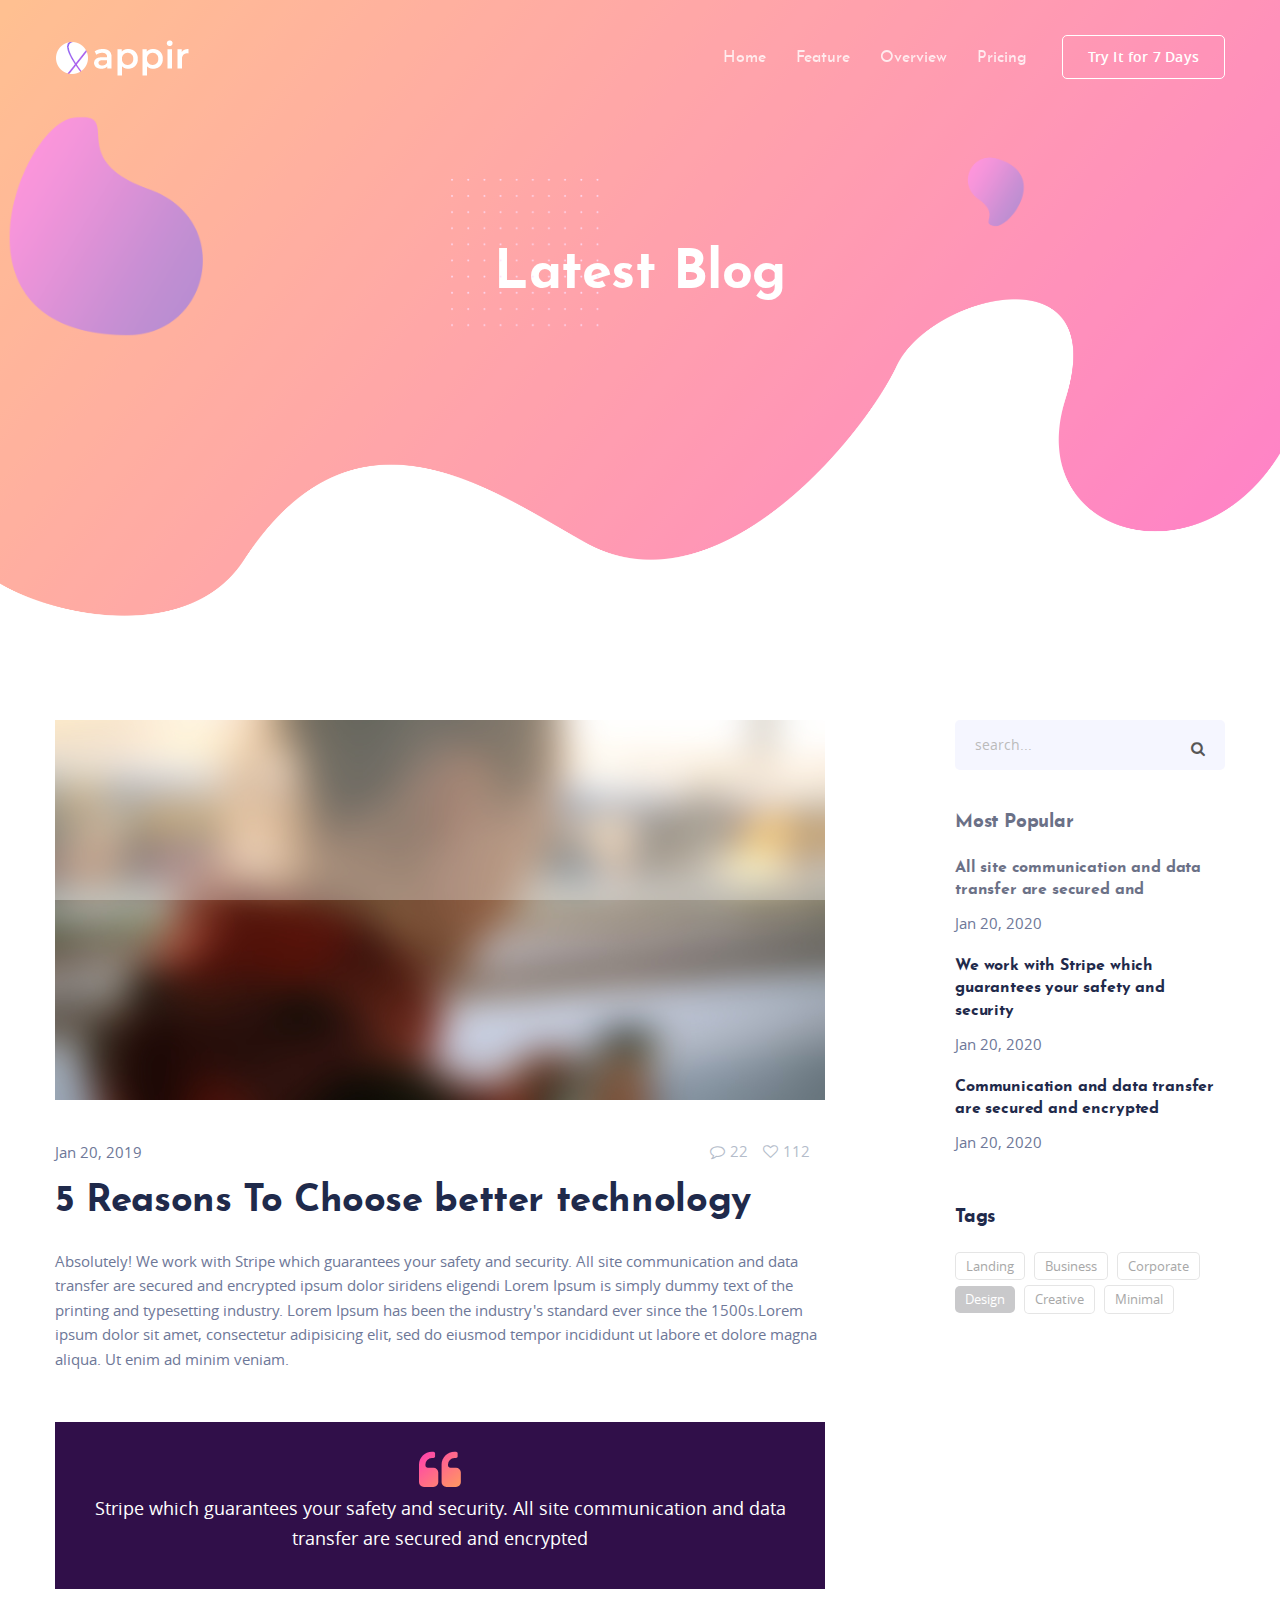
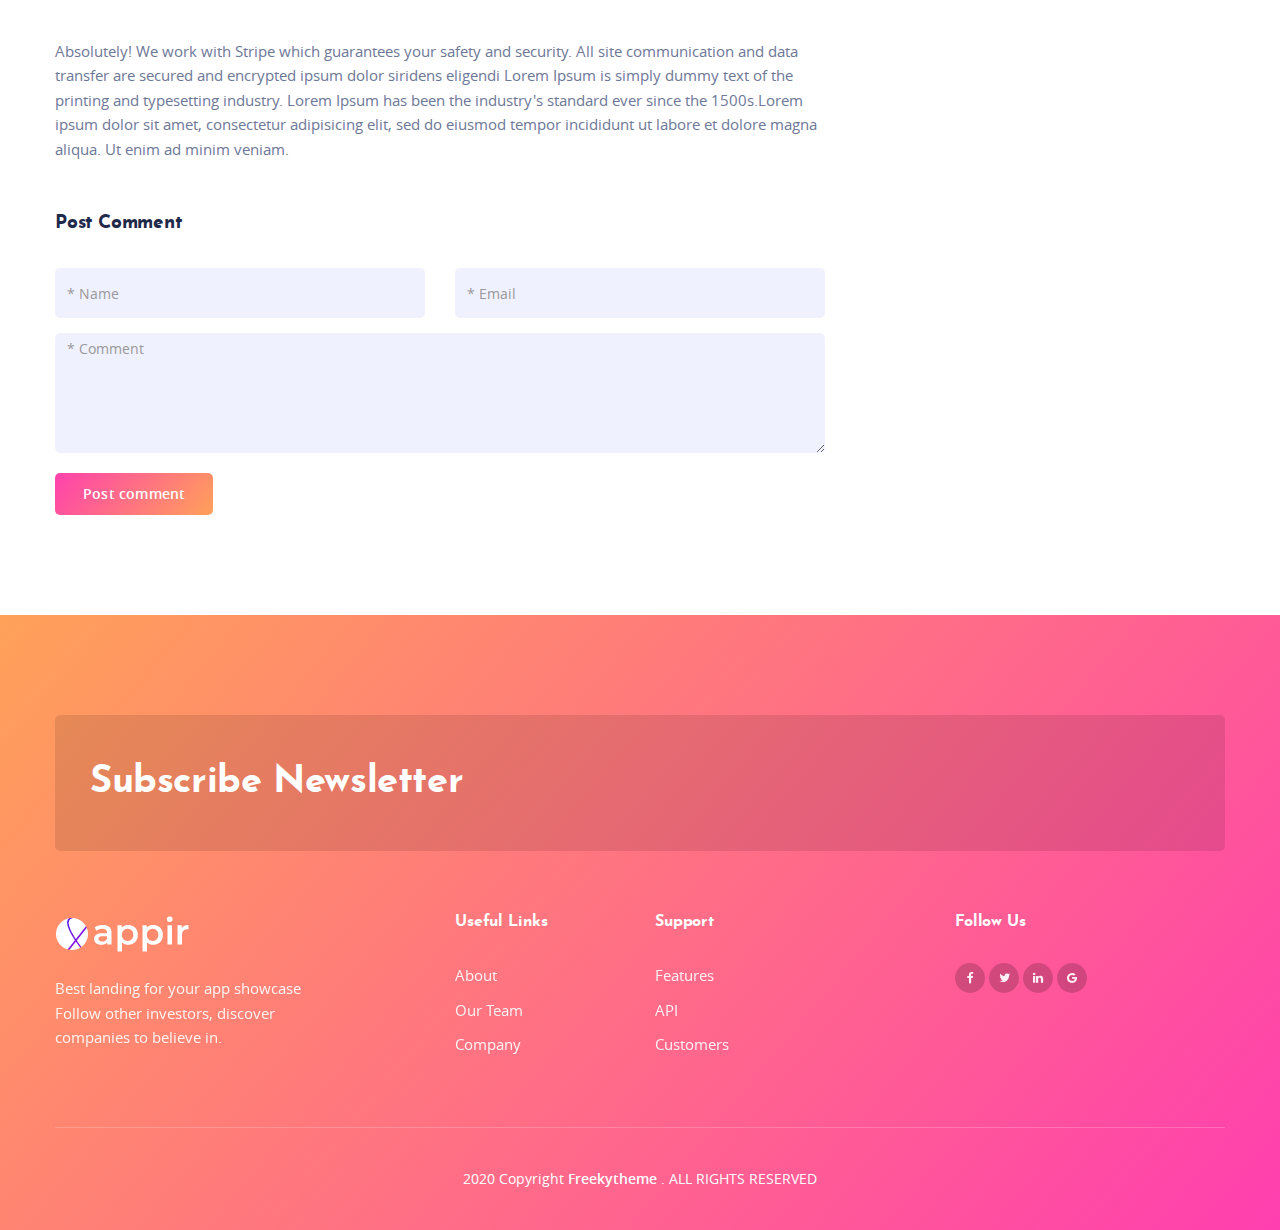
==== blog-single.html @ 6254973e "Moved index.html outside" ====
<!DOCTYPE html>
<html lang="en">
<head>
	<title>Rappix - App Landing Page</title>
	<meta charset="utf-8" />
	<meta name="viewport" content="width=device-width, initial-scale=1" />
	<link rel="icon" href="image/favicon.png" type="image/gif" sizes="16x16">
	<link rel="stylesheet" type="text/css" href="css/vendor.bundle.css">
	<link rel="stylesheet" type="text/css" href="css/style.css">
</head>
<body>
	<!-- Preloader -->
	<div id="preloader" class="grdnt-blue">
		<div id="status">&nbsp;</div>
	</div>
	<!-- // -->

	<!-- header -->
	<header>
		<!-- navbar -->
		<nav id="navbar" class="navbar navbar-custom navbar-fixed-top" data-spy="affix" data-offset-top="70">
			<div class="container">
				<div class="row">
					<!-- Brand and toggle get grouped for better mobile display -->
					<div class="navbar-header page-scroll">
						<button type="button" class="navbar-toggle" data-toggle="collapse" data-target="#bs-example-navbar-collapse-1">
							<i class="fa fa-bars"></i>
						</button>
						<a class="navbar-brand page-scroll logo-light" href="index.html"><img alt="" src="image/logo.png"></a>
						<a class="navbar-brand page-scroll logo-clr" href="index.html"><img alt="" src="image/logo-clr.png"></a>
					</div>

					<!-- Collect the nav links, forms, and other content for toggling -->
					<div class="collapse navbar-collapse" id="bs-example-navbar-collapse-1">
						<div class="right-nav text-right">
							<ul class="nav navbar-nav menu">
								<li>
									<a href="#home">Home</a>
								</li>
								<li>
									<a href="#feature">Feature</a>
								</li>
								<li>
									<a href="#overview">Overview</a>
								</li>
								<li>
									<a href="#pricing">Pricing</a>
								</li>
							</ul>
							<div class="nav-btn">
								<a class="btn btn-border">Try It for 7 Days</a>
							</div>
						</div>
					</div>
					<!-- /.navbar-collapse -->
				</div>
			</div>
		</nav>
		<!-- End navbar -->

		<!-- banner -->
		<div id="home" class="hero-single grdnt-yellow style-wave-2 bg-trans-2">
			<div class="container">
				<div class="row text-center">
					<div class="intro-text light">
						<h3>Latest Blog</h3>
					</div>
				</div>
			</div>
		</div>
		<!-- End Banner -->
		
	</header>
	<!-- End header -->


	<!--Blog  -->
	<section id="blog" class="sec-pad blog">
		<div class="container">
			<div class="row">
				<div class="post row">
					<div class="col-md-8 col-sm-8 res-margin">
						<div class="post-col">
							<img alt="" src="image/blog-img-lg-1.jpg">
							<div class="post-content">
								<div class="spce md"></div>
								<ul class="post-meta clearfix">
									<li>Jan 20, 2019</li>
									<li>
										<a><i class="fa fa-heart-o" aria-hidden="true"></i>112</a>
									</li>
									<li>
										<a><i class="fa fa-comment-o" aria-hidden="true"></i>22</a>
									</li>
								</ul>
								<div class="post-text">
										<h4>5 Reasons To Choose better technology </h4>
										<div class="spce sm"></div>
										<p>Absolutely! We work with Stripe which guarantees your safety and security. All site communication and data transfer are secured and encrypted ipsum dolor siridens eligendi Lorem Ipsum is simply dummy text of the printing and typesetting industry. Lorem Ipsum has been the industry's standard ever since the 1500s.Lorem ipsum dolor sit amet, consectetur adipisicing elit, sed do eiusmod tempor incididunt ut labore et dolore magna aliqua. Ut enim ad minim veniam.</p>
										<div class="feature-text bg-light text-center light">
											<div class="icon-md grad-yellow">
												<span class="fa fa-quote-left clip-txt" aria-hidden="true"></span>
											</div> 
											<p>Stripe which guarantees your safety and security. All site communication and data transfer are secured and encrypted</p>
										</div>
										<p>Absolutely! We work with Stripe which guarantees your safety and security. All site communication and data transfer are secured and encrypted ipsum dolor siridens eligendi Lorem Ipsum is simply dummy text of the printing and typesetting industry. Lorem Ipsum has been the industry's standard ever since the 1500s.Lorem ipsum dolor sit amet, consectetur adipisicing elit, sed do eiusmod tempor incididunt ut labore et dolore magna aliqua. Ut enim ad minim veniam.</p>
								</div>
							</div>
						</div>

						<div class="spce md"></div>
							<div class="form-area custom-form">
								<h5>Post Comment</h5>
								<div class="spce"></div>
								<div class="row">
									<div class="form-group col-md-6">
										<input name="name" class="form-control" placeholder="* Name" type="text">
									</div>
									<div class="form-group col-md-6">
										<input name="email" class="form-control" placeholder="* Email" type="email">
									</div>
									<div class="form-group col-md-12">
										<textarea name="message" class="form-control" placeholder="* Comment"></textarea>
									</div>
									<div class="col-md-12">
										<button class="btn grdnt-yellow">Post comment</button>
									</div>
								</div>
							</div>
					</div>
					<div class="col-md-3 col-md-offset-1 col-sm-4">
						<div class="bg-light side-post">
							<div class="side-col search sub-input">
								<div class="custom-form">
									<input  placeholder="search..." class="form-control" type="text">
									<button type="submit" class="btn fill"><span class="fa fa-search" aria-hidden="true"></span></button>
								</div>
							</div>
							<div class="spce md"></div>
							<div class="side-col popular clearfix">
								<h5>Most Popular</h5>
								<div class="spce sm"></div>
								<div class="post-block">
									<a  href="blog-single.html">
										<h6 class="head-sm">All site communication and data transfer are secured and</h6>
									</a>
									<ul class="post-meta clearfix">
										<li>Jan 20, 2020</li>
									</ul>
								</div>
								<div class="spce sm"></div>
								<div class="post-block">
									<a  href="blog-single.html">
										<h6 class="head-sm">We work with Stripe which guarantees your safety and security</h6>
									</a>
									<ul class="post-meta clearfix">
										<li>Jan 20, 2020</li>
									</ul>
								</div>
								<div class="spce sm"></div>
								<div class="post-block">
									<a  href="blog-single.html">
										<h6 class="head-sm">Communication and data transfer are secured and encrypted</h6>
									</a>
									<ul class="post-meta clearfix">
										<li>Jan 20, 2020</li>
									</ul>
								</div>
							</div>
							<div class="spce md"></div>
							<div class="side-col tags">
								<h5>Tags</h5>
								<div class="spce sm"></div>
								<a  href="#">Landing</a>
								<a  href="#">Business</a>
								<a  href="#">Corporate</a>
								<a class="active"  href="#">Design</a>
								<a  href="#">Creative</a>
								<a  href="#">Minimal</a>
							</div>
						</div>
					</div>
				</div>	
			</div>
		</div>
	</section>
	<!-- End blog -->
	
	<!--Footer  -->
	<footer class="footer-wrapper pb-0 grdnt-yellow sec-pad light">
		<div class="container footer-content">
			<div class="row">
				<div class="subscribe-box flx-container align-flx-center flx-off-sm">
					<div class="col-md-6 res-margin">
						<h4 class="heading">Subscribe Newsletter</h4>
					</div>
					<div class="col-md-6">
						<div class="sub-input subscribe custom-form animated wow fadeInUp" data-wow-delay=".1s">
							<form class="mailchimp custom-form">
								<div class="form-group">
									<input type="email" name="subscribe" id="subscriber-email" placeholder="Enter your Email" class="form-control">
								</div>
								<button type="submit" id="subscribe-button" class="btn grdnt-purple">Subscribe</button>
							</form>
							<div class="text-center light result-box">
								<h5 class="subscription-success"> </h5>
						        <h5 class="subscription-error"> </h5>
						        <label class="subscription-label" for="subscriber-email"></label>
							</div>
						</div>
					</div>
				</div>
				<div class="row footer-widget">
					<div class="col-md-3 col-sm-6 res-margin">
						<a class="navbar-brand" href="index.html"><img alt="" src="image/logo.png"></a>
						<div class="spce"></div>
						<p>Best landing for your app showcase Follow other investors, discover companies to believe in.</p>
					</div>
					<div class="col-md-2 col-sm-6 col-md-offset-1 res-margin">
						<h6>Useful Links</h6>
						<div class="spce"></div>
						<ul>
							<li><a href="#">About</a></li>
							<li><a href="#">Our Team</a></li>
							<li><a href="#">Company</a></li>

						</ul>
					</div>
					<div class="col-md-3 col-sm-6 res-margin">
						<h6>Support</h6>
						<div class="spce"></div>
						<ul>
							<li><a href="#">Features</a></li>
							<li><a href="#">API</a></li>
							<li><a href="#">Customers</a></li>

						</ul>
					</div>
					<div class="col-md-3 col-sm-6">
						<h6>Follow Us</h6>
						<div class="spce"></div>
							<ul class="social-holder light">
								<li><a href="#"><i class="fa fa-facebook" aria-hidden="true"></i></a></li>
								<li><a href="#"><i class="fa fa-twitter" aria-hidden="true"></i></a></li>
								<li><a href="#"><i class="fa fa-linkedin" aria-hidden="true"></i></a></li>
								<li><a href="#"><i class="fa fa-google" aria-hidden="true"></i></a></li>
							</ul>
					</div>
				</div>
				<div class="spce md"></div>
				<div class="spce"></div>
				<div class="copyright text-center light">
					2020 Copyright <strong>Freekytheme</strong> . ALL RIGHTS RESERVED
				</div>
			</div>			
		</div>
	</footer>
	<!-- End Footer -->

	<script src="js/vendor.bundle.js"></script>
	<script src="js/script.js"></script>

</body>
</html>
---- css/style.css ----
/**
Theme Name:Rappix - App Landing Page
Author:Freekytheme
Version:1.0;

*/
/**
* Table of Contents
  * 1.0 - Fonts
 * 2.0 - Reset css
 * 3.0 - Common
 * 4.0 - Navbar
 * 5.0 - Banner
 * 6.0 - Counter
 * 7.0 - Feature
 * 8.0 - testimonial
 * 9.0 - Screenshot
 * 10.0 - Team
 * 11.0 - Pricing
 * 12.0 - Blog
 * 13.0 - FAQ
 * 14.0 - process
 * 15.0 - Footer
 * 16.0 - Responsive

/* ==========================================================================
   1.0 Fonts
   ========================================================================== */ 

/*Josefin sans font*/
@font-face {
    font-family: 'josefin sans';
    src: url('../fonts/josefin-sans/josefinsans-bold-webfont.eot');
    src: url('../fonts/josefin-sans/josefinsans-bold-webfont.eot?#iefix') format('embedded-opentype'),
         url('../fonts/josefin-sans/josefinsans-bold-webfont.woff2') format('woff2'),
         url('../fonts/josefin-sans/josefinsans-bold-webfont.woff') format('woff'),
         url('../fonts/josefin-sans/josefinsans-bold-webfont.ttf') format('truetype');
    font-weight: 700;

}

@font-face {
    font-family: 'josefin sans';
    src: url('../fonts/josefin-sans/josefinsans-semibold-webfont.eot');
    src: url('../fonts/josefin-sans/josefinsans-semibold-webfont.eot?#iefix') format('embedded-opentype'),
         url('../fonts/josefin-sans/josefinsans-semibold-webfont.woff2') format('woff2'),
         url('../fonts/josefin-sans/josefinsans-semibold-webfont.woff') format('woff'),
         url('../fonts/josefin-sans/josefinsans-semibold-webfont.ttf') format('truetype');
    font-weight: 600;

}

@font-face {
    font-family: 'josefin sans';
    src: url('../fonts/josefin-sans/josefinsans-regular-webfont.eot');
    src: url('../fonts/josefin-sans/josefinsans-regular-webfont.eot?#iefix') format('embedded-opentype'),
         url('../fonts/josefin-sans/josefinsans-regular-webfont.woff2') format('woff2'),
         url('../fonts/josefin-sans/josefinsans-regular-webfont.woff') format('woff'),
         url('../fonts/josefin-sans/josefinsans-regular-webfont.ttf') format('truetype');
    font-weight: 400;

}

@font-face {
    font-family: 'josefin sans';
    src: url('../fonts/josefin-sans/josefinsans-light-webfont.eot');
    src: url('../fonts/josefin-sans/josefinsans-light-webfont.eot?#iefix') format('embedded-opentype'),
         url('../fonts/josefin-sans/josefinsans-light-webfont.woff2') format('woff2'),
         url('../fonts/josefin-sans/josefinsans-light-webfont.woff') format('woff'),
         url('../fonts/josefin-sans/josefinsans-light-webfont.ttf') format('truetype');
    font-weight: 300;

}



/*open sams*/
@font-face {
    font-family: 'open sans';
    src: url(../fonts/open-sans/opensans-semibold-webfont.eot);
    src: url(../fonts/open-sans/opensans-semibold-webfont.eot?#iefix) format('embedded-opentype'), 
    url(../fonts/open-sans/opensans-semibold-webfont.woff2) format('woff2'), 
    url(../fonts/open-sans/opensans-semibold-webfont.woff) format('woff'), 
    url(../fonts/open-sans/opensans-semibold-webfont.ttf) format('truetype');
    font-weight: 600
}

@font-face {
    font-family: 'open sans';
    src: url(../fonts/open-sans/opensans-regular-webfont.eot);
    src: url(../fonts/open-sans/opensans-regular-webfont.eot?#iefix) format('embedded-opentype'), 
    url(../fonts/open-sans/opensans-regular-webfont.woff2) format('woff2'), 
    url(../fonts/open-sans/opensans-regular-webfont.woff) format('woff'), 
    url(../fonts/open-sans/opensans-regular-webfont.ttf) format('truetype');
    font-weight: 400
}
/* ==========================================================================
   2.0 Reset css
   ========================================================================== */
body,
html {
    overflow-x: hidden;
    font-size: .98em;
    color: #6e7898;
    font-family: 'open sans', sans-serif;
    font-weight: 400;
    line-height: 1.6;
    white-space: normal;
    -webkit-text-size-adjust: 100%;
    font-variant-ligatures: none;
    -webkit-font-variant-ligatures: none;
    text-rendering: optimizeLegibility;
    -moz-osx-font-smoothing: grayscale;
    font-smoothing: antialiased;
    -webkit-font-smoothing: antialiased;
}

h1,
h2,
h3,
h4,
h5,
h6 {
    font-family:'josefin sans', sans-serif;
    font-weight: 700;
    color: #1f2a4b;
    margin: 0 0 10px 0;
    line-height: 1.4;
    letter-spacing: -.01em
}

h1 {
    font-size: 4.5em;
    line-height: 1.1;
}

h2 {
    font-size: 3.75em;
    line-height: 1.2;
}

h3 {
    font-size: 3.5em;
    line-height: 1.3;
}

h4 {
    font-size: 2.5em
}

h5 {
    font-size: 1.25em
}

h6 {
    font-size: 1.025em
}

ul {
    padding: 0
}

li {
    list-style: none;
    margin-bottom: 10px
}

a {
    transition: .5s;
    -webkit-transition: .5s;
    text-decoration: none;
    outline: 0;
    color: inherit
}

.nav>li>a:focus,
.nav>li>a:hover,
li>a:focus,
li>a:hover {
    background-color: transparent;
    border-color: transparent
}

.nav>li>a,
ul {
    padding: 0
}

a,
a:active,
a:focus {
    outline: 0;
    text-decoration: none;
}

a,
a:active,
a:focus
a:hover {
    text-decoration: none!important;
}

.btn i,
.btn p,
.btn span,
.overly * {
    z-index: 1
}

.btn,
.meta-head {
    letter-spacing: .2px
}

.btn,
.meta {
    line-height: 1
}

li {
    list-style: none;
    margin-bottom: 10px
}

a {
    transition: .5s;
    -webkit-transition: .5s;
    color: inherit
}

.nav>li>a:focus,
.nav>li>a:hover,
li>a:focus,
li>a:hover {
    background-color: transparent;
    border-color: transparent
}

a:active,
a:focus {
    -moz-outline: 0
}

a:hover {
    color: #702dda
}


/* ==========================================================================
   3.0 Common css
   ========================================================================== */
.sec-pad {
    padding-top: 100px;
    padding-bottom: 100px
}

.sec-pad-sm {
    padding-top: 60px;
    padding-bottom: 60px
}

.sec-pad-lg {
    padding: 150px 0
}

img {
    max-width: 100%;
    height: auto
}

.section-text {
    max-width: 750px;
    margin: 0 auto 60px auto
}

.meta {
    font-size: 12px;
}

.meta-head {
    font-size: 16px;
    font-weight: 700;
    margin-bottom: 15px;
    color: #9699a8;
}

p.large {
    font-size: 1.2em
}

.light {
    color: #fff
}

.light .icon,
.light .meta-head,
.light h1,
.light h2,
.light h3,
.light h4,
.light h5,
.light h6 {
    color: #fff
}

.icon {
    color: #cacbcc;
    margin-bottom: 5px
}

.icon-lg {
    font-size: 3em;
    margin-bottom: 10px
}

.icon-md {
    font-size: 2.5em
}

.icon-sm {
    font-size: 2em
}

.icon-xs {
    font-size: 1.5em
}
.bg-rad-anim {
  display: flex;
  align-content: center;
  align-items: center;
  justify-content: center;
  width: 100px;
  height: 100px;
  margin: auto;
  border-radius: 30% 70% 70% 30%/30% 30% 70% 70%;
  animation: morphing 10s infinite;
  overflow: hidden;
}
@-moz-keyframes morphing {
  0% {
    border-radius: 30% 70% 70% 30%/30% 30% 70% 70%;  }
  25% {
    border-radius: 58% 42% 75% 25%/76% 46% 54% 24%;
  }
  50% {
    border-radius: 50% 50% 33% 67%/55% 27% 73% 45%;
  }
  75% {
    border-radius: 33% 67% 58% 42%/63% 68% 32% 37%;
  }
}
@-webkit-keyframes morphing {
  0% {
    border-radius: 30% 70% 70% 30%/30% 30% 70% 70%;
  }
  25% {
    border-radius: 58% 42% 75% 25%/76% 46% 54% 24%;
  }
  50% {
    border-radius: 50% 50% 33% 67%/55% 27% 73% 45%;
  }
  75% {
    border-radius: 33% 67% 58% 42%/63% 68% 32% 37%;
  }
}
@-o-keyframes morphing {
  0% {
    border-radius: 30% 70% 70% 30%/30% 30% 70% 70%;
  }
  25% {
    border-radius: 58% 42% 75% 25%/76% 46% 54% 24%;
  }
  50% {
    border-radius: 50% 50% 33% 67%/55% 27% 73% 45%;
  }
  75% {
    border-radius: 33% 67% 58% 42%/63% 68% 32% 37%;
  }
}
@keyframes morphing {
  0% {
    border-radius: 30% 70% 70% 30%/30% 30% 70% 70%;
  }
  25% {
    border-radius: 58% 42% 75% 25%/76% 46% 54% 24%;
  }
  50% {
    border-radius: 50% 50% 33% 67%/55% 27% 73% 45%;
  }
  75% {
    border-radius: 33% 67% 58% 42%/63% 68% 32% 37%;
  }
}
.parallax-bg {
    background-attachment: fixed;
    background-repeat: no-repeat;
    background-position: 50% 0;
    -webkit-background-size: cover;
    -moz-background-size: cover;
    -o-background-size: cover;
    background-size: cover
}
.logo img{
    max-width: 150px;
}

.sub-input .custom-form {
    position: relative
}

.sub-input .custom-form .form-control {
    height: 60px;
    border: 0;
    background-color: #fff;
    padding: 0 0 0 20px;
    font-size: 14px
}

.custom-form .form-control:focus {
    -webkit-box-shadow: inset 0 1px 1px transparent, 0 0 8px rgba(102, 175, 233, 0);
    box-shadow: inset 0 1px 1px transparent, 0 0 8px rgba(102, 175, 233, 0)
}

.sub-input .result-box {
    font-size: 16px;
    font-weight: 400;
}

.sub-input .custom-form .btn {
    position: absolute;
    margin: 0;
    top: 5px;
    right: 5px;
    bottom: 5px;
    box-shadow: 0 0 0 transparent;
    font-size: 16px;
}
.sub-input .custom-form .btn:focus{
    color: #fff;
}

.bg-gray {
   background: #F0F1FF;
}
.bg-memphis{
    background: url(../image/bg-memphis.png) center bottom no-repeat;
    background-size: contain;
}

.grdnt-blue:not(.overly) {
    background-image: -webkit-linear-gradient(90deg, #5722ff 0, #8103ff 51%, #5722ff 100%);
    background-image: linear-gradient(90deg, #5722ff 0, #8103ff 51%, #5722ff 100%)
}

.grdnt-purple:not(.overly) {
    background-image: -webkit-linear-gradient(135deg, #9a55f5 0, #b44ee8 51%, #9a55f5 100%);
    background-image: linear-gradient(135deg, #9a55f5 0, #b44ee8 51%, #9a55f5 100%)
}

.grdnt-orange:not(.overly) {
    background-image: linear-gradient(135deg, #ffa03a 0, #f4be56 51%, #ffa03a 100%);
    background-image: -webkit-linear-gradient(135deg, #ffa03a 0, #f4be56 51%, #ffa03a 100%)
}

.grdnt-cyan:not(.overly) {
    background-image: -webkit-linear-gradient(45deg, #35abe6 0, #3bbeff 51%, #35abe6 100%);
    background-image: linear-gradient(45deg, #35abe6 0, #3bbeff 51%, #35abe6 100%)
}

.grdnt-green:not(.overly) {
    background-image: -webkit-linear-gradient(45deg, #00c9fd 0, #81ee8e 51%, #00c9fd 100%);
    background-image: linear-gradient(45deg, #00c9fd 0, #81ee8e 51%, #00c9fd 100%)
}

.grdnt-yellow:not(.overly) {
    background-image: -webkit-linear-gradient(130deg, #ffa159 0, #ff39b4 51%, #ffa159 100%);
    background-image: linear-gradient(130deg, #ffa159 0, #ff39b4 51%, #ffa159 100%)
}
.grdnt-blue.overly:before {
    background-image: -webkit-linear-gradient(90deg, #5722ff 0, #8103ff 51%, #5722ff 100%);
    background-image: linear-gradient(90deg, #5722ff 0, #8103ff 51%, #5722ff 100%);
}

.grdnt-purple.overly:before {
    background-image: -webkit-linear-gradient(135deg, #6d1bc6 0, #fa0076 51%, #6d1bc6 100%);
    background-image: linear-gradient(135deg, #6d1bc6 0, #fa0076 51%, #6d1bc6 100%)
}

.grdnt-orange.overly:before {
    background-image: linear-gradient(135deg, #ffa03a 0, #f4be56 51%, #ffa03a 100%);
    background-image: -webkit-linear-gradient(135deg, #ffa03a 0, #f4be56 51%, #ffa03a 100%)
}

.grdnt-cyan.overly:before {
    background-image: -webkit-linear-gradient(45deg, #8089ff 0, #54ceff 51%, #8089ff 100%);
    background-image: linear-gradient(45deg, #8089ff 0, #54ceff 51%, #8089ff 100%)
}

.grdnt-green.overly:before {
    background-image: -webkit-linear-gradient(45deg, #00c9fd 0, #81ee8e 51%, #00c9fd 100%);
    background-image: linear-gradient(45deg, #00c9fd 0, #81ee8e 51%, #00c9fd 100%)
}
.grdnt-yellow.overly:before {
    background-image: -webkit-linear-gradient(130deg, #ffa159 0, #ff39b4 51%, #ffa159 100%);
    background-image: linear-gradient(130deg, #ffa159 0, #ff39b4 51%, #ffa159 100%)
}

a[class*=grdnt-],
p[class*=grdnt-],
button[class*=grdnt-],
div[class*=grdnt-],
div[class*=grdnt-].overly:before,
footer[class*=grdnt-],
footer[class*=grdnt-].overly:before,
header[class*=grdnt-],
header[class*=grdnt-].overly:before,
input[class*=grdnt-],
nav[class*=grdnt-],
section[class*=grdnt-],
section[class*=grdnt-].overly:before {
    transition: .5s;
    -webkit-transition: .5s;
    background-size: 250% auto
}

a[class*=grdnt-]:hover,
button[class*=grdnt-],
input[class*=grdnt-]:hover {
    color: #fff;
    background-position: right center
}

[class*=bg-trans]:before,
[class*=style-]:after {
    position: absolute;
    background-size: 100% !important;
    content: '';
    left: -1px;
    right: -1px;
    bottom: -1px;
    top: 0;
}

.style-wave:after {
    background: url(../image/img-wave.png) bottom no-repeat;
    z-index: 1;
}
.style-wave-2:after {
    background: url(../image/img-wave-2.png) bottom no-repeat;
    z-index: 1;
}

.style-curve:after {
    background: url(../image/img-curve.png) bottom no-repeat;
    z-index: 1;
}
.style-angle:after {
    background: url(../image/img-angle.png) bottom no-repeat;
    z-index: 2;
}


.jump-anim {

    animation-name: fetureanimate;
    animation-duration: 3s;
    animation-iteration-count: infinite;
    animation-timing-function: linear;
    -webkit-animation-name: fetureanimate;
    -webkit-animation-duration: 3s;
    -webkit-animation-iteration-count: infinite;
    -webkit-animation-timing-function: linear;
    -moz-animation-name: fetureanimate;
    -moz-animation-duration: 3s;
    -moz-animation-iteration-count: infinite;
    -moz-animation-timing-function: linear;
    -ms-animation-name: fetureanimate;
    -ms-animation-duration: 3s;
    -ms-animation-iteration-count: infinite;
    -ms-animation-timing-function: linear;
    -o-animation-name: fetureanimate;
    -o-animation-duration: 3s;
    -o-animation-iteration-count: infinite;
    -o-animation-timing-function: linear;

}
@keyframes fetureanimate {
    0%, 100% {
        -webkit-transform: translateY(-40px);
        transform: translateY(-40px)
    }

    50% {
        -webkit-transform: translateY(-10px);
        transform: translateY(-10px)
    }

}
@keyframes fadeInUp {
    from {
        opacity: 0;
        transform: translate3d(0,20%,0);
      }

      to {
        opacity: 1;
        transform: none;
      }

}
.bg-trans-1:before {
    background: url(../image/bg-trans-1.png) center bottom no-repeat;
    background-size: cover!important;
}
.bg-trans-2:before {
    background: url(../image/bg-trans-2.png) left top no-repeat;
    background-size: contain!important;
}
.bg-solid {
    background: #3ac8fc
}

.overly {
    position: relative
}

.overly * {
    position: relative;
    z-index: 2
}

.overly:before {
    position: absolute;
    content: '';
    left: 0;
    right: 0;
    top: 0;
    bottom: 0;
    opacity: .8;
}

.brdr-btm {
    border-bottom: 1px solid #e1e1e1;
}

.pd-10 {
    padding: 10px
}

.pd-20 {
    padding: 20px
}

.pd-30 {
    padding: 30px
}

.pt-0 {
    padding-top: 0
}

.pb-0 {
    padding-bottom: 0
}

.p-0 {
    padding: 0
}
.mg-0{
        margin: 0
    }

.w-100 {
    width: 100%
}

.h-100 {
    height: 100%
}
.scroll-item {
    position: absolute
}

.spce {
    clear: both;
    height: 20px;
    width: 100%
}

.spce.xs {
    height: 5px
}

.spce.sm {
    height: 10px
}

.spce.md {
    height: 40px
}

.spce.lg {
    height: 60px
}

.bg-animate {
    position: relative
}

.bg-animate:not(.hero) [class*=rect] {
    z-index: -1
}

.bg-animate .rect1,
.bg-animate .rect5 {
    position: absolute;
    top: 10%;
    right: 40px;
    -webkit-animation: mover 15s infinite linear;
    animation: mover 15s infinite linear
}

.bg-animate .rect2 {
    position: absolute;
    left: 25%;
    top: 15%;
    -webkit-animation: rotate3d 4s linear infinite;
    animation: rotate3d 4s linear infinite;
}

.bg-animate .rect3 {
    position: absolute;
    top: 50%;
    left: 10%;
    -webkit-animation-name: rotate;
    animation-name: rotate;
    -webkit-animation-duration: 20s;
    animation-duration: 20s;
    -webkit-animation-iteration-count: infinite;
    animation-iteration-count: infinite;
    -webkit-animation-timing-function: linear;
    animation-timing-function: linear;
}

.bg-animate .rect4,
.bg-animate .rect6 {
    position: absolute;
    top: 35%;
    right: 35%;
    -webkit-animation-name: rotate;
    animation-name: rotate;
    -webkit-animation-duration: 20s;
    animation-duration: 20s;
    -webkit-animation-iteration-count: infinite;
    animation-iteration-count: infinite;
    -webkit-animation-timing-function: linear;
    animation-timing-function: linear
}

.bg-animate .rect5 {
    top: 20%;
    left: 20px
}

.bg-animate .rect6 {
    top: 15%;
    right: 40%
}

@-webkit-keyframes mover {
    0% {
        -webkit-transform: translate(0, 0) rotate(0);
        transform: translate(0, 0) rotate(0)
    }
    20% {
        -webkit-transform: translate(73px, -1px) rotate(36deg);
        transform: translate(73px, -1px) rotate(36deg)
    }
    40% {
        -webkit-transform: translate(141px, 72px) rotate(72deg);
        transform: translate(141px, 72px) rotate(72deg)
    }
    60% {
        -webkit-transform: translate(83px, 122px) rotate(108deg);
        transform: translate(83px, 122px) rotate(108deg)
    }
    80% {
        -webkit-transform: translate(-40px, 72px) rotate(144deg);
        transform: translate(-40px, 72px) rotate(144deg)
    }
    100% {
        -webkit-transform: translate(0, 0) rotate(0);
        transform: translate(0, 0) rotate(0)
    }
}

@-webkit-keyframes rotate {
    0% {
        -webkit-transform: rotate(0);
        transform: rotate(0)
    }
    100% {
        -webkit-transform: rotate(360deg);
        transform: rotate(360deg)
    }
    0% {
        -webkit-transform: rotate(0)
    }
    100% {
        -webkit-transform: rotate(360deg)
    }
}

@-webkit-keyframes rotate3d {
    0% {
        -webkit-transform: rotateY(0);
        transform: rotateY(0)
    }
    100% {
        -webkit-transform: rotateY(360deg);
        transform: rotateY(360deg)
    }
}

.flx-container {
    display: -webkit-box;
    display: -webkit-flex;
    display: -ms-flexbox;
    display: flex
}

.align-flx-end {
    -webkit-align-self: flex-end;
    -ms-flex-item-align: end;
    align-self: flex-end
}

.align-flx-center {
    -webkit-box-align: center;
    -webkit-align-items: center;
    -ms-flex-align: center;
    align-items: center;
    justify-content: center;
    -webkit-justify-content: center;
    -webkit-box-pack: center
}

.nav-tabs li a,
.nav-tabs>li.active>a,
.nav-tabs>li.active>a:focus,
.nav-tabs>li.active>a:hover {
    background: 0 0;
    border: 0;
    color: inherit
}

.nav-tabs {
    border-bottom: 0
}

}

.list-style {
    position: relative;
    margin-top: 30px
}

.list-style li {
    padding-left: 30px
}

[class*=grdnt-] .list-style li:before,
div[class*=grdnt-] .list-style li:before {
    color: #fff
}

.list-style li:before {
    position: absolute;
    content: '\f00c';
    left: 0;
    top: 3px;
    color: #0facf3;
    font-family: FontAwesome
}

.fw-300 {
    font-weight: 300
}

.fw-400 {
    font-weight: 400
}

.fw-600 {
    font-weight: 600
}

.fw-700 {
    font-weight: 700
}

.clr-green {
    color: #46da60
}

.clr-blue {
    color: #5b63fb
}

.clr-red {
    color: #ed3e44
}

.clr-cyan {
    color: #4693f8
}

.social-holder a {
    margin-right: 15px
}

.social-holder a:last-child {
    margin-right: 0
}

.btn-holder {
    margin-top: 30px
}
.btn-holder > a img {
    margin-right: 10px
}


.btn {
    display: inline-block;
    text-align: center;
    position: relative;
    color: #fff;
    padding: 14px 28px;
    background: 0 0;
    font-family: 'open sans';
    font-weight: 600;
    transition: .5s;
    -webkit-transition: .5s;
    border-radius: 5px;
    border: 0;
    margin-top: 5px;
    margin-right: 10px
}

.btn span {
    position: relative;
    z-index: 1;
    font-size: 15px;
    text-align: left;
    margin: 0;
    text-transform: capitalize
}

.btn i {
    margin-right: 8px;
    font-size: 22px;
    z-index: 1;
    position: relative
}

.btn i+span {
    vertical-align: top;
    margin-top: 3px;
    display: inline-block
}

.btn-sm {
    font-size: .575em;
    padding: 10px 30px
}

.btn-round {
    transition: .5s;
    -webkit-transition: .5s;
    position: relative;
    border-radius: 50%;
    background: #fff;
    font-size: 22px;
    height: 80px;
    width: 80px;
    display: flex;
    justify-content: center;
    align-items: center;
    margin: 0 auto
}

.btn-round:after {
    position: absolute;
    left: 50%;
    top: 50%;
    border-radius: 50%;
    -o-transform: translate(-50%, -50%);
    -moz-transform: translate(-50%, -50%);
    -webkit-transform: translate(-50%, -50%);
    -ms-transform: translate(-50%, -50%);
    transform: translate(-50%, -50%);
    content: '';
    border-radius: 50%;
    display: block;
    background: rgba(255, 255, 255, .8);
    width: 80%;
    height: 80%;
    animation: grow-scnd 1.5s infinite;
    -o-animation: grow-scnd 1.5s infinite;
    -moz-animation: grow-scnd 1.5s infinite;
    -webkit-animation: grow-scnd 1.5s infinite;
    -ms-animation: grow-scnd 1.5s infinite;
    animation-delay: 0s;
    animation-timing-function: ease-in-out
}
.btn-round:hover{
    color: #fff;
}
.btn-round span {
    color: #fff;
    font-size: 18px
}

.btn-white {
    background-color: #fff;
    border: 1px solid #fff;
    color: #3e2a75;
}

.btn-border {
    color: #fff;
    background: 0 0;
    border: 1px solid #fff;
    box-shadow: 0 0 0 transparent
}

.btn-border:hover {
    background: #fff;
    color: #3e2a75;
}
.btn-over{
    position: absolute;
    left: 50%;
    top: 50%;
    transform: translate(-50%, -50%);
}
[class*=grdnt-].btn.fill {
    color: #6b1aff
}

[class*=grdnt-].btn.fill:before {
    position: absolute;
    content: '';
    background: #fff;
    top: 2px;
    left: 2px;
    right: 2px;
    bottom: 2px;
    border-radius: 5px;
    transition: .5s;
}
[class*=grdnt-].btn.fill:hover:before{
    background: transparent;
}
[class*=grdnt-].btn.fill:hover .clip-txt{
-webkit-text-fill-color:#fff;
}
.grdnt-purple .btn-white {
    color: #6b1aff
}

.grdnt-purple .btn-white:hover {
    color: #550bdd
}

.grdnt-purple .btn-border:hover {
    color: #6b1aff
}

.grdnt-orange .btn-white {
    color: #fe2553
}

.grdnt-orange .btn-white:hover {
    color: #f52278
}

.grdnt-orange .btn-border:hover {
    color: #fe2553
}

.grdnt-blue .btn-white {
    color: #6b1aff
}

.grdnt-blue .btn-white:hover {
    color: #281483
}

input.btn:hover {
    color: #fff

[class*=icon-bg-],
}
[class*=icon-bg] {
    border-radius: 50%;
    color: #fff;
    margin: 0 auto;
    text-align: center;
    position: relative;
    display: flex;
    justify-content: center;
    align-items: center
}
.icon-shad [class*=icon-bg-].grdnt-orange, .icon-shad [class*=icon-bg].grdnt-orange {
    box-shadow: 0 20px 38px rgba(244, 186, 75, .7);
}
.icon-shad [class*=icon-bg-].grdnt-purple, .icon-shad [class*=icon-bg].grdnt-purple {
    box-shadow: 0 20px 38px rgba(200, 119, 251, .7);
}
.icon-shad [class*=icon-bg-].grdnt-cyan, .icon-shad [class*=icon-bg].grdnt-cyan {
    box-shadow: 0 20px 38px rgba(59, 190, 255, .4);
}
.icon-shad [class*=icon-bg-].grdnt-blue, .icon-shad [class*=icon-bg].grdnt-blue{
    box-shadow: 0 20px 38px rgba(82, 37, 220, .4);
}
.icon-bg {
    width: 100px;
    height: 100px;
    margin-bottom: 15px;
    font-size: 2.5em
}

.icon-bg-md {
    width: 60px;
    height: 60px;
    font-size: 1.5em
}
.icon-bg-lg {
    width: 80px;
    height: 80px;
    font-size: 2em
}
.icon-bg-sm {
    width: 50px;
    height: 50px;
    font-size: 1em
}

.hover-grow [class*=icon-bg-],
.hover-grow [class*=icon-bg] {
    transition: all 1.5s;
    -webkit-transition: all 1.5s;
    z-index: 1
}

.hover-grow [class*=icon-bg-]:after,
.hover-grow [class*=icon-bg-]:before,
.hover-grow [class*=icon-bg]:after,
.hover-grow [class*=icon-bg]:before {
    position: absolute;
    left: 50%;
    top: 50%;
    border-radius: 50%;
    -o-transform: translate(-50%, -50%);
    -moz-transform: translate(-50%, -50%);
    -webkit-transform: translate(-50%, -50%);
    -ms-transform: translate(-50%, -50%);
    transform: translate(-50%, -50%);
    content: '';
    border-radius: 50%;
    z-index: -1;
    display: block
}

.hover-grow .list:hover [class*=icon-bg-],
.hover-grow .list:hover [class*=icon-bg] {
    transform: scale(1.3)
}

.hover-grow .list:hover [class*=icon-bg-]:before,
.hover-grow .list:hover [class*=icon-bg]:before {
    background: rgba(0, 0, 0, .3);
    width: 0;
    height: 0;
    animation: grow 1.5s infinite;
    -o-animation: grow 1.5s infinite;
    -moz-animation: grow 1.5s infinite;
    -webkit-animation: grow 1.5s infinite;
    -ms-animation: grow 1.5s infinite;
    animation-delay: 0s;
    animation-timing-function: ease-in-out
}

.hover-grow .list:hover [class*=icon-bg-]:after,
.hover-grow .list:hover [class*=icon-bg]:after {
    background: rgba(0, 0, 0, .3);
    width: 0;
    height: 0;
    animation: grow-scnd 1.5s infinite;
    -o-animation: grow-scnd 1.5s infinite;
    -moz-animation: grow-scnd 1.5s infinite;
    -webkit-animation: grow-scnd 1.5s infinite;
    -ms-animation: grow-scnd 1.5s infinite;
    animation-delay: 0s;
    animation-timing-function: ease-in-out
}

.hover-grow [class*=icon-bg-],
.hover-grow [class*=icon-bg] {
    transition: all 1.5s;
    -webkit-transition: all 1.5s;
    z-index: 1
}

.hover-grow [class*=icon-bg-]:after,
.hover-grow [class*=icon-bg-]:before,
.hover-grow [class*=icon-bg]:after,
.hover-grow [class*=icon-bg]:before {
    position: absolute;
    left: 50%;
    top: 50%;
    border-radius: 50%;
    -o-transform: translate(-50%, -50%);
    -moz-transform: translate(-50%, -50%);
    -webkit-transform: translate(-50%, -50%);
    -ms-transform: translate(-50%, -50%);
    transform: translate(-50%, -50%);
    content: '';
    border-radius: 50%;
    z-index: -1;
    display: block
}

[class*=grdnt-] .hover-grow .list:hover [class*=icon-bg-]:before,
[class*=grdnt-] .hover-grow .list:hover [class*=icon-bg]:before {
    background: rgba(255, 255, 255, .8)
}

[class*=grdnt-] .hover-grow .list:hover [class*=icon-bg-]:after,
[class*=grdnt-] .hover-grow .list:hover [class*=icon-bg]:after {
    background: rgba(255, 255, 255, .8)
}

@-webkit-keyframes grow {
    0% {
        width: 0%;
        height: 0%;
        opacity: 1
    }
    100% {
        width: 200%;
        height: 200%;
        opacity: 0
    }
}

@keyframes grow-scnd {
    0% {
        width: 0;
        height: 0;
        opacity: 1
    }
    50% {
        width: 0;
        height: 0;
        opacity: 1
    }
    100% {
        width: 200%;
        height: 200%;
        opacity: 0
    }
}



[class*=grad-] .clip-txt,
[class*=grad-] .meta-head:before,
[class*=grad-] .owl-item .profile-img:before,
[class*=grad-] .faq .more-less,
[class*=grad-] .owl-item:after,
[class*=grad-] .pricing-btn .toggler--is-active{
    background-clip: border-box;
    -webkit-background-clip: text;
    -webkit-text-fill-color: transparent
}

.grad-prple .clip-txt,
.grad-prple .owl-item .profile-img:before,
.grad-prple .faq .more-less,
.grad-prple .pricing-btn .toggler--is-active{
    background-image: linear-gradient(to right, #4222f1 0, #ed3ea4 100%);
    background-image: -webkit-linear-gradient(to right, #4222f1 0, #ed3ea4 100%)
}

.grad-prple .owl-item:after {
    background: linear-gradient(to right, #4222f1 0, #ed3ea4 100%);
    background: -webkit-linear-gradient(to right, #4222f1 0, #ed3ea4 100%)
}

.grad-orange .clip-txt,
.grad-orange .owl-item .profile-img:before,
.grad-orange .faq .more-less,
.grad-orange .pricing-btn .toggler--is-active,
.grad-orange .team-mem-col .team-hover .team-hover-content a:hover i {
    background-image: linear-gradient(135deg, #fe2553 0, #ff6351 100%);
    background-image: -webkit-linear-gradient(45deg, #fe2553 0, #ff6351 100%)
}

.grad-orange .owl-item:after {
    background: linear-gradient(135deg, #fe2553 0, #ff6351 100%);
    background: -webkit-linear-gradient(135deg, #fe2553 0, #ff6351 100%)
}

.grad-blue .clip-txt,
.grad-blue .owl-item .profile-img:before,
.grad-blue .faq .more-less,
.grad-blue .pricing-btn .toggler--is-active,
.grad-blue .team-mem-col .team-hover .team-hover-content a:hover i {
    background-image: linear-gradient(90deg, #5722ff 0, #8103ff 100%);
    background-image: -webkit-linear-gradient(90deg, #5722ff 0, #8103ff 100%);
}

.grad-blue .owl-item:after {
    background: linear-gradient(135deg, #5722ff 0, #8103ff 100%);
    background: -webkit-linear-gradient(135deg, #5722ff 0, #8103ff 100%)
}
.grad-yellow .clip-txt,
.grad-yellow .owl-item .profile-img:before,
.grad-yellow .faq .more-less,
.grad-yellow .pricing-btn .toggler--is-active,
.grad-yellow .team-mem-col .team-hover .team-hover-content a:hover i {
    background-image: linear-gradient(130deg, #ffa159 0, #ff39b4 100%);
    background-image: -webkit-linear-gradient(130deg, #ffa159 0, #ff39b4 100%);
}

.grad-yellow .owl-item:after {
    background: linear-gradient(130deg, #ffa159 0, #ff39b4 100%);
    background: -webkit-linear-gradient(130deg, #ffa159 0, #ff39b4 100%)
}

.feat-slide .owl-item:after {
    content: "";
    display: block;
    height: .25em;
    position: absolute;
    top: 100%;
    width: 0%;
    left: 50%;
    transform: translate(-50%);
    transition: all .5s;
    -webkit-transition: all .5s;
    background-size: 200% auto
}


.slide-side {
    position: relative
}

.app-slide,
.app-slide-auto {
    position: absolute;
    top: 50%;
    left: 50%;
    transform: translate(-50%, -50%);
    width: 237px;
    overflow: hidden;
    border-radius: 20px;
}
.app-slide img,
.app-slide-auto img{
    border-radius: 20px;
}

.slide-side .phone {
    position: relative;
    z-index: 2;
}

.left-dir-col [class*=icon-],
.left-dir-col.icon,
.navbar-custom .right-nav {
    float: right
}
.shad-item:not(.light) .item{
    border: 1px solid rgba(0, 0, 0, 0.09);
    border-radius: 10px;
    padding: 30px 40px;
    background: #fff;
    transition: 0.5s;
    cursor: pointer;
}
.shad-item.light .item{
    border-radius: 10px;
    padding: 30px 40px;
    transition: 0.5s;
}
.shad-item.style-2 .item{
    background: #F0F1FF;
    border:0;
}
.shad-item .item:hover{
    transform: translateY(-20px);
}
.active,
.carousel,
.item {
    height: 100%
}

.carousel-inner {
    height: 100%;
    overflow: visible
}

.carousel-fade .carousel-inner .item {
    opacity: 0;
    transition-property: opacity;
    -webkit-transition-property: opacity
}

.carousel-fade .carousel-inner .active {
    opacity: 1
}

.carousel-fade .carousel-inner .active.left,
.carousel-fade .carousel-inner .active.right {
    left: 0;
    opacity: 0;
    z-index: 1
}

.carousel-fade .carousel-inner .next.left,
.carousel-fade .carousel-inner .prev.right {
    opacity: 1
}

@media all and (transform-3d),
(-webkit-transform-3d) {
    .carousel-fade .carousel-inner>.item.active.right,
    .carousel-fade .carousel-inner>.item.next {
        opacity: 0;
        -webkit-transform: translate3d(0, 0, 0);
        transform: translate3d(0, 0, 0)
    }
    .carousel-fade .carousel-inner>.item.active.left,
    .carousel-fade .carousel-inner>.item.prev {
        opacity: 0;
        -webkit-transform: translate3d(0, 0, 0);
        transform: translate3d(0, 0, 0)
    }
    .carousel-fade .carousel-inner>.item.active,
    .carousel-fade .carousel-inner>.item.next.left,
    .carousel-fade .carousel-inner>.item.prev.right {
        opacity: 1;
        -webkit-transform: translate3d(0, 0, 0);
        transform: translate3d(0, 0, 0)
    }
}

.fade-left {
    -webkit-animation: fadeinLeft .6s ease-in-out;
    -moz-animation: fadeinLeft .6s ease-in-out;
    animation-duration: .6s;
    -o-animation: fadeinLeft .6s ease-in-out;
    -ms-animation: fadeinLeft .6s ease-in-out;
    animation: fadeinLeft .6s ease-in-out;
    animation-duration: .6s;
    -webkit-animation-duration: 1.5s;
    animation-duration: 1.5s
}

@-webkit-keyframes fadeinLeft {
    0% {
        opacity: 0;
        -webkit-transform: translateX(20%)
    }
    100% {
        opacity: 1;
        -webkit-transform: translateX(0)
    }
}

@-moz-keyframes fadeinLeft {
    0% {
        opacity: 0;
        -moz-transform: translateX(20%)
    }
    100% {
        opacity: 1;
        -moz-transform: translateX(0)
    }
}

@keyframes fadeinLeft {
    0% {
        opacity: 0;
        transform: translateX(20%)
    }
    100% {
        opacity: 1;
        transform: translateX(0)
    }
}

.fade-up {
    -webkit-animation: fadeinUp .6s ease-in-out;
    -moz-animation: fadeinUp .6s ease-in-out;
    animation-duration: .6s;
    -o-animation: fadeinUp .6s ease-in-out;
    -ms-animation: fadeinUp .6s ease-in-out;
    animation: fadeinUp .6s ease-in-out;
    animation-duration: .6s;
    -webkit-animation-duration: 1.5s;
    animation-duration: 1.5s
}

@-webkit-keyframes fadeinUp {
    0% {
        opacity: 0;
        -webkit-transform: translateY(20%)
    }
    100% {
        opacity: 1;
        -webkit-transform: translateY(0)
    }
}

@-moz-keyframes fadeinUp {
    0% {
        opacity: 0;
        -moz-transform: translateY(20%)
    }
    100% {
        opacity: 1;
        -moz-transform: translateY(0)
    }
}

@keyframes fadeinUp {
    0% {
        opacity: 0;
        transform: translateY(20%)
    }
    100% {
        opacity: 1;
        transform: translateY(0)
    }
}

.carousel-control {
    width: auto;
    opacity: 1
}

.carousel-control.left,
.carousel-control.right {
    background-image: none;
    filter: none;
    top: -20%
}

.quote .quote-text:after,
.rating-list li,
.social-holder a {
    display: inline-block;
    margin-bottom: 0
}

.rating-list li {
    margin-right: 3px;
    line-height: 1;
    font-size: 14px;
}

.rating-list li:last-child {
    margin-left: 8px;
    color: #252a32;
    font-size: 16px
}


.rating-list li i {
    color: #ffdd65;
}

.social-holder a {
    margin-right: 15px;
    font-size: 12px;
}

.social-holder a:last-child {
    margin-right: 0
}

.hide-block {
    overflow: hidden
}

.hide-block img {
    position: relative;
    margin-bottom: -200px
}

.hide-block a img {
    margin-bottom: 0
}

.social-holder li {
    display: inline-block
}

.social-holder a {
    height: 30px;
    width: 30px;
    border-radius: 50%;
    display: flex;
    justify-content: center;
    align-items: center;
    background: rgba(0, 0, 0, .2)
}

.social-holder a:hover {
    background: rgba(0, 0, 0, .3);
    color: #fff
}

.quote .owl-dots,
.screen .owl-dots {
    width: 200px;
    margin: 0 auto;
    margin-top: 30px;
    text-align: center
}

.quote .owl-dot,
.screen .owl-dot {
    height: 10px;
    width: 10px;
    border-radius: 50%;
    display: inline-block;
    margin: 10px;
    background: #b8bbc5
}

.quote .owl-dot.active,
.screen .owl-dot.active {
    background: #6b1aff
}

[class*=grdnt] .quote .owl-dot,
[class*=grdnt] .screen .owl-dot,
div[class*=grdnt] .screen .owl-dot {
    background: rgba(255, 255, 255, .3)
}

[class*=grdnt] .quote .owl-dot.active,
[class*=grdnt] .screen .owl-dot.active,
div[class*=grdnt] .screen .owl-dot.active {
    background: #fff
}

[class*=bg-trans],
[class*=style-] {
    position: relative
}

.contact-form .form-control {
    border: 0;
    border-radius: 5px;
    box-shadow: 0 0 0 transparent;
    height: 45px;
}

.contact-form textarea.form-control {
    height: 70px;
    padding-top: 15px
}

#preloader {
    position:fixed;
    bottom: 0;
    top:0;
    left: 0;
    right: 0;
    z-index: 10000;
    background: #fff;
}

#status {
    width: 137px;
    height: 81px;
    position: absolute;
    left: 50%;
    top: 50%;
    transform: translate(-50%, -50%);
    background-image: url(../image/loading.gif);
    background-repeat: no-repeat;
    background-position: center;
}
/* ==========================================================================
    4.0 Navbar Styling
   ========================================================================== */
.navbar-custom {
    border: none;
    padding: 35px 0;
    -webkit-transition: padding .5s;
    -moz-transition: padding .5s;
    transition: padding .5s;
    position: absolute;
    top: 0;
    left: 0;
    right: 0;
    background-color: transparent
}

.navbar-custom:not(.navbar-fixed-top) {
    z-index: 10
}

.navbar-custom.affix {
    position: fixed
}

.navbar-custom .right-nav .nav-btn {
    float: right;
    margin-left: 20px
}

.navbar-custom.affix .right-nav .nav-btn .btn.btn-white {
    border-color: #702dda;
    color: #702dda
}

.navbar-custom.affix .right-nav .nav-btn .btn.btn-white:hover {
    background: #702dda;
    color: #fff
}

.navbar-custom .navbar-brand {
    margin-left: 0 !important;
    padding: 0;
    transition: .5s;
    -webkit-transition: .5s
}

.navbar-custom.affix .navbar-brand {
    padding: 0
}

.navbar-custom .navbar-brand.logo-clr,
.navbar-custom.affix .navbar-brand.logo-light {
    opacity: 0;
    width: 0
}

.navbar-custom .navbar-brand.logo-light,
.navbar-custom.affix .navbar-brand.logo-clr {
    opacity: 1;
    width: auto;
    height: auto
}


.navbar-custom .navbar-toggle {
    border: 0;
    text-transform: uppercase;
    color: #fff;
    font-size: 24px;
    margin-right: 0;
    padding: 0 0 0 12px;
    transition: .5s;
    -webkit-transition: .5s
}

.navbar-custom .navbar-toggle:hover {
    background: 0 0;
    opacity: .7
}

.navbar-custom.affix .navbar-toggle {
    color: #37404d
}

.navbar-custom ul li {
    margin: 0 15px;
}

.navbar-custom ul li a {
    color: #fff;
    opacity: .8;
    padding: 15px 0;
    font-size: 16px;
    line-height: 1;
    font-family:'josefin sans', sans-serif;
    font-weight: 400;
    letter-spacing: -.001em;
}

.navbar-custom.affix ul li a {
    color: inherit
}

.navbar-custom.affix ul li a:hover,
.navbar-custom.affix ul li.active a {
    color: #424242
}

.navbar-custom ul li.active a {
    position: relative;
    transition: .5s;
    -webkit-transition: .5s;
    opacity: 1;
}

.navbar-custom ul li a:hover {
    color: #fff
}

.navbar-custom.affix {
    padding: 20px 0;
    border-bottom: 0;
    -webkit-box-shadow: 0 0 15px rgba(0, 0, 0, .2);
    -moz-box-shadow: 0 0 15px rgba(0, 0, 0, .2);
    box-shadow: 0 0 15px rgba(0, 0, 0, .2);
    background: #fff
}

.navbar-custom.affix ul li a:hover:after,
.navbar-custom.affix ul li.active a:after {
    background: #702dda
}

.navbar-custom .nav-btn .btn {
    padding: 14px 25px;
    margin: 0
}

.navbar-custom.affix .nav-btn .btn {
    border-color: rgba(62, 42, 117,.1 );
    color: #3e2a75;
}
.navbar-custom.affix .nav-btn .btn:hover {
    border-color: rgba(62, 42, 117, .3);
    color: #3e2a75;
}

/* ==========================================================================
   5.0 Banner Styling
   ========================================================================== */
.hero {
    position: relative;
    background:#300f49;
    padding-top: 150px;
    padding-bottom: 120px;
}
.hero.style-curve{
    padding-top: 120px;
    padding-bottom: 0;
    height: 850px;
    overflow: hidden;
}
.hero.style-curve .img-pre{
    z-index: 0;
}
.hero.style-wave, .hero.style-wave-2{
    padding-top: 150px;
    padding-bottom: 300px;
    overflow: hidden;
}
.hero .img-pre.right{
    position: absolute;
    right: -300px;
    bottom: 0;
    max-width: 900px;
    z-index: 0;
}
.hero .img-pre .circle-bg{
    border-radius: 50%;
    height: 450px;
    width: 450px;
    position: absolute;
    top: 50%;
    left: 50%;
    transform: translate(-50%, -50%);
    z-index: -1;
}
.intro-text {
    margin-top: 40px
}

.hero-single {
    padding-top: 200px;
    padding-bottom: 300px;
}

.hero-content {
    z-index: 3;
    position: relative
}

.hero.app-banner {
    height: 700px
}

.hero .hero-content.intro-center {
    position: static;
    padding-top: 150px
}

.hero-content .sub-input .btn {
    right: 8px
}

.hero-content .intro-text .intro-heading {
    font-size: 48px;
    margin-bottom: 20px;
    font-weight: 400;
    line-height: 60px
}

/* ==========================================================================
    6.0 Counter Styling
   ========================================================================== */
   .count{
        font-size: 72px;
        float: left;
        line-height: 1;
        font-family: 'josefin sans', sans-serif;
        font-weight: 300;
   }
   .count + p{
        overflow: hidden;
        padding-left: 20px;
        margin-top: 10px;
   }
/* ==========================================================================
    7.0 feature Styling
   ========================================================================== */ 
.left-dir-col {
    text-align: right
}

.left-dir-col .icon {
    float: right;
}

.left-dir-col .text {
    margin-right: 80px;
    overflow: hidden;
}

.right-dir-col .icon, .right-dir-col [class*=icon-] {
    float: left;
}
.right-dir-col .flx-container .icon, .right-dir-col .flx-container [class*=icon-] {
     margin: 0;
}
.right-dir-col .text {
    padding-left: 20px;
    overflow: hidden;
}

.left-dir-col .list,
.right-dir-col .list {
    transition: .6s;
    -webkit-transition: .6s;
    cursor: default;
}
.shad-box-list{
    position: relative;
    left: 60px;
    z-index: 1;
    min-width: 500px;
}
.shad-box-list .list{
    box-shadow: 0 0 100px rgba(0,0,0,.2);
    padding: 20px;
    border-radius: 20px;
    margin-bottom: 20px;
    background: rgba(255,255,255,0.95);
    transition: 0.5s;
    cursor: pointer;
}
.shad-box-list .list:hover{
    transform: translateX(10px);
}
.feat-tag .list{
    display: inline-block;
    background: #F0F1FF;
    border-radius: 50px;
    padding: 10px 30px;
    margin: 0 10px 20px 10px;
}
.feat-tag .list .icon{
    font-size: 20px;
    line-height: 0;
}
.feat-tag .list .text{
    padding-left: 10px;
}
.feat-tag .list h6{
    line-height: 1;
    margin-top: 4px;
    margin-bottom: 0;
}
.feat-op{
    background:rgba(255,255,255,.9);
    padding: 20px;
}
.bg-mockup{
    position: relative;
    display: inline-block;
    margin-top: -70px;
    z-index: -1;
}
/* ==========================================================================
   8.0 screenshot Styling
   ========================================================================== */
.screenshot .owl-carousel .owl-item img {
    width: auto;
    -webkit-transition: .3s;
    transition: .3s
}
/* ==========================================================================
   9.0 Testimonial Styling
   ========================================================================== */
.quote .quote-text {
    padding: 40px;
    border-radius: 50px 50px 0 50px;
    position: relative;
    float: left;
    width: 80%;
}
.quote .owl-item .profile-img{
    position: absolute;
    bottom: 0;
    right: 0;
}
.quote .owl-item .profile-img:before{
    position: absolute;
    content: '\e67e';
    font-family: 'themify';
    font-size: 60px;
    top: -110px;
    left: 50%;
    color: #fff;
    transform: translateX(-50%);

}
.quote .owl-item img {
    height: 80px;
    width: 80px;
    border-radius: 30px 30px 30px 0;
    margin-left:  25px;
}

.quote .profile{
    overflow: hidden;
    line-height:0;
    margin-top: 5px;
}
/* ==========================================================================
   10.0 Pricing Styling
   ========================================================================== */
.pricing-btn .toggle,
.toggler {
    display: inline-block;
    vertical-align: middle;
    margin: 10px
}

.pricing-btn .toggler {
    color: #ddd;
    transition: .2s;
    font-weight: 700
}

.pricing-btn .toggler--is-active {
    color: #9d1726
}

.pricing-btn .b {
    display: block
}

.pricing-btn .toggle {
    position: relative;
    width: 80px;
    height: 35px;
    border-radius: 100px;
    background-color: #9d1726;
    overflow: hidden;
    box-shadow: inset 0 0 2px 1px rgba(0, 0, 0, .05)
}

.pricing-btn .check {
    position: absolute;
    display: block;
    cursor: pointer;
    top: 0;
    left: 0;
    width: 100%;
    height: 100%;
    opacity: 0;
    z-index: 6
}

.pricing-btn .check:checked~.switch {
    right: 2px;
    left: 57.5%;
    transition: .25s cubic-bezier(.785, .135, .15, .86);
    transition-property: left, right;
    transition-delay: .08s, 0s
}

.pricing-btn .switch {
    position: absolute;
    left: 2px;
    top: 2px;
    bottom: 2px;
    right: 57.5%;
    background-color: #fff;
    border-radius: 36px;
    z-index: 1;
    transition: .25s cubic-bezier(.785, .135, .15, .86);
    transition-property: left, right;
    transition-delay: 0s, .08s;
    box-shadow: 0 1px 2px rgba(0, 0, 0, .2)
}

.pricing .model {
    height: auto;
    transition: .3s
}

.pricing .none {
    height: 0;
    overflow: hidden;
    opacity: 0
}

.pricing .pricing-table {
    transition: .5s;
    -webkit-transition: .5s;
    border-radius: 10px;
    padding: 3px;
}
.pricing .pricing-table:not([class*="grdnt-"]) {
    background:#E5E5E5;
}
.pricing .pricing-table .inner{
    background:#fff;
    border-radius: 10px;
}

.pricing .pricing-table.feat {
    box-shadow: 0 1px 25px rgba(0, 0, 0, .1);
    border: 0
}

.pricing .pricing-header {
    padding: 30px 0;
}

.pricing .pricing-footer {
    padding: 20px 0;
}
.pricing .pricing-footer .btn{
    width: 80%;
}
/* ==========================================================================
   11.0 Team Styling
   ========================================================================== */
.team-mem-col .link {
    position: relative;
    overflow: hidden;
    width: 170px;
    height: 170px;
    display: inline-block;
    margin: 0 auto;
    border-radius: 50%
}

.team-mem-col .team-hover {
    position: absolute;
    width: 100%;
    height: 100%;
    opacity: 0;
    transition: opacity .5s ease-out;
    -webkit-transition: opacity .5s ease-out;
    -moz-transition: opacity .5s ease-out
}

.team-mem-col .team-hover .team-hover-content {
    color: #000;
    position: absolute;
    width: 70%;
    top: 55%;
    left: 50%;
    transform: translate(-50%, -50%)
}

.team-mem-col .team-hover .team-hover-content .extra-link {
    font-size: 10px;
    width: 100%
}

.team-mem-col .team-hover .team-hover-content li {
    display: inline-block
}

.team-mem-col .team-hover .team-hover-content a {
    padding: 10px;
    height: 28px;
    width: 28px;
    border-radius: 50px;
    margin-right: 4px;
    color: #fff;
    display: flex;
    justify-content: center;
    align-items: center
}
.team-mem-col .link:hover .team-hover {
    opacity: 1
}
.team-mem-col .member-name{
    line-height: 0;
}
/* ==========================================================================
   12.0 Blog Styling
   ========================================================================== */
.post-col{
    -webkit-box-shadow: 0 0 45px rgba(0,0,0,.1);
    -moz-box-shadow: 0 0 45px rgba(0,0,0,.1);
    box-shadow: 0 0 45px rgba(0,0,0,.1);
    transition:0.5s;
    -webkit-transition:0.5s;
    background: #fff;
    border-radius: 5px;
}
.post-col a:hover{
    color: inherit;
}
.post-col:hover{
    transform:translateY(-10px);
    -webkit-transform:translateY(-10px);
}
.post-col .post-content{
    padding: 0 30px 30px 30px;
}
.post-meta{
    margin: 0; 
}
.post-meta li{
    margin-right: 15px;
    display: inline-block;
    float: right;
}
.post-meta li:first-child{
    float: left;
}
.post-meta li a{
    font-size: 0.975em;
    color: #b4bcca;
    transition: 0.5s;
    -webkit-transition: 0.5s;
}
.post-meta li i{
    margin-right: 5px;
}
.post .post-col a img{
    width: 100%;
    transition: .5s;
    -webkit-transition:.5s;
}
.post .post-col:hover a img{
    opacity: 0.7;
}

.blog a:not(.btn) {
    display: block
}

.blog a:not(.btn):hover {
    color: inherit
}

.blog .tags a {
    display: inline-block;
    padding: 3px 10px;
    color: #a8a8a8;
    border: 1px solid rgba(0,0,0,.1);
    border-radius: 5px;
    margin-right: 5px;
    margin-bottom: 5px;
    font-size: 13px;
    background: #fff;
}

.blog .tags a.active {
    background: #c9c9cb;
    color: #fff;
    border: 0
}

.blog .post-col {
    box-shadow: 0 0 0 transparent
}

.blog .post-content {
    padding: 0
}

.blog .post-col:hover {
    transform: none
}

.blog .custom-form .form-control,
.blog .sub-input .custom-form .form-control {
    height: 50px;
    background: #F0F1FF;
    box-shadow: 0 0 0 transparent;
    border-radius: 5px;
    border: 0;
}

.blog .sub-input .custom-form .btn {
    text-transform: uppercase;
    border-radius: 0 5px 5px 0;
    margin: 0;
    padding: 15px;
    color: #000
}

.blog .custom-form textarea {
    height: 120px !important
}

.blog .sub-input .custom-form .btn i {
    margin: 0
}

.blog .feature-text {
    padding: 26px;
    background: #300f49;
    font-size: 18px;
    line-height: 30px;
    margin: 50px 0;
}
/* ==========================================================================
   13.0 Faqs Styling
   ========================================================================== */
.faq .panel-group .panel {
    border-radius: 0;
    box-shadow: none;
    border: 0px;
}
.faq .panel-default > .panel-heading {
    padding: 0;
    border-radius: 0;
    border: 0px;
}

.faq .panel-title, .glyphicon{
    font-size: 16px;
    font-weight: 600;
}
.glyphicon{
    padding:8px;
    font-size: 24px;
}

.faq .panel-title > a {
    display: block;
    padding: 15px;
    text-decoration: none;
}
.faq .panel-title > a:hover{
    color: inherit;
}

.faq .more-less {
    color: #fff;
}

.faq .panel-default > .panel-heading + .panel-collapse > .panel-body {
    border: 0px;
}
.faq-wrapper {
    border: 1px solid rgba(0, 0, 0, 0.09);
    border-radius: 10px;
    padding: 40px 50px;
    background:#fff;
}
/* ==========================================================================
   14.0 Process Styling
   ========================================================================== */
.process [class*="col-"]{
    padding: 0 80px;
}
.process [class*="col-"]:after{
    position:absolute;
    content: "\e649";
    font-family: 'themify';
    font-size: 48px;
    top: 50%;
    right: 0;
    color: #cfcade;
}
.process [class*="col-"]:last-child:after{
    display: none;
}

/* ==========================================================================
   15.0 Footer Styling
   ========================================================================== */

.footer-wrapper .navbar-brand{
    display: block;
    height: auto;
    padding: 0;
}
.footer-wrapper li a, .footer-wrapper p{
    opacity: .9;
}
.footer-wrapper li a:hover{
    opacity: 1;
    color: #fff;
}
.footer-wrapper .copyright {
    font-size: .9em;
    padding: 40px 0;
    border-top: 1px solid rgba(255, 255, 255, .2);
}
.footer-wrapper .subscribe-box{
    background: rgba(0,0,0,.1);
    border-radius: 5px;
    margin-bottom: 60px;
    padding: 30px 20px;
    line-height: 0;
}
.footer-wrapper .subscribe-box .heading{
    margin-bottom: 0;
}
.footer-wrapper .subscribe-box .form-group{
    margin-bottom: 0;
}
.footer-wrapper .subscribe-box .btn:hover{
    color: #fff;
}

/* ==========================================================================
   16.0 Footer Styling
   ========================================================================== */
@media only screen and (min-width :1900px) {
    .bg-trans:before,
    [class*=bg-trans]:before,
    [class*=style-]:after {
        background-size: 100% !important
    }
    .hero .img-pre.right{
        max-width: 950px;
        right: 0;
    }
}

@media only screen and (max-width :992px) {
    body {
        font-size: .9em
    }
    h1 {
        font-size: 3em
    }
    h2 {
        font-size: 2.75em
    }
    h3 {
        font-size: 2.5em
    }
    h4 {
        font-size: 1.75em
    }
    h5 {
        font-size: 1.5em
    }
    h6 {
        font-size: 1.25em
    }
    .container {
        padding-left: 30px;
        padding-right: 30px;
    }
    .icon-bg-md {
        width: 50px;
        height: 50px
    }
    .sec-pad {
        padding-top: 70px;
        padding-bottom: 70px
    }
    .sec-pad-lg {
        padding-top: 90px;
        padding-bottom: 90px
    }
    .pt-0 {
        padding-top: 0
    }
    .pb-0 {
        padding-bottom: 0
    }
    .p-0 {
        padding: 0
    }
    .parallax-bg.cta{
        visibility: hidden;
    }
    .social-holder a {
        height: 40px;
        width: 40px
    }
    .res-center {
        text-align: center;
        padding: 70px;
        float: none
    }
    .res-center .icon {
        float: none;
        margin-bottom: 10px
    }
    .res-center .left-dir-col .text,
    .res-center .right-dir-col .text {
        text-align: center;
        margin: 0
    }
    .res-margin {
        margin-bottom: 70px
    }
    .shad-box-list {
        min-width: 400px;
    }
    .flx-off-sm {
        display: block
    }
    .btn {
        padding: 10px 24px;
        margin-right: 5px
    }
    .btn i {
        font-size: 16px
    }
    .btn span {
        font-size: 12px
    }
    .btn i+span {
        margin-top: 2px
    }
    .process [class*="col-"] {
        padding: 0 30px;
    }
    .process [class*="col-"]::after {
        font-size: 30px;
    }
    .navbar-custom ul li {
        margin: 0 10px
    }
    .navbar-custom ul li a {
        font-size: 14px;
    }
    .navbar-custom .nav-btn .btn {
        padding: 13px 15px;
        font-size: 13px;
    }
    .hero {
        padding-top: 150px;
        padding-bottom: 150px
    }
    .hero .img-pre.right{
        max-width: 800px;
    }
    .hero .img-pre .circle-bg {
        height: 350px;
        width: 350px;
    }
    .hero-content .mockup {
        top: 30px;
        max-width: 350px
    }
    .hero-single {
        height: 300px;
        padding-top: 90px;
    }
    .count{
        font-size: 48px;
    }
    .count + p {
        padding-left: 10px;
        margin-top: 0px;
    }
    .feature .section-text {
        padding: 0 40px 10px 40px
    }
    .footer-wrapper .nav {
        display: -webkit-box;
        display: -webkit-flex;
        display: -ms-flexbox;
        display: flex;
        -ms-flex-wrap: wrap;
        flex-wrap: wrap;
        -webkit-box-pack: center;
        -webkit-justify-content: center;
        -ms-flex-pack: center;
        justify-content: center
    }
}

@media only screen and (max-width :767px) {
    .container {
        padding-left: 80px;
        padding-right: 80px;
        max-width: 100%
    }
    .navbar-custom ul li a:hover:before,
    .navbar-custom ul li.active a:before {
        width: 0%
    }
    .res-center-sm {
        padding: 50px;
        text-align: center;
        float: none
    }
    .right-dir-col.res-center-sm .flx-container .icon, .right-dir-col.res-center-sm .flx-container [class*="icon-"] {
        margin: 0 auto 10px auto;
    }
    .res-center-sm .icon, .res-center-sm [class*="icon-"] {
        float: none;
        margin-bottom: 10px
    }
    .res-center-sm.left-dir-col .text,
    .res-center-sm.right-dir-col .text {
        text-align: center;
        margin: 0;
        padding: 0;
    }
    .process [class*="col-"] {
        padding: 0px 30px 50px 30px;
    }
    .process [class*="col-"]::after {
        content: "\e64b";
        font-size: 30px;
        top: 80%;
        right: 47%;

    }
    .shad-box-list {
        position: static;
        left: 0px;
    }
    .pt-0 {
        padding-top: 0
    }
    .pb-0 {
        padding-bottom: 0
    }
    .p-0 {
        padding: 0
    }
    .count{
        float: none;
        text-align: center;
    }
   .count + p{
        padding: 0;
        text-align: center;
    }
    .quote .owl-item {
        padding: 10px
    }
    .navbar-header {
        max-width: 100%
    }
    .tab-horizon .tab-menu .tab-list li {
        padding: 10px
    }
    .flx-off-xs {
        display: block
    }
    .res-margin,
    .res-margin-sm {
        margin-bottom: 50px
    }
    .style-wave-2{
        padding-bottom: 0!important;
    }
    .hero:not(.style-angle, .style-flate) {
        height: 800px;
        padding: 100px 0;
    }
    .hero .img-pre {
        margin-top: 30px;
        width: auto;
    }
    .hero .img-pre.right{
        max-width: 500px;
        right: -100px;
        bottom: -50px;
    }
    .shad-box-list {
        min-width: auto;
    }
    .navbar-custom,
    .navbar-custom.affix {
        padding: 15px 0
    }
    .navbar-custom .navbar-brand {
        padding: 6px 0 0 0
    }
    .navbar-custom ul li {
        margin: 0 10px
    }
    .navbar-custom ul li a {
        font-weight: 400;
        color: inherit;
        padding-left: 30px;
        text-align: left;
        border-bottom: 1px solid #eaeaea;
    }
    .navbar-custom ul li a:hover {
        color: #0facf3;
    }
    .navbar-custom ul li a:hover,
    .navbar-custom ul li.active a {
        color: #424242;
        border-bottom: 1px solid #eaeaea;
    }
    .navbar-custom .nav-btn .btn {
        margin: 15px 0;
        border-color: rgba(0, 0, 0, .2);
        color: #424242;
    }
    .navbar-custom:not(.navbar-fixed-top) .container {
        width: 100%
    }
    .navbar-custom ul li a::after {
        height: 0
    }
    .navbar-custom .right-nav {
        float: none
    }
    .navbar-custom .right-nav .nav-btn {
        text-align: left;
        float: none
    }
    .navbar-collapse {
        background: #fff;
        padding:0;
        overflow-x: hidden;
        margin-top: 15px
    }
    .navbar-nav {
        margin: 0 -15px;
    }
    .sec-pad,
    .sec-pad-lg {
        padding-top: 70px;
        padding-bottom: 70px
    }
    .pt-0 {
        padding-top: 0
    }
    .pb-0 {
        padding-bottom: 0
    }
    .p-0 {
        padding: 0
    }
    .spce {
        height: 15px;
    }
    .spce.lg {
        height: 40px
    }
    .tab-container {
        margin-left: 0
    }
    .tab-list li {
        display: block
    }
    .tab-list li a {
        padding: 3px 6px
    }
    .screenshot .owl-carousel {
        margin-top: 0;
        margin-bottom: 0
    }
    .btn-holder {
        margin-top: 10px
    }
    .pricing {
        padding: 0 40px 0 40px
    }
    .pricing .pricing-table,
    .pricing .pricing-table.main {
        transform: scale(1)
    }
    .parallaxie {
        background-attachment: scroll !important;
        background-position: 50% 50% !important
    }
}

@media only screen and (max-width :480px) {
    .pt-0 {
        padding-top: 0
    }
    .pb-0 {
        padding-bottom: 0
    }
    .p-0 {
        padding: 0
    }
    .btn {
        padding: 10px 15px;
        font-size: .775em
    }
    .icon-bg {
        width: 80px;
        height: 80px;
        font-size: 2em
    }
    .sub-input .custom-form .form-control {
        height: 50px
    }
    .tab .slide-side .phone {
        width: 200px
    }
    .app-slide {
        position: absolute;
        top: 50%
    }
    .app-slide img {
        width: 176px !important
    }
    .feat-slide .owl-item {
        padding: 10px
    }
    .tab-horizon .tab-menu .tab-list li {
        padding: 5px 7px;
        font-size: 10px
    }
    .res-center-xs {
        text-align: center;
        float: none
    }
    .res-center-xs .icon {
        float: none;
        margin-bottom: 10px
    }
    .res-center-xs .left-dir-col .text,
    .res-center-xs .right-dir-col .text {
        text-align: center;
        margin: 0
    }
    .res-center-sm,
    .res-center-xs {
        padding: 20px
    }
    .res-margin,
    .res-margin-sm,
    .res-margin-xs {
        margin-bottom: 25px
    }
    .pricing {
        padding: 0
    }
    .container {
        padding-left: 35px;
        padding-right: 35px
    }
    .section-text {
        margin: 0 auto 40px auto
    }
    .blog .sub-input .custom-form .btn {
        width: auto;
        position: absolute;
        height: 100%
    }
    .sub-input .custom-form label {
        top: 14%;
    }
}

@media only screen and (max-width :360px) {
    .navbar-brand img {
        width: 120px;
        margin-top: 8px;
        margin-bottom: 8px
    }
    .pt-0 {
        padding-top: 0
    }
    .pb-0 {
        padding-bottom: 0
    }
    .p-0 {
        padding: 0
    }
}

.hero.intro {
    padding-top: 100px;
    padding-bottom: 100px
}

.hero.intro.style-wave:after {
    background-size: cover !important
}

.demo div[class*=col-] a {
    display: block;
    border: #dbdbdb;
    transition: .5s;
    -webkit-transition: .5s;
    box-shadow: 0 6px 45px rgba(169, 169, 169, .1)
}

.demo div[class*=col-] a:hover {
    box-shadow: 0 20px 70px rgba(0, 0, 0, .2);
    transform: translateY(-5%)
}
    
.demo div[class*="col-"] a img {
    border-radius: 20px;
    box-shadow: 0 6px 45px rgba(169,169,169,.1);
}
@media only screen and (max-width :991px) {
    .hero.intro {
        height: auto;
    }
    .hero.intro .parallax-bg {
        background-size: 100%;
        background-position: 50% 30%
    }
    .demo [class*=col] {
        margin-bottom: 30px
    }
}
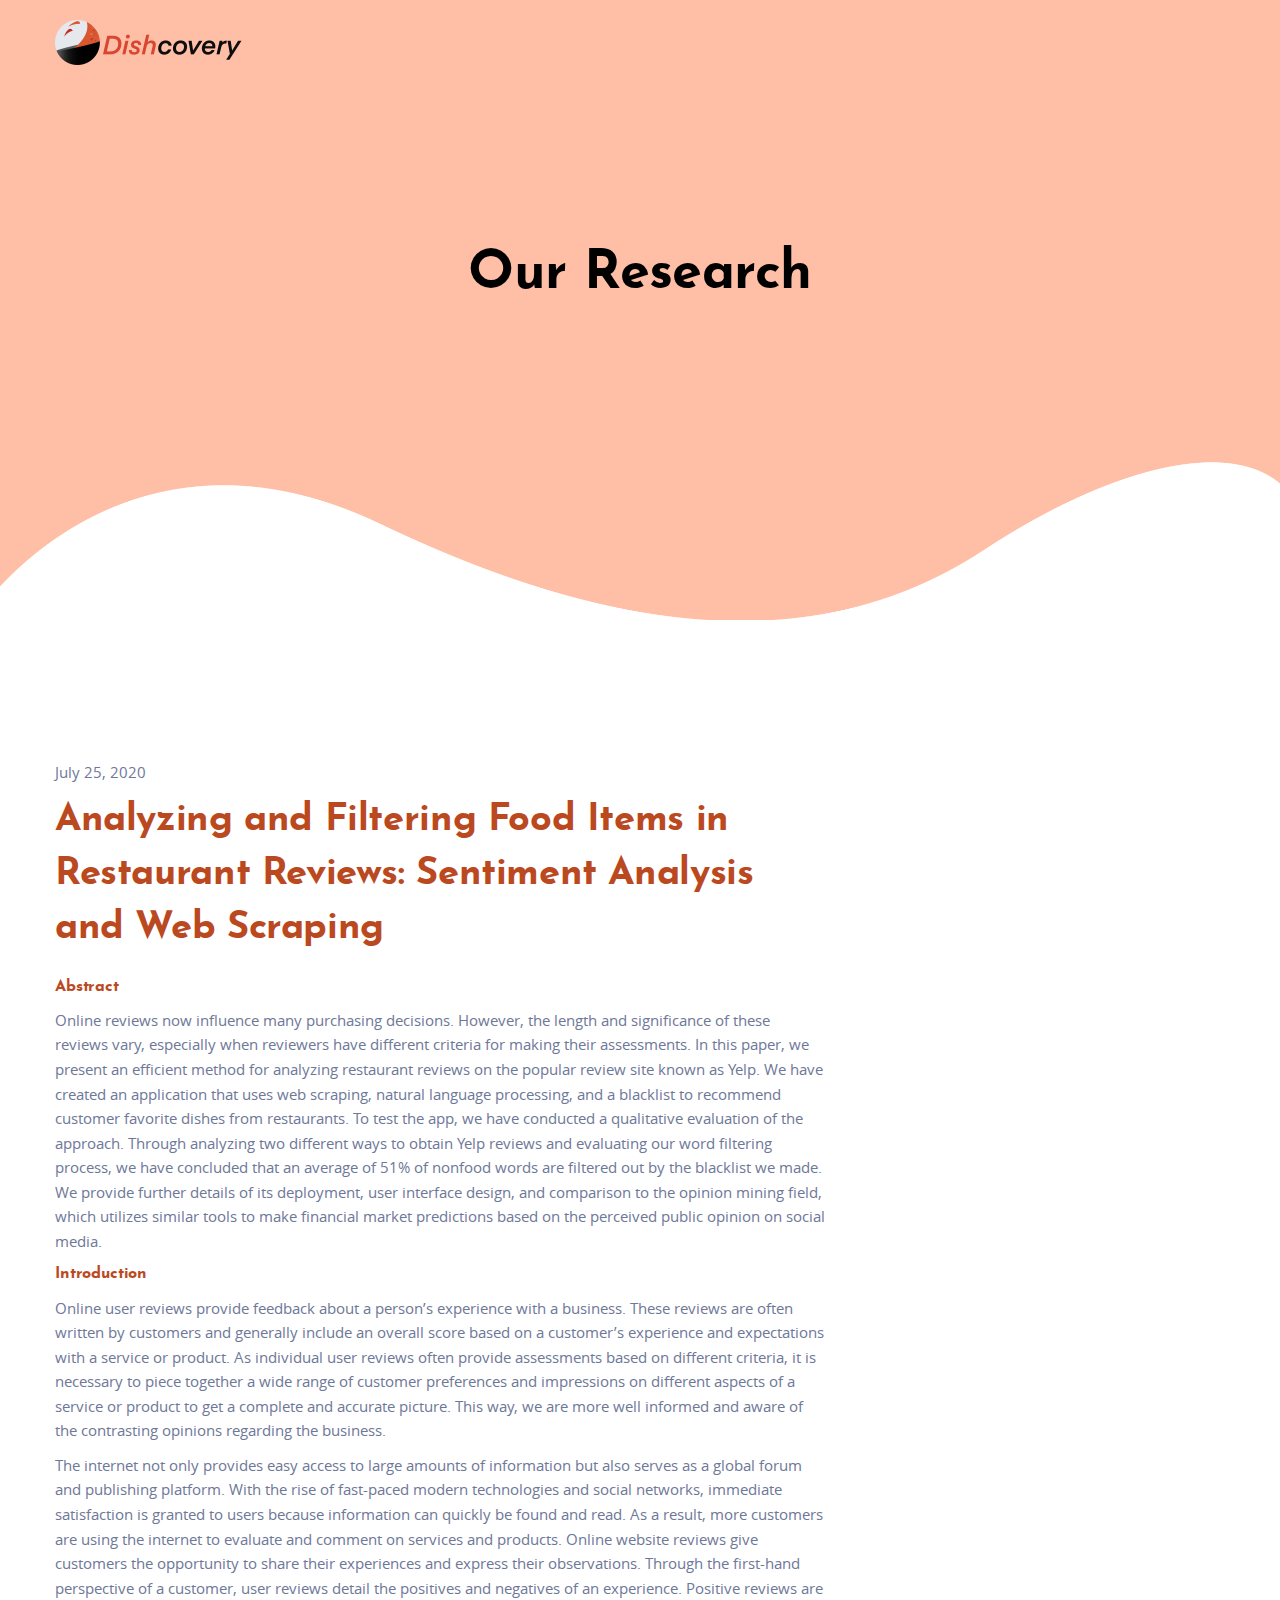
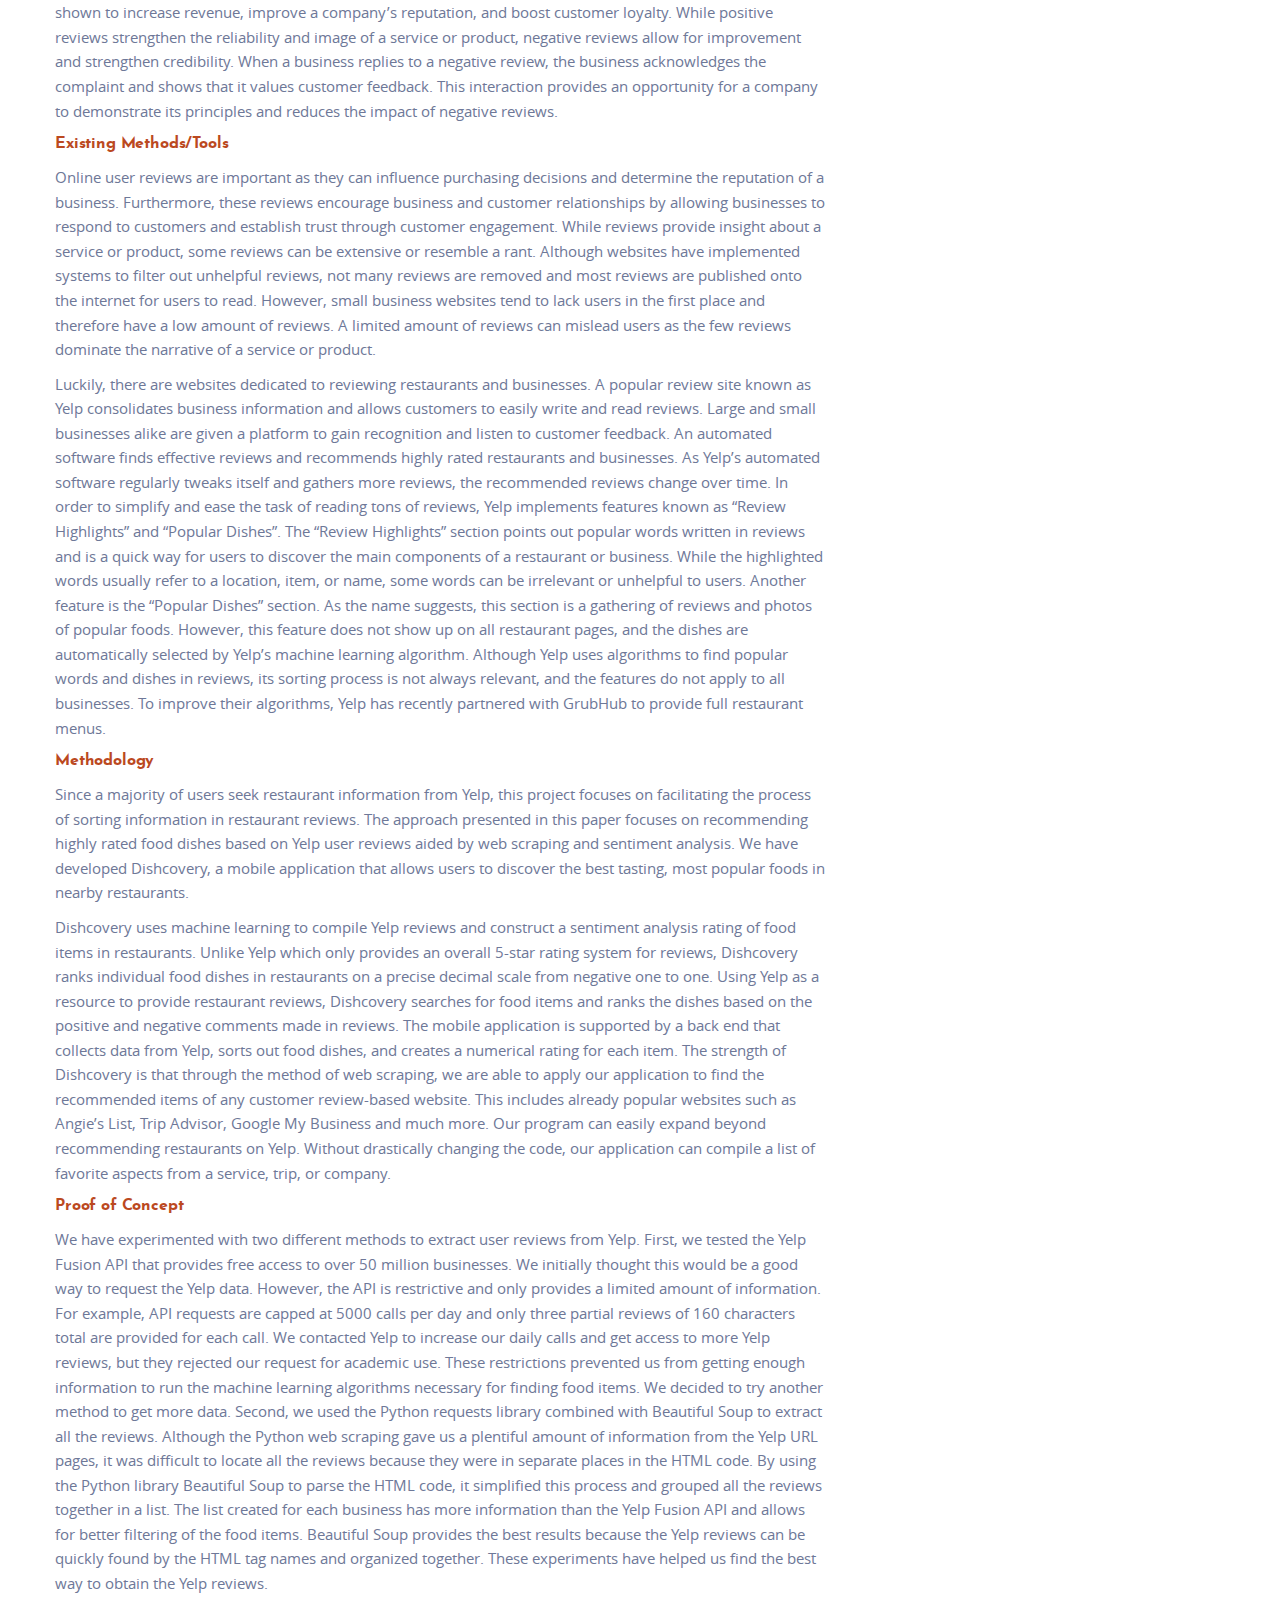
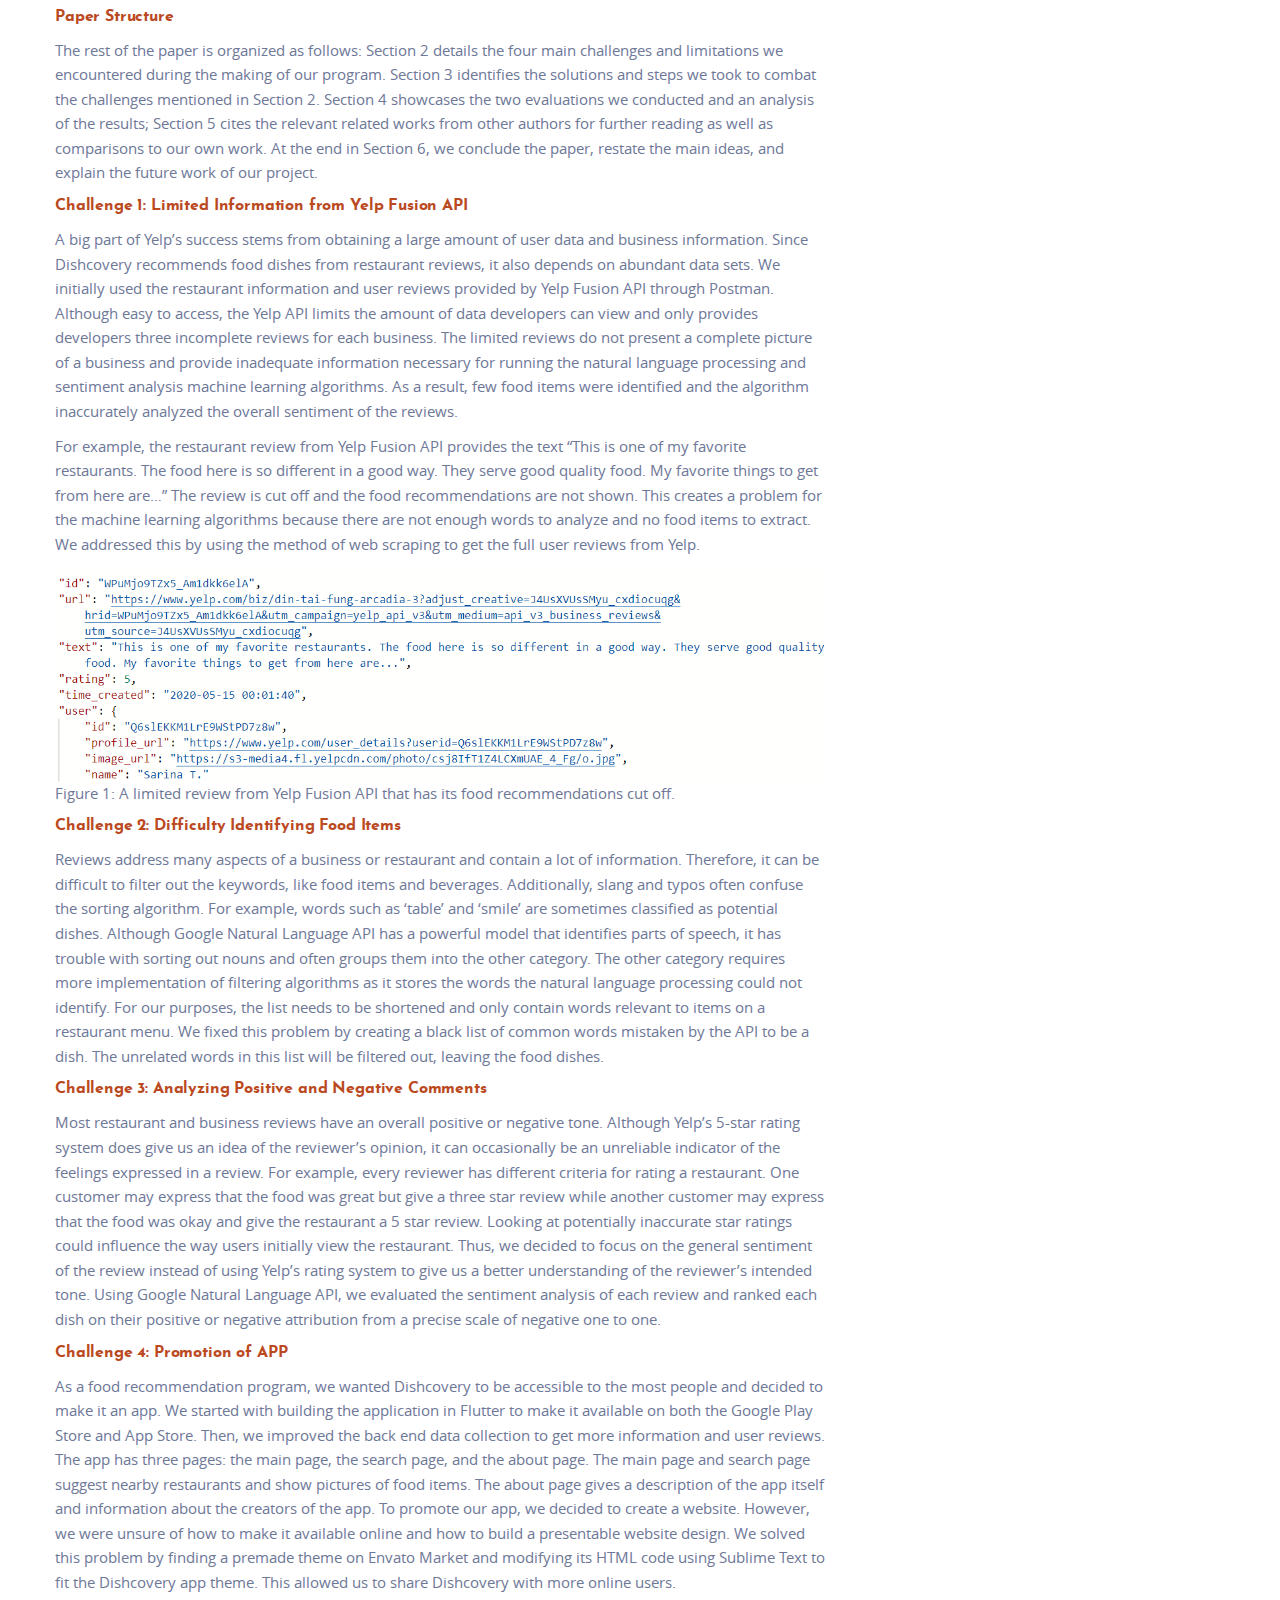
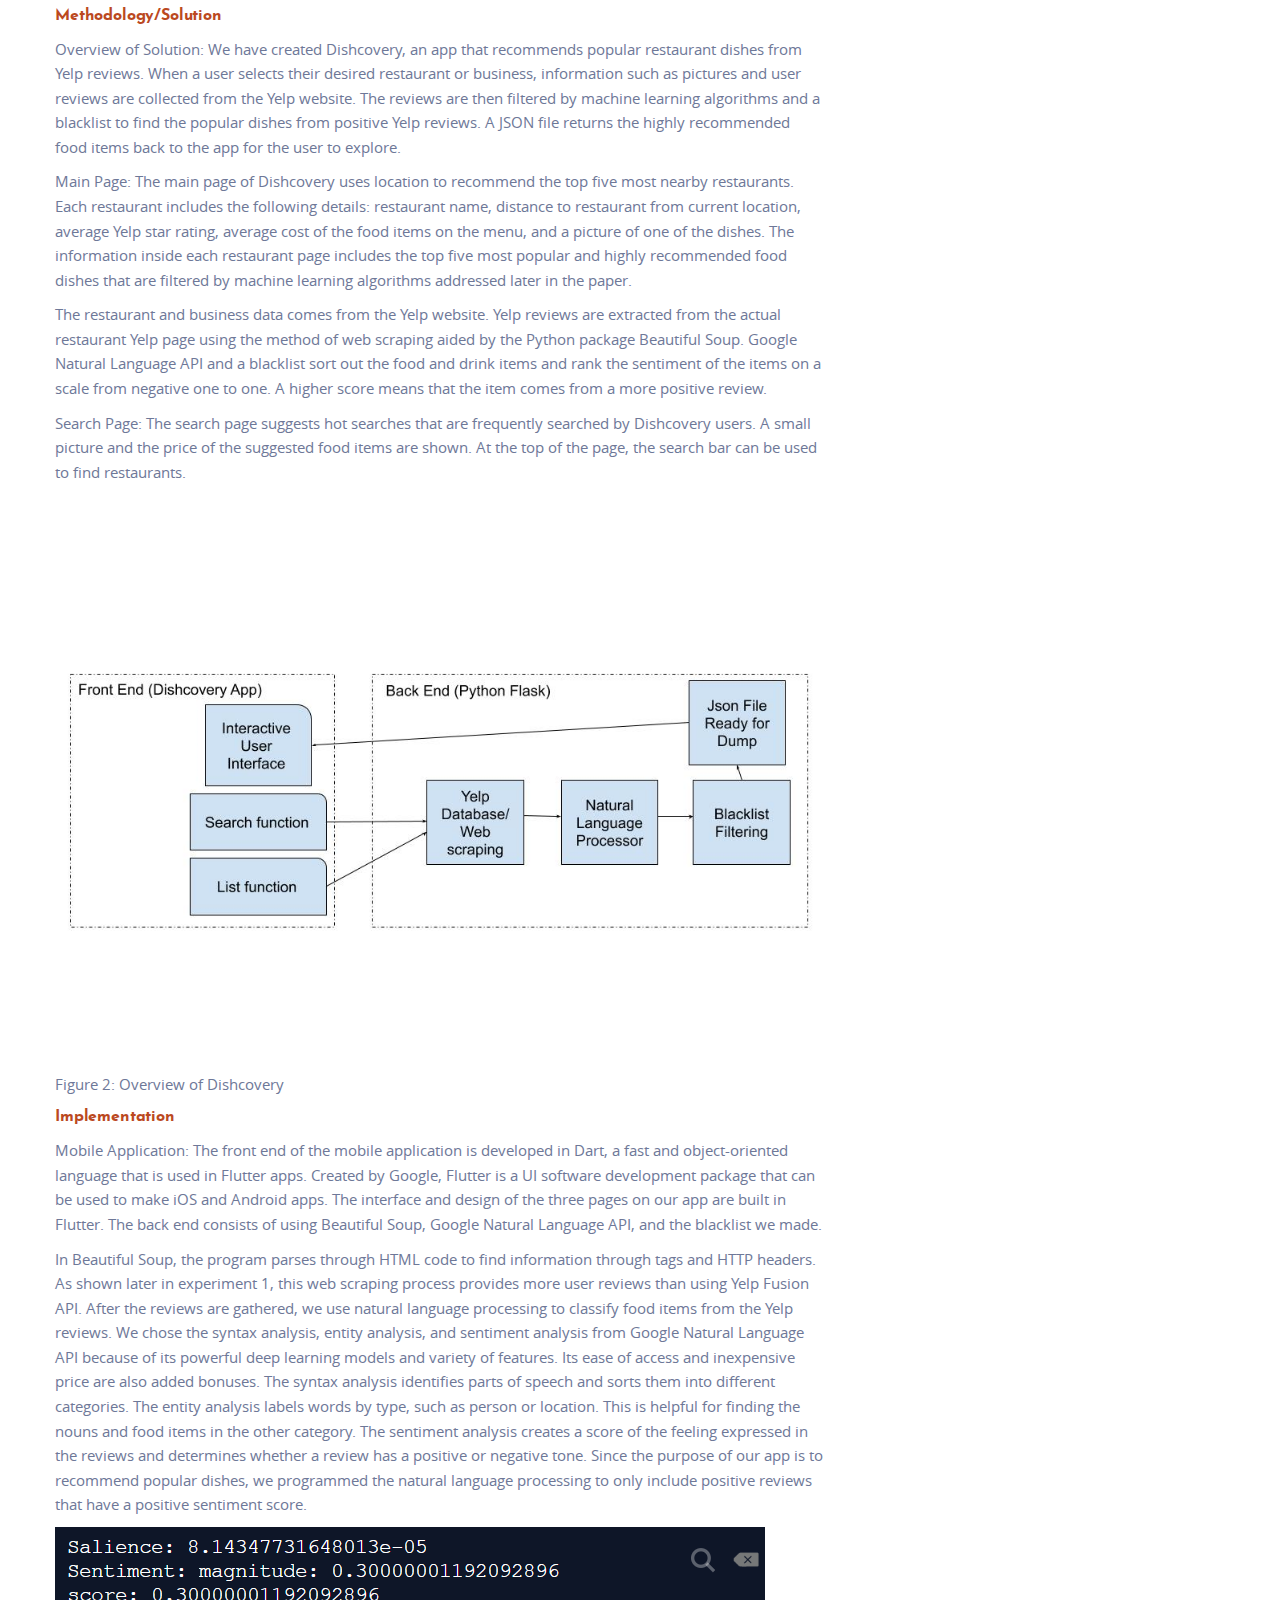
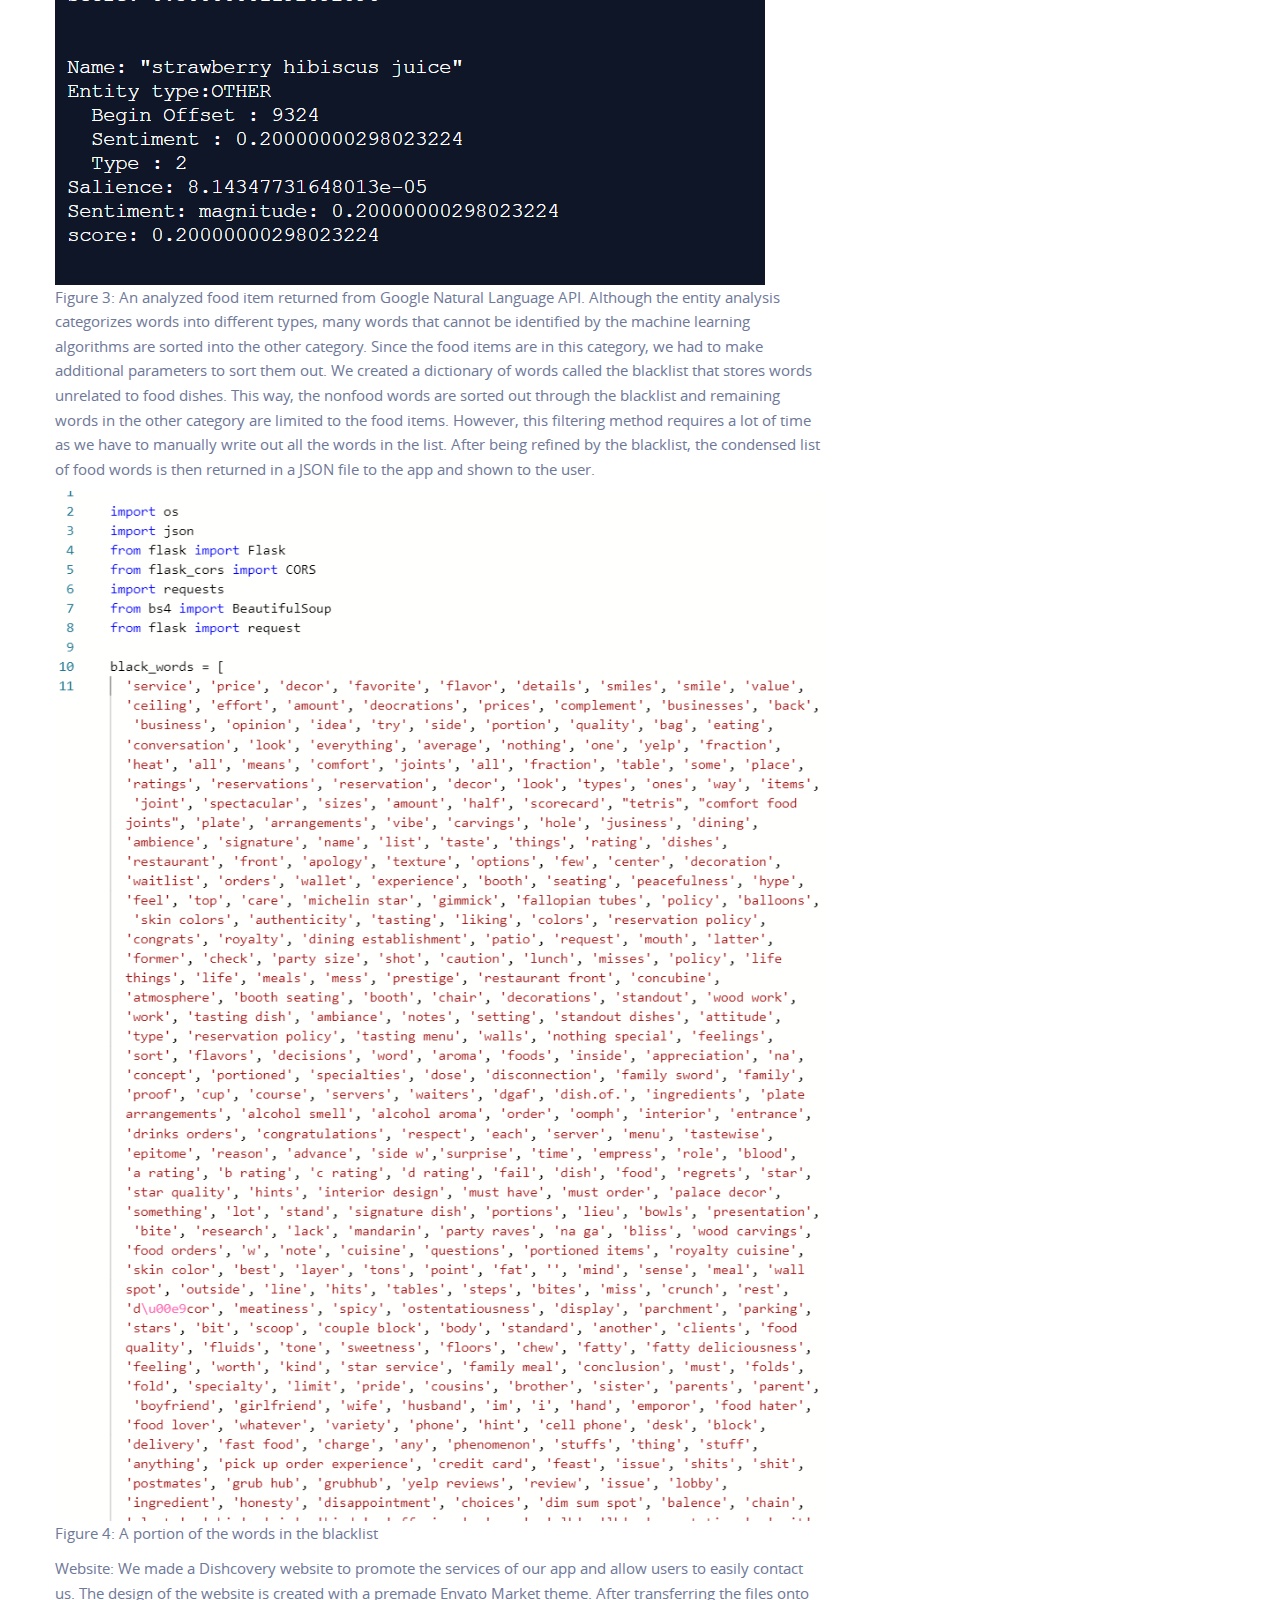
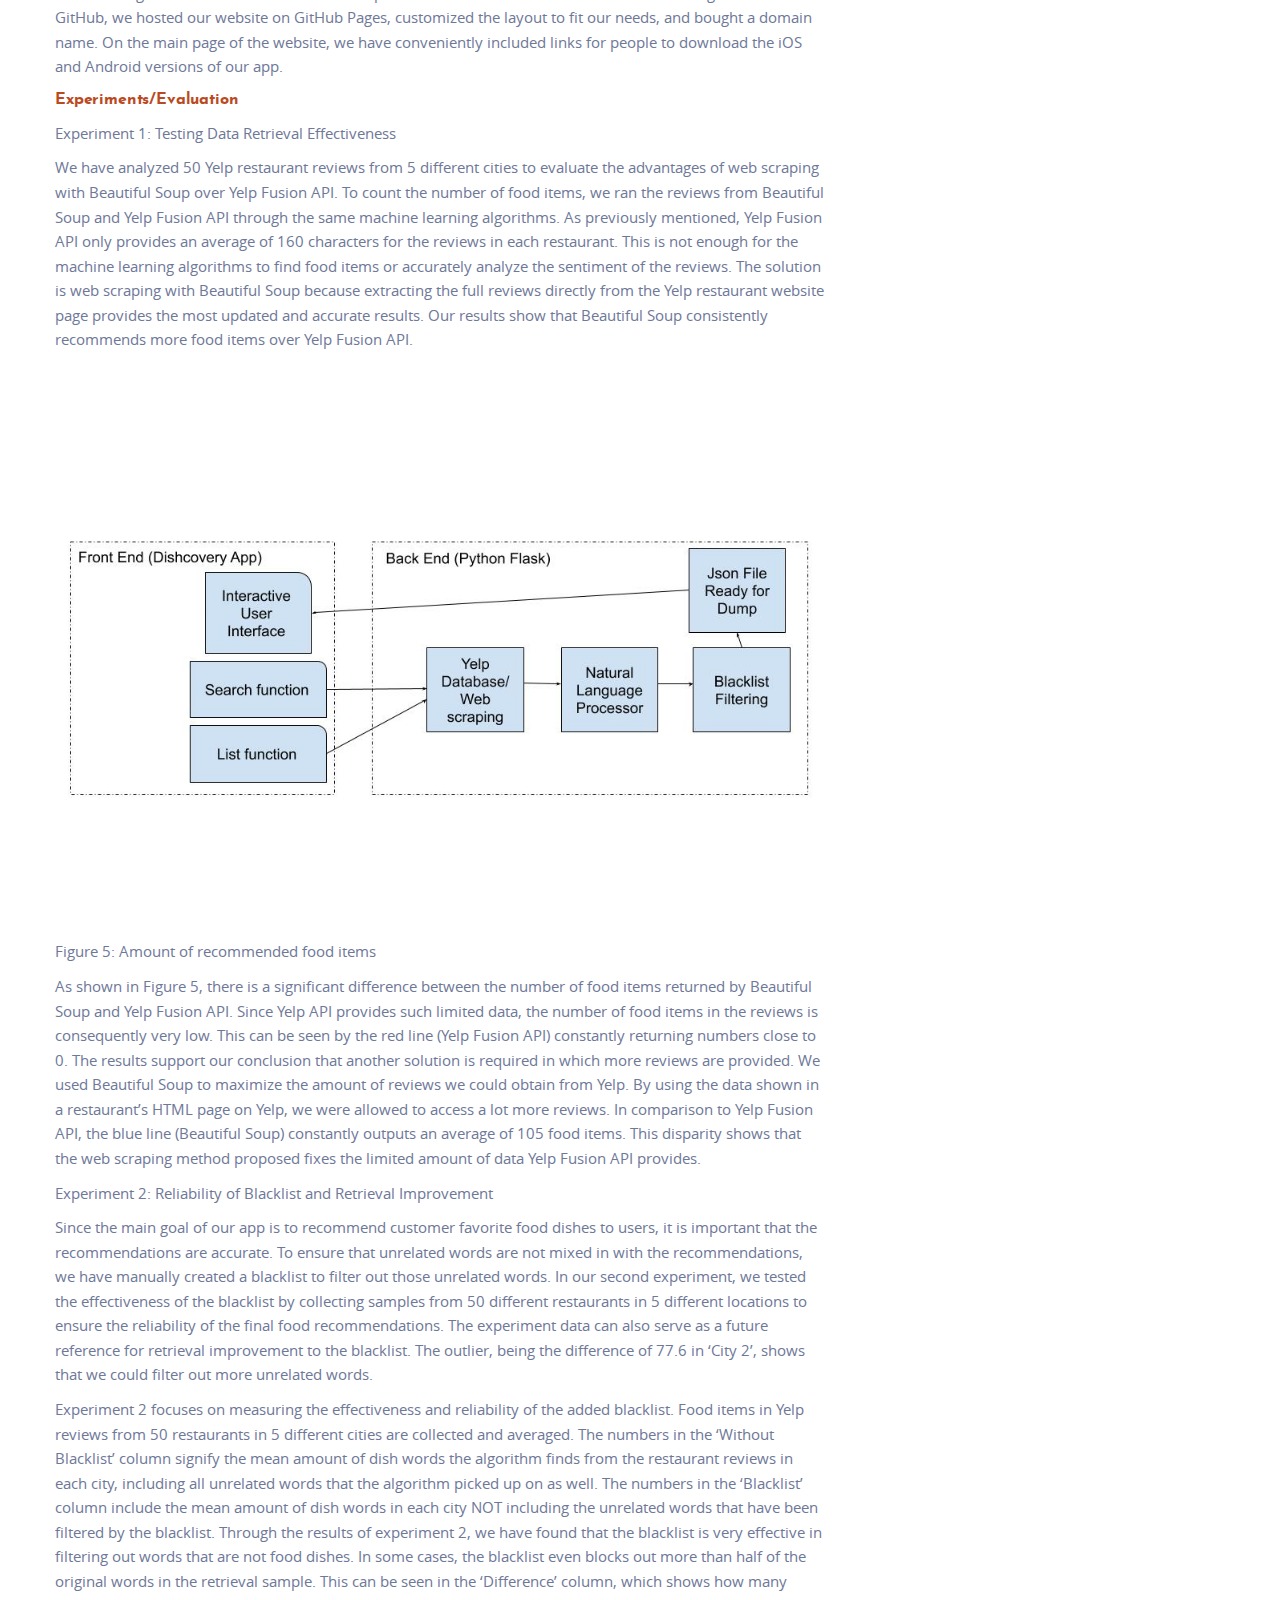
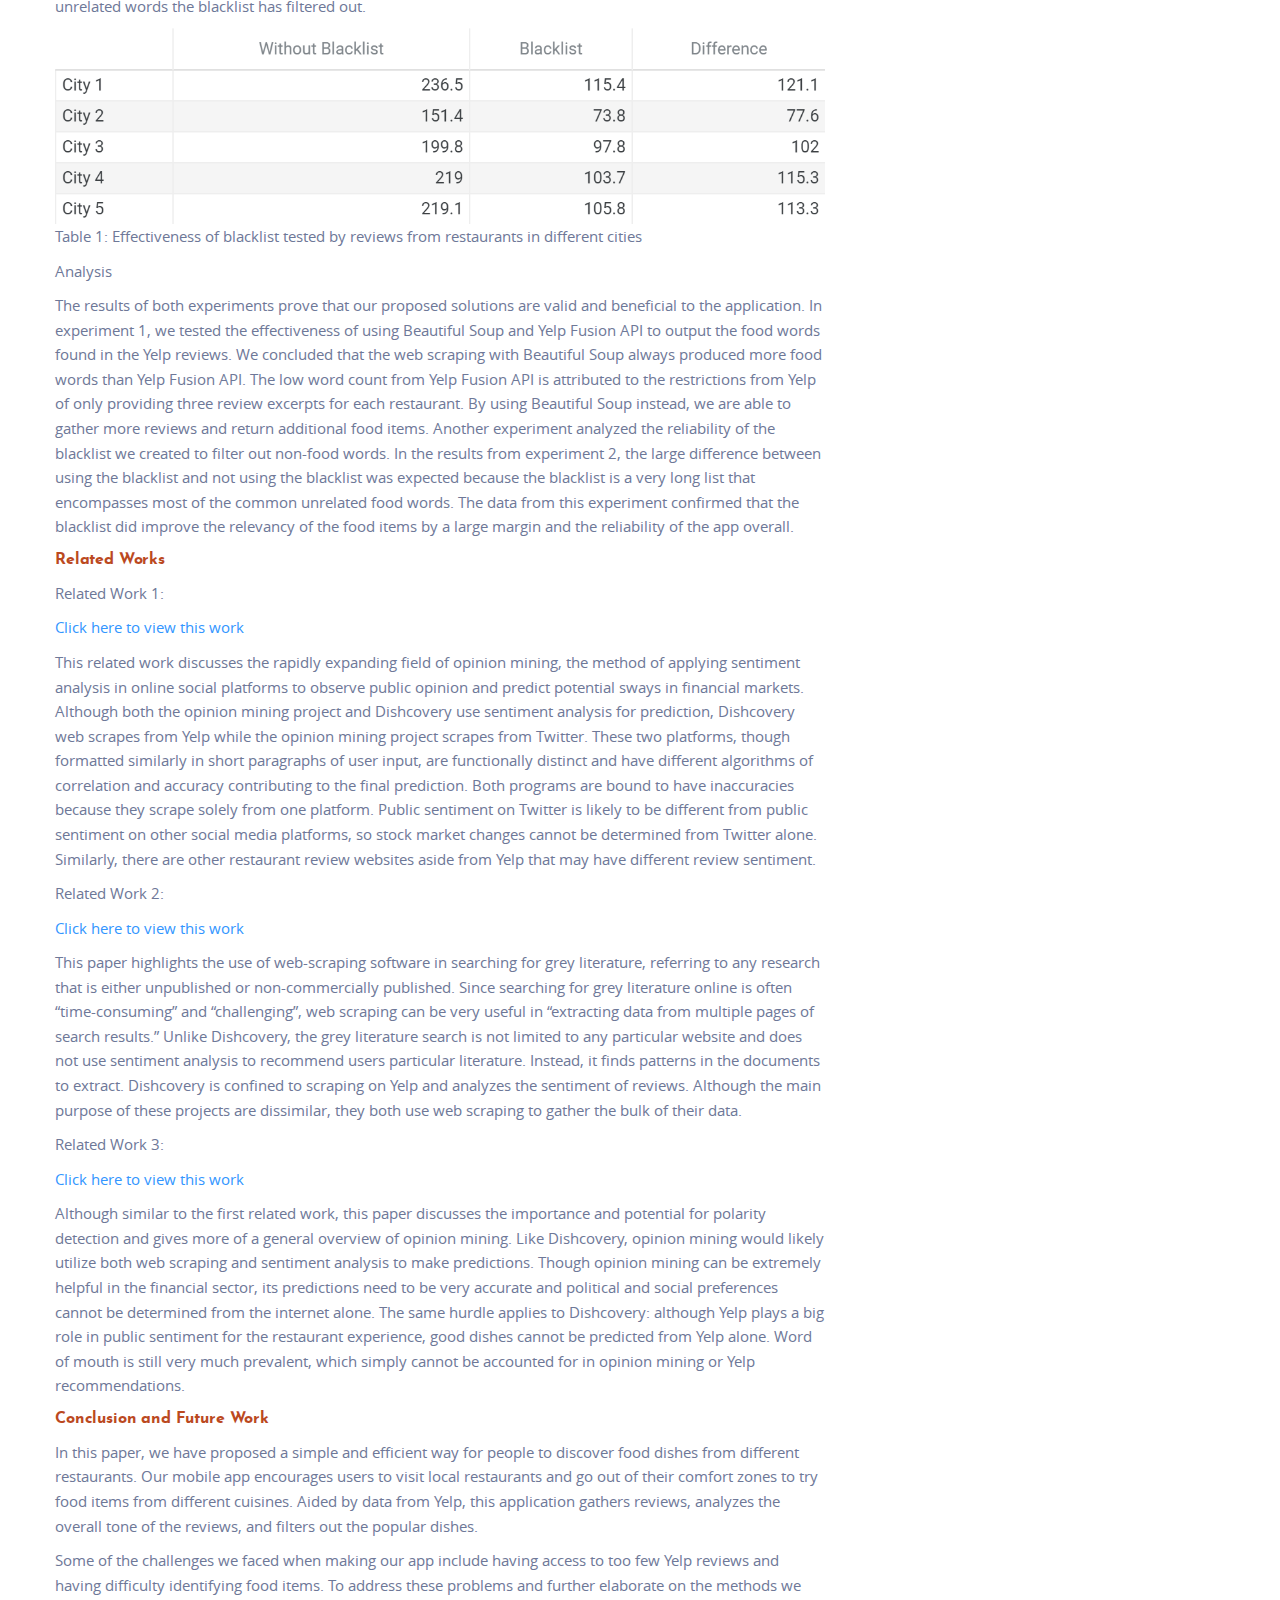
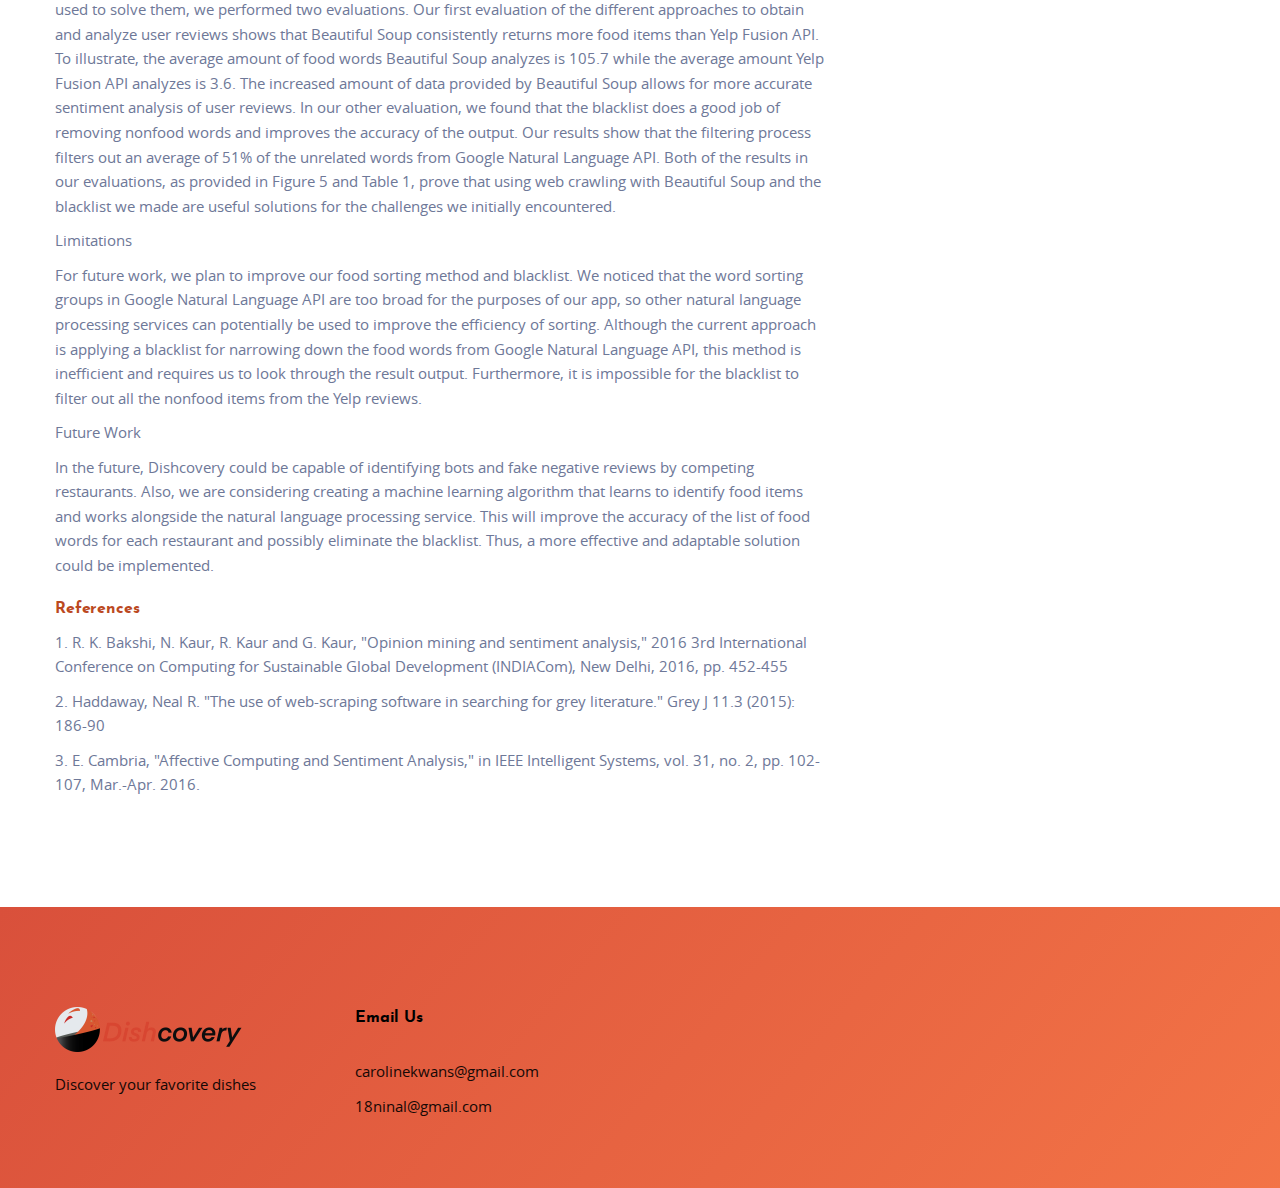
==== commit 9f518d0b: "Added everything" ====
--- a/blog-single.html
+++ b/blog-single.html
@@ -23,35 +23,13 @@
 				<div class="row">
 					<!-- Brand and toggle get grouped for better mobile display -->
 					<div class="navbar-header page-scroll">
-						<button type="button" class="navbar-toggle" data-toggle="collapse" data-target="#bs-example-navbar-collapse-1">
-							<i class="fa fa-bars"></i>
-						</button>
-						<a class="navbar-brand page-scroll logo-light" href="index.html"><img alt="" src="image/logo.png"></a>
-						<a class="navbar-brand page-scroll logo-clr" href="index.html"><img alt="" src="image/logo-clr.png"></a>
+						
+						<a class="navbar-brand page-scroll logo-light" href="index.html"><img alt="" src="image/Logoword.png"></a>
+						<a class="navbar-brand page-scroll logo-clr" href="index.html"><img alt="" src="image/Logoword.png"></a>
 					</div>
 
 					<!-- Collect the nav links, forms, and other content for toggling -->
-					<div class="collapse navbar-collapse" id="bs-example-navbar-collapse-1">
-						<div class="right-nav text-right">
-							<ul class="nav navbar-nav menu">
-								<li>
-									<a href="#home">Home</a>
-								</li>
-								<li>
-									<a href="#feature">Feature</a>
-								</li>
-								<li>
-									<a href="#overview">Overview</a>
-								</li>
-								<li>
-									<a href="#pricing">Pricing</a>
-								</li>
-							</ul>
-							<div class="nav-btn">
-								<a class="btn btn-border">Try It for 7 Days</a>
-							</div>
-						</div>
-					</div>
+		
 					<!-- /.navbar-collapse -->
 				</div>
 			</div>
@@ -59,11 +37,11 @@
 		<!-- End navbar -->
 
 		<!-- banner -->
-		<div id="home" class="hero-single grdnt-yellow style-wave-2 bg-trans-2">
+		<div id="home" class="hero-single grdnt-pink style-wave">
 			<div class="container">
 				<div class="row text-center">
 					<div class="intro-text light">
-						<h3>Latest Blog</h3>
+						<h3>Our Research</h3>
 					</div>
 				</div>
 			</div>
@@ -81,105 +59,122 @@
 				<div class="post row">
 					<div class="col-md-8 col-sm-8 res-margin">
 						<div class="post-col">
-							<img alt="" src="image/blog-img-lg-1.jpg">
 							<div class="post-content">
 								<div class="spce md"></div>
 								<ul class="post-meta clearfix">
-									<li>Jan 20, 2019</li>
-									<li>
-										<a><i class="fa fa-heart-o" aria-hidden="true"></i>112</a>
-									</li>
-									<li>
-										<a><i class="fa fa-comment-o" aria-hidden="true"></i>22</a>
-									</li>
+									<li>July 25, 2020</li>
+							
 								</ul>
 								<div class="post-text">
-										<h4>5 Reasons To Choose better technology </h4>
-										<div class="spce sm"></div>
-										<p>Absolutely! We work with Stripe which guarantees your safety and security. All site communication and data transfer are secured and encrypted ipsum dolor siridens eligendi Lorem Ipsum is simply dummy text of the printing and typesetting industry. Lorem Ipsum has been the industry's standard ever since the 1500s.Lorem ipsum dolor sit amet, consectetur adipisicing elit, sed do eiusmod tempor incididunt ut labore et dolore magna aliqua. Ut enim ad minim veniam.</p>
-										<div class="feature-text bg-light text-center light">
-											<div class="icon-md grad-yellow">
-												<span class="fa fa-quote-left clip-txt" aria-hidden="true"></span>
-											</div> 
-											<p>Stripe which guarantees your safety and security. All site communication and data transfer are secured and encrypted</p>
-										</div>
-										<p>Absolutely! We work with Stripe which guarantees your safety and security. All site communication and data transfer are secured and encrypted ipsum dolor siridens eligendi Lorem Ipsum is simply dummy text of the printing and typesetting industry. Lorem Ipsum has been the industry's standard ever since the 1500s.Lorem ipsum dolor sit amet, consectetur adipisicing elit, sed do eiusmod tempor incididunt ut labore et dolore magna aliqua. Ut enim ad minim veniam.</p>
+										<h4>Analyzing and Filtering Food Items in Restaurant Reviews: Sentiment Analysis and Web Scraping</h4>
+										<div class="spce sm"></div>
+										<h6>Abstract</h6>
+										<p>Online reviews now influence many purchasing decisions. However, the length and significance of these reviews vary, especially when reviewers have different criteria for making their assessments. In this paper, we present an efficient method for analyzing restaurant reviews on the popular review site known as Yelp. We have created an application that uses web scraping, natural language processing, and a blacklist to recommend customer favorite dishes from restaurants. To test the app, we have conducted a qualitative evaluation of the approach. Through analyzing two different ways to obtain Yelp reviews and evaluating our word filtering process, we have concluded that an average of 51% of nonfood words are filtered out by the blacklist we made. We provide further details of its deployment, user interface design, and comparison to the opinion mining field, which utilizes similar tools to make financial market predictions based on the perceived public opinion on social media.</p>
+										<h6>Introduction</h6>
+										<p>Online user reviews provide feedback about a person’s experience with a business. These reviews are often written by customers and generally include an overall score based on a customer’s experience and expectations with a service or product. As individual user reviews often provide assessments based on different criteria, it is necessary to piece together a wide range of customer preferences and impressions on different aspects of a service or product to get a complete and accurate picture. This way, we are more well informed and aware of the contrasting opinions regarding the business.</p>
+										<p>The internet not only provides easy access to large amounts of information but also serves as a global forum and publishing platform. With the rise of fast-paced modern technologies and social networks, immediate satisfaction is granted to users because information can quickly be found and read. As a result, more customers are using the internet to evaluate and comment on services and products. Online website reviews give customers the opportunity to share their experiences and express their observations. Through the first-hand perspective of a customer, user reviews detail the positives and negatives of an experience. Positive reviews are shown to increase revenue, improve a company’s reputation, and boost customer loyalty. While positive reviews strengthen the reliability and image of a service or product, negative reviews allow for improvement and strengthen credibility. When a business replies to a negative review, the business acknowledges the complaint and shows that it values customer feedback. This interaction provides an opportunity for a company to demonstrate its principles and reduces the impact of negative reviews. </p>
+										<h6>Existing Methods/Tools</h6>
+										<p>Online user reviews are important as they can influence purchasing decisions and determine the reputation of a business. Furthermore, these reviews encourage business and customer relationships by allowing businesses to respond to customers and establish trust through customer engagement. While reviews provide insight about a service or product, some reviews can be extensive or resemble a rant. Although websites have implemented systems to filter out unhelpful reviews, not many reviews are removed and most reviews are published onto the internet for users to read. However, small business websites tend to lack users in the first place and therefore have a low amount of reviews. A limited amount of reviews can mislead users as the few reviews dominate the narrative of a service or product. </p>
+										<p>Luckily, there are websites dedicated to reviewing restaurants and businesses. A popular review site known as Yelp consolidates business information and allows customers to easily write and read reviews. Large and small businesses alike are given a platform to gain recognition and listen to customer feedback. An automated software finds effective reviews and recommends highly rated restaurants and businesses. As Yelp’s automated software regularly tweaks itself and gathers more reviews, the recommended reviews change over time. In order to simplify and ease the task of reading tons of reviews, Yelp implements features known as “Review Highlights” and “Popular Dishes”. The “Review Highlights” section points out popular words written in reviews and is a quick way for users to discover the main components of a restaurant or business. While the highlighted words usually refer to a location, item, or name, some words can be irrelevant or unhelpful to users. Another feature is the “Popular Dishes” section. As the name suggests, this section is a gathering of reviews and photos of popular foods. However, this feature does not show up on all restaurant pages, and the dishes are automatically selected by Yelp’s machine learning algorithm. Although Yelp uses algorithms to find popular words and dishes in reviews, its sorting process is not always relevant, and the features do not apply to all businesses. To improve their algorithms, Yelp has recently partnered with GrubHub to provide full restaurant menus.</p>
+										<h6>Methodology</h6>
+										<p>Since a majority of users seek restaurant information from Yelp, this project focuses on facilitating the process of sorting information in restaurant reviews. The approach presented in this paper focuses on recommending highly rated food dishes based on Yelp user reviews aided by web scraping and sentiment analysis. We have developed Dishcovery, a mobile application that allows users to discover the best tasting, most popular foods in nearby restaurants.</p>
+										<p>Dishcovery uses machine learning to compile Yelp reviews and construct a sentiment analysis rating of food items in restaurants. Unlike Yelp which only provides an overall 5-star rating system for reviews, Dishcovery ranks individual food dishes in restaurants on a precise decimal scale from negative one to one. Using Yelp as a resource to provide restaurant reviews, Dishcovery searches for food items and ranks the dishes based on the positive and negative comments made in reviews. The mobile application is supported by a back end that collects data from Yelp, sorts out food dishes, and creates a numerical rating for each item. The strength of Dishcovery is that through the method of web scraping, we are able to apply our application to find the recommended items of any customer review-based website. This includes already popular websites such as Angie’s List, Trip Advisor, Google My Business and much more. Our program can easily expand beyond recommending restaurants on Yelp. Without drastically changing the code, our application can compile a list of favorite aspects from a service, trip, or company.</p>
+										<h6>Proof of Concept</h6>
+										<p>We have experimented with two different methods to extract user reviews from Yelp. First, we tested the Yelp Fusion API that provides free access to over 50 million businesses. We initially thought this would be a good way to request the Yelp data. However, the API is restrictive and only provides a limited amount of information. For example, API requests are capped at 5000 calls per day and only three partial reviews of 160 characters total are provided for each call. We contacted Yelp to increase our daily calls and get access to more Yelp reviews, but they rejected our request for academic use. These restrictions prevented us from getting enough information to run the machine learning algorithms necessary for finding food items. We decided to try another method to get more data. Second, we used the Python requests library combined with Beautiful Soup to extract all the reviews. Although the Python web scraping gave us a plentiful amount of information from the Yelp URL pages, it was difficult to locate all the reviews because they were in separate places in the HTML code. By using the Python library Beautiful Soup to parse the HTML code, it simplified this process and grouped all the reviews together in a list. The list created for each business has more information than the Yelp Fusion API and allows for better filtering of the food items. Beautiful Soup provides the best results because the Yelp reviews can be quickly found by the HTML tag names and organized together. These experiments have helped us find the best way to obtain the Yelp reviews.</p>
+										<h6>Paper Structure</h6>
+										<p>The rest of the paper is organized as follows: Section 2 details the four main challenges and limitations we encountered during the making of our program. Section 3 identifies the solutions and steps we took to combat the challenges mentioned in Section 2. Section 4 showcases the two evaluations we conducted and an analysis of the results; Section 5 cites the relevant related works from other authors for further reading as well as comparisons to our own work. At the end in Section 6, we conclude the paper, restate the main ideas, and explain the future work of our project.</p>
+										<h6>Challenge 1: Limited Information from Yelp Fusion API</h6>
+										<p>A big part of Yelp’s success stems from obtaining a large amount of user data and business information. Since Dishcovery recommends food dishes from restaurant reviews, it also depends on abundant data sets. We initially used the restaurant information and user reviews provided by Yelp Fusion API through Postman. Although easy to access, the Yelp API limits the amount of data developers can view and only provides developers three incomplete reviews for each business. The limited reviews do not present a complete picture of a business and provide inadequate information necessary for running the natural language processing and sentiment analysis machine learning algorithms. As a result, few food items were identified and the algorithm inaccurately analyzed the overall sentiment of the reviews. </p>
+										<p>For example, the restaurant review from Yelp Fusion API provides the text “This is one of my favorite restaurants. The food here is so different in a good way. They serve good quality food. My favorite things to get from here are…” The review is cut off and the food recommendations are not shown. This creates a problem for the machine learning algorithms because there are not enough words to analyze and no food items to extract. We addressed this by using the method of web scraping to get the full user reviews from Yelp. </p>
+										<div>
+											<img alt="" src="image/image5.png">
+										</div>
+										<p>Figure 1: A limited review from Yelp Fusion API that has its food recommendations cut off. </p>
+										<h6>Challenge 2: Difficulty Identifying Food Items</h6>
+										<p>Reviews address many aspects of a business or restaurant and contain a lot of information. Therefore, it can be difficult to filter out the keywords, like food items and beverages. Additionally, slang and typos often confuse the sorting algorithm. For example, words such as ‘table’ and ‘smile’ are sometimes classified as potential dishes. Although Google Natural Language API has a powerful model that identifies parts of speech, it has trouble with sorting out nouns and often groups them into the other category. The other category requires more implementation of filtering algorithms as it stores the words the natural language processing could not identify. For our purposes, the list needs to be shortened and only contain words relevant to items on a restaurant menu. We fixed this problem by creating a black list of common words mistaken by the API to be a dish. The unrelated words in this list will be filtered out, leaving the food dishes.</p>
+										<h6>Challenge 3: Analyzing Positive and Negative Comments</h6>
+										<p>Most restaurant and business reviews have an overall positive or negative tone. Although Yelp’s 5-star rating system does give us an idea of the reviewer’s opinion, it can occasionally be an unreliable indicator of the feelings expressed in a review. For example, every reviewer has different criteria for rating a restaurant. One customer may express that the food was great but give a three star review while another customer may express that the food was okay and give the restaurant a 5 star review. Looking at potentially inaccurate star ratings could influence the way users initially view the restaurant. Thus, we decided to focus on the general sentiment of the review instead of using Yelp’s rating system to give us a better understanding of the reviewer’s intended tone. Using Google Natural Language API, we evaluated the sentiment analysis of each review and ranked each dish on their positive or negative attribution from a precise scale of negative one to one. </p>
+										<h6>Challenge 4: Promotion of APP</h6>
+										<p>As a food recommendation program, we wanted Dishcovery to be accessible to the most people and decided to make it an app. We started with building the application in Flutter to make it available on both the Google Play Store and App Store. Then, we improved the back end data collection to get more information and user reviews. The app has three pages: the main page, the search page, and the about page. The main page and search page suggest nearby restaurants and show pictures of food items. The about page gives a description of the app itself and information about the creators of the app. To promote our app, we decided to create a website. However, we were unsure of how to make it available online and how to build a presentable website design. We solved this problem by finding a premade theme on Envato Market and modifying its HTML code using Sublime Text to fit the Dishcovery app theme. This allowed us to share Dishcovery with more online users. </p>
+										<h6>Methodology/Solution</h6>
+										<p>Overview of Solution: We have created Dishcovery, an app that recommends popular restaurant dishes from Yelp reviews. When a user selects their desired restaurant or business, information such as  pictures and user reviews are collected from the Yelp website. The reviews are then filtered by machine learning algorithms and a blacklist to find the popular dishes from positive Yelp reviews. A JSON file returns the highly recommended food items back to the app for the user to explore. </p>
+										<p>Main Page: The main page of Dishcovery uses location to recommend the top five most nearby restaurants. Each restaurant includes the following details: restaurant name, distance to restaurant from current location, average Yelp star rating, average cost of the food items on the menu, and a picture of one of the dishes. The information inside each restaurant page includes the top five most popular and highly recommended food dishes that are filtered by machine learning algorithms addressed later in the paper. </p>
+										<p>The restaurant and business data comes from the Yelp website. Yelp reviews are extracted from the actual restaurant Yelp page using the method of web scraping aided by the Python package Beautiful Soup. Google Natural Language API and a blacklist sort out the food and drink items and rank the sentiment of the items on a scale from negative one to one. A higher score means that the item comes from a more positive review. </p>
+										<p>Search Page: The search page suggests hot searches that are frequently searched by Dishcovery users. A small picture and the price of the suggested food items are shown. At the top of the page, the search bar can be used to find restaurants.</p>
+										<div>
+											<img alt ="" src="image/image8.png">
+										</div>
+										<p>Figure 2: Overview of Dishcovery</p>
+										<h6>Implementation</h6>
+										<p>Mobile Application: The front end of the mobile application is developed in Dart, a fast and object-oriented language that is used in Flutter apps. Created by Google, Flutter is a UI software development package that can be used to make iOS and Android apps. The interface and design of the three pages on our app are built in Flutter. The back end consists of using Beautiful Soup, Google Natural Language API, and the blacklist we made.</p>
+										<p>In Beautiful Soup, the program parses through HTML code to find information through tags and HTTP headers. As shown later in experiment 1, this web scraping process provides more user reviews than using Yelp Fusion API. After the reviews are gathered, we use natural language processing to classify food items from the Yelp reviews. We chose the syntax analysis, entity analysis, and sentiment analysis from Google Natural Language API because of its powerful deep learning models and variety of features. Its ease of access and inexpensive price are also added bonuses. The syntax analysis identifies parts of speech and sorts them into different categories. The entity analysis labels words by type, such as person or location. This is helpful for finding the nouns and food items in the other category. The sentiment analysis creates a score of the feeling expressed in the reviews and determines whether a review has a positive or negative tone. Since the purpose of our app is to recommend popular dishes, we programmed the natural language processing  to only include positive reviews that have a positive sentiment score. </p>
+										<div>
+											<img alt ="" src="image/image1.png">
+										</div> 
+										<p>Figure 3: An analyzed food item returned from Google Natural Language API. Although the entity analysis categorizes words into different types, many words that cannot be identified by the machine learning algorithms are sorted into the other category. Since the food items are in this category, we had to make additional parameters to sort them out. We created a dictionary of words called the blacklist that stores words unrelated to food dishes. This way, the nonfood words are sorted out through the blacklist and remaining words in the other category are limited to the food items. However, this filtering method requires a lot of time as we have to manually write out all the words in the list. After being refined by the blacklist, the condensed list of food words is then returned in a JSON file to the app and shown to the user.</p>
+										<div>
+											<img alt = "" src="image/image7.png">
+										</div>
+										<p>Figure 4: A portion of the words in the blacklist</p>
+										<p>Website: We made a Dishcovery website to promote the services of our app and allow users to easily contact us. The design of the website is created with a premade Envato Market theme. After transferring the files onto GitHub, we hosted our website on GitHub Pages, customized the layout to fit our needs, and bought a domain name. On the main page of the website, we have conveniently included links for people to download the iOS and Android versions of our app.</p>
+										<h6>Experiments/Evaluation</h6>
+										<p>Experiment 1: Testing Data Retrieval Effectiveness</p>
+										<p>We have analyzed 50 Yelp restaurant reviews from 5 different cities to evaluate the advantages of web scraping with Beautiful Soup over Yelp Fusion API. To count the number of food items, we ran the reviews from Beautiful Soup and Yelp Fusion API through the same machine learning algorithms. As previously mentioned, Yelp Fusion API only provides an average of 160 characters for the reviews in each restaurant. This is not enough for the machine learning algorithms to find food items or accurately analyze the sentiment of the reviews. The solution is web scraping with Beautiful Soup because extracting the full reviews directly from the Yelp restaurant website page provides the most updated and accurate results. Our results show that Beautiful Soup consistently recommends more food items over Yelp Fusion API. </p>
+										<div>
+											<img alt="" src="image/image8.png">
+										</div>
+										<p>Figure 5: Amount of recommended food items</p>
+										<p>As shown in Figure 5, there is a significant difference between the number of food items returned by Beautiful Soup and Yelp Fusion API. Since Yelp API provides such limited data, the number of food items in the reviews is consequently very low. This can be seen by the red line (Yelp Fusion API) constantly returning numbers close to 0. The results support our conclusion that another solution is required in which more reviews are provided. We used Beautiful Soup to maximize the amount of reviews we could obtain from Yelp. By using the data shown in a restaurant’s HTML page on Yelp, we were allowed to access a lot more reviews. In comparison to Yelp Fusion API, the blue line (Beautiful Soup) constantly outputs an average of 105 food items. This disparity shows that the web scraping method proposed fixes the limited amount of data Yelp Fusion API provides.</p>
+										<p>Experiment 2: Reliability of Blacklist and Retrieval Improvement</p>
+										<p>Since the main goal of our app is to recommend customer favorite food dishes to users, it is important that the recommendations are accurate. To ensure that unrelated words are not mixed in with the recommendations, we have manually created a blacklist to filter out those unrelated words. In our second experiment, we tested the effectiveness of the blacklist by collecting samples from 50 different restaurants in 5 different locations to ensure the reliability of the final food recommendations. The experiment data can also serve as a future reference for retrieval improvement to the blacklist. The outlier, being the difference of 77.6 in ‘City 2’, shows that we could filter out more unrelated words. </p>
+										<p>Experiment 2 focuses on measuring the effectiveness and reliability of the added blacklist. Food items in Yelp reviews from 50 restaurants in 5 different cities are collected and averaged. The numbers in the ‘Without Blacklist’ column signify the mean amount of dish words the algorithm finds from the restaurant reviews in each city, including all unrelated words that the algorithm picked up on as well. The numbers in the ‘Blacklist’ column include the mean amount of dish words in each city NOT including the unrelated words that have been filtered by the blacklist. Through the results of experiment 2, we have found that the blacklist is very effective in filtering out words that are not food dishes. In some cases, the blacklist even blocks out more than half of the original words in the retrieval sample. This can be seen in the ‘Difference’ column, which shows how many unrelated words the blacklist has filtered out. </p>
+										<div>
+											<img alt ="" src="image/image4.png">
+										</div>
+										<p>Table 1: Effectiveness of blacklist tested by reviews from restaurants in different cities</p>
+										<p>Analysis</p>
+										<p>The results of both experiments prove that our proposed solutions are valid and beneficial to the application. In experiment 1, we tested the effectiveness of using Beautiful Soup and Yelp Fusion API to output the food words found in the Yelp reviews. We concluded that the web scraping with Beautiful Soup always produced more food words than Yelp Fusion API. The low word count from Yelp Fusion API is attributed to the restrictions from Yelp of only providing three review excerpts for each restaurant. By using Beautiful Soup instead, we are able to gather more reviews and return additional food items. Another experiment analyzed the reliability of the blacklist we created to filter out non-food words. In the results from experiment 2, the large difference between using the blacklist and not using the blacklist was expected because the blacklist is a very long list that encompasses most of the common unrelated food words. The data from this experiment confirmed that the blacklist did improve the relevancy of the food items by a large margin and the reliability of the app overall.</p>
+										<h6>Related Works</h6>
+										<p>Related Work 1: </p>
+										<a href = "https://ieeexplore.ieee.org/abstract/document/7724305" style ="color:#3396ff"> Click here to view this work</a>
+										<div class="spce sm"></div>
+										<p>This related work discusses the rapidly expanding field of opinion mining, the method of applying sentiment analysis in online social platforms to observe public opinion and predict potential sways in financial markets. Although both the opinion mining project and Dishcovery use sentiment analysis for prediction, Dishcovery web scrapes from Yelp while the opinion mining project scrapes from Twitter. These two platforms, though formatted similarly in short paragraphs of user input, are functionally distinct and have different algorithms of correlation and accuracy contributing to the final prediction. Both programs are bound to have inaccuracies because they scrape solely from one platform. Public sentiment on Twitter is likely to be different from public sentiment on other social media platforms, so stock market changes cannot be determined from Twitter alone. Similarly, there are other restaurant review websites aside from Yelp that may have different review sentiment. </p>
+										<p>Related Work 2: </p>
+										<a href = "https://d1wqtxts1xzle7.cloudfront.net/39055185/Haddaway_2015_The_Grey_Journal.pdf?1444317000=&response-content-disposition=inline%3B+filename%3DThe_Use_of_Web_scraping_Software_in_Sear.pdf&Expires=1596841673&Signature=edYkl1YL5dFuCLTXDhNQC5LW4wec4F0ArLj7eC64hAWTcpAlzzJUp78et~IS3ScAI1ntm-9wgtqQVcKRzuw87AuArwxEVz~IG59aoj7TzajFc8-FZ36V3UFGZYmITD4ygZJ6MWPqu4HPVmc97Y3gED2I-g4W8P2O2WPkiQpgZHgO0jRdNtcrjzcyeLKg-HmJoKH7322JpfXMDDN-y3cTjQVERb4-3zoeWQ~gr~pBSToqKxUd5l~npqG8seEt2oOc0JVUDJhdD8hrAnsGqzF-pobAoEOxyjwz5YP5MyFNceQccKLGx9cCHC5ZzSfkNA~A8Bv20HD5YOPiJDp~V1-47A__&Key-Pair-Id=APKAJLOHF5GGSLRBV4ZA" style ="color:#3396ff">Click here to view this work</a>
+										<div class="spce sm"></div>
+										<p>This paper highlights the use of web-scraping software in searching for grey literature, referring to any research that is either unpublished or non-commercially published. Since searching for grey literature online is often “time-consuming” and “challenging”, web scraping can be very useful in “extracting data from multiple pages of search results.” Unlike Dishcovery, the grey literature search is not limited to any particular website and does not use sentiment analysis to recommend users particular literature. Instead, it finds patterns in the documents to extract. Dishcovery is confined to scraping on Yelp and analyzes the sentiment of reviews. Although the main purpose of these projects are dissimilar, they both use web scraping to gather the bulk of their data.</p>
+										<p>Related Work 3: </p>
+										<a href = "https://ieeexplore.ieee.org/abstract/document/6468032/" style ="color:#3396ff">Click here to view this work</a>
+										<div class="spce sm"></div>
+
+										<p>Although similar to the first related work, this paper discusses the importance and potential for polarity detection and gives more of a general overview of opinion mining. Like Dishcovery, opinion mining would likely utilize both web scraping and sentiment analysis to make predictions. Though opinion mining can be extremely helpful in the financial sector, its predictions need to be very accurate and political and social preferences cannot be determined from the internet alone. The same hurdle applies to Dishcovery: although Yelp plays a big role in public sentiment for the restaurant experience, good dishes cannot be predicted from Yelp alone. Word of mouth is still very much prevalent, which simply cannot be accounted for in opinion mining or Yelp recommendations.</p>
+										<h6>Conclusion and Future Work</h6>
+										<p>In this paper, we have proposed a simple and efficient way for people to discover food dishes from different restaurants. Our mobile app encourages users to visit local restaurants and go out of their comfort zones to try food items from different cuisines. Aided by data from Yelp, this application gathers reviews, analyzes the overall tone of the reviews, and filters out the popular dishes. </p>
+										<p>Some of the challenges we faced when making our app include having access to too few Yelp reviews and having difficulty identifying food items. To address these problems and further elaborate on the methods we used to solve them, we performed two evaluations. Our first evaluation of the different approaches to obtain and analyze user reviews shows that Beautiful Soup consistently returns more food items than Yelp Fusion API. To illustrate, the average amount of food words Beautiful Soup analyzes is 105.7 while the average amount Yelp Fusion API analyzes is 3.6. The increased amount of data provided by Beautiful Soup allows for more accurate sentiment analysis of user reviews. In our other evaluation, we found that the blacklist does a good job of removing nonfood words and improves the accuracy of the output. Our results show that the filtering process filters out an average of 51% of the unrelated words from Google Natural Language API. Both of the results in our evaluations, as provided in Figure 5 and Table 1, prove that using web crawling with Beautiful Soup and the blacklist we made are useful solutions for the challenges we initially encountered.</p>
+										<p>Limitations</p>
+										<p>For future work, we plan to improve our food sorting method and blacklist. We noticed that the word sorting groups in Google Natural Language API are too broad for the purposes of our app, so other natural language processing services can potentially be used to improve the efficiency of sorting. Although the current approach is applying a blacklist for narrowing down the food words from Google Natural Language API, this method is inefficient and requires us to look through the result output. Furthermore, it is impossible for the blacklist to filter out all the nonfood items from the Yelp reviews. </p>
+										<p>Future Work</p>
+										<p>In the future, Dishcovery could be capable of identifying bots and fake negative reviews by competing restaurants. Also, we are considering creating a machine learning algorithm that learns to identify food items and works alongside the natural language processing service. This will improve the accuracy of the list of food words for each restaurant and possibly eliminate the blacklist. Thus, a more effective and adaptable solution could be implemented.</p>
+										<div class="spce sm"></div>
+										<h6>References</h6>
+										<p>1. R. K. Bakshi, N. Kaur, R. Kaur and G. Kaur, "Opinion mining and sentiment analysis," 2016 3rd International Conference on Computing for Sustainable Global Development (INDIACom), New Delhi, 2016, pp. 452-455</p>
+										<p>2. Haddaway, Neal R. "The use of web-scraping software in searching for grey literature." Grey J 11.3 (2015): 186-90</p>
+										<p>3. E. Cambria, "Affective Computing and Sentiment Analysis," in IEEE Intelligent Systems, vol. 31, no. 2, pp. 102-107, Mar.-Apr. 2016.</p>
+
+
+
+
+
+
+
+
+
 								</div>
 							</div>
 						</div>
 
-						<div class="spce md"></div>
-							<div class="form-area custom-form">
-								<h5>Post Comment</h5>
-								<div class="spce"></div>
-								<div class="row">
-									<div class="form-group col-md-6">
-										<input name="name" class="form-control" placeholder="* Name" type="text">
-									</div>
-									<div class="form-group col-md-6">
-										<input name="email" class="form-control" placeholder="* Email" type="email">
-									</div>
-									<div class="form-group col-md-12">
-										<textarea name="message" class="form-control" placeholder="* Comment"></textarea>
-									</div>
-									<div class="col-md-12">
-										<button class="btn grdnt-yellow">Post comment</button>
-									</div>
-								</div>
-							</div>
-					</div>
-					<div class="col-md-3 col-md-offset-1 col-sm-4">
-						<div class="bg-light side-post">
-							<div class="side-col search sub-input">
-								<div class="custom-form">
-									<input  placeholder="search..." class="form-control" type="text">
-									<button type="submit" class="btn fill"><span class="fa fa-search" aria-hidden="true"></span></button>
-								</div>
-							</div>
-							<div class="spce md"></div>
-							<div class="side-col popular clearfix">
-								<h5>Most Popular</h5>
-								<div class="spce sm"></div>
-								<div class="post-block">
-									<a  href="blog-single.html">
-										<h6 class="head-sm">All site communication and data transfer are secured and</h6>
-									</a>
-									<ul class="post-meta clearfix">
-										<li>Jan 20, 2020</li>
-									</ul>
-								</div>
-								<div class="spce sm"></div>
-								<div class="post-block">
-									<a  href="blog-single.html">
-										<h6 class="head-sm">We work with Stripe which guarantees your safety and security</h6>
-									</a>
-									<ul class="post-meta clearfix">
-										<li>Jan 20, 2020</li>
-									</ul>
-								</div>
-								<div class="spce sm"></div>
-								<div class="post-block">
-									<a  href="blog-single.html">
-										<h6 class="head-sm">Communication and data transfer are secured and encrypted</h6>
-									</a>
-									<ul class="post-meta clearfix">
-										<li>Jan 20, 2020</li>
-									</ul>
-								</div>
-							</div>
-							<div class="spce md"></div>
-							<div class="side-col tags">
-								<h5>Tags</h5>
-								<div class="spce sm"></div>
-								<a  href="#">Landing</a>
-								<a  href="#">Business</a>
-								<a  href="#">Corporate</a>
-								<a class="active"  href="#">Design</a>
-								<a  href="#">Creative</a>
-								<a  href="#">Minimal</a>
-							</div>
-						</div>
-					</div>
+					</div>
+				
 				</div>	
 			</div>
 		</div>
@@ -190,68 +185,25 @@
 	<footer class="footer-wrapper pb-0 grdnt-yellow sec-pad light">
 		<div class="container footer-content">
 			<div class="row">
-				<div class="subscribe-box flx-container align-flx-center flx-off-sm">
-					<div class="col-md-6 res-margin">
-						<h4 class="heading">Subscribe Newsletter</h4>
-					</div>
-					<div class="col-md-6">
-						<div class="sub-input subscribe custom-form animated wow fadeInUp" data-wow-delay=".1s">
-							<form class="mailchimp custom-form">
-								<div class="form-group">
-									<input type="email" name="subscribe" id="subscriber-email" placeholder="Enter your Email" class="form-control">
-								</div>
-								<button type="submit" id="subscribe-button" class="btn grdnt-purple">Subscribe</button>
-							</form>
-							<div class="text-center light result-box">
-								<h5 class="subscription-success"> </h5>
-						        <h5 class="subscription-error"> </h5>
-						        <label class="subscription-label" for="subscriber-email"></label>
-							</div>
-						</div>
-					</div>
-				</div>
+				
 				<div class="row footer-widget">
 					<div class="col-md-3 col-sm-6 res-margin">
-						<a class="navbar-brand" href="index.html"><img alt="" src="image/logo.png"></a>
+						<a class="navbar-brand" href="index.html"><img alt="" src="image/Logoword.png"></a>
 						<div class="spce"></div>
-						<p>Best landing for your app showcase Follow other investors, discover companies to believe in.</p>
-					</div>
-					<div class="col-md-2 col-sm-6 col-md-offset-1 res-margin">
-						<h6>Useful Links</h6>
-						<div class="spce"></div>
-						<ul>
-							<li><a href="#">About</a></li>
-							<li><a href="#">Our Team</a></li>
-							<li><a href="#">Company</a></li>
-
-						</ul>
-					</div>
-					<div class="col-md-3 col-sm-6 res-margin">
-						<h6>Support</h6>
-						<div class="spce"></div>
-						<ul>
-							<li><a href="#">Features</a></li>
-							<li><a href="#">API</a></li>
-							<li><a href="#">Customers</a></li>
-
-						</ul>
+						<p>Discover your favorite dishes</p>
 					</div>
 					<div class="col-md-3 col-sm-6">
-						<h6>Follow Us</h6>
+						<h6>Email Us</h6>
 						<div class="spce"></div>
 							<ul class="social-holder light">
-								<li><a href="#"><i class="fa fa-facebook" aria-hidden="true"></i></a></li>
-								<li><a href="#"><i class="fa fa-twitter" aria-hidden="true"></i></a></li>
-								<li><a href="#"><i class="fa fa-linkedin" aria-hidden="true"></i></a></li>
-								<li><a href="#"><i class="fa fa-google" aria-hidden="true"></i></a></li>
+								<p>carolinekwans@gmail.com</p>
+								<p>18ninal@gmail.com</p>
 							</ul>
 					</div>
 				</div>
 				<div class="spce md"></div>
 				<div class="spce"></div>
-				<div class="copyright text-center light">
-					2020 Copyright <strong>Freekytheme</strong> . ALL RIGHTS RESERVED
-				</div>
+				
 			</div>			
 		</div>
 	</footer>
--- a/css/style.css
+++ b/css/style.css
@@ -123,7 +123,7 @@
 h6 {
     font-family:'josefin sans', sans-serif;
     font-weight: 700;
-    color: #1f2a4b;
+    color: #bb491f;
     margin: 0 0 10px 0;
     line-height: 1.4;
     letter-spacing: -.01em
@@ -232,7 +232,7 @@
 .nav>li>a:hover,
 li>a:focus,
 li>a:hover {
-    background-color: transparent;
+    background-color: white;
     border-color: transparent
 }
 
@@ -289,7 +289,7 @@
 }
 
 .light {
-    color: #fff
+    color: #000
 }
 
 .light .icon,
@@ -300,7 +300,7 @@
 .light h4,
 .light h5,
 .light h6 {
-    color: #fff
+    color: #000
 }
 
 .icon {
@@ -462,9 +462,9 @@
     background-image: -webkit-linear-gradient(135deg, #ffa03a 0, #f4be56 51%, #ffa03a 100%)
 }
 
-.grdnt-cyan:not(.overly) {
-    background-image: -webkit-linear-gradient(45deg, #35abe6 0, #3bbeff 51%, #35abe6 100%);
-    background-image: linear-gradient(45deg, #35abe6 0, #3bbeff 51%, #35abe6 100%)
+.grdnt-pink:not(.overly) {
+    background-image: -webkit-linear-gradient(45deg, #ffc7bf 0, #ffc7bf 51%, #ffc7bf 100%);
+    background-image: linear-gradient(45deg, #ffbfa6 0, #ffbfa6 51%, #ffbfa6 100%)
 }
 
 .grdnt-green:not(.overly) {
@@ -473,8 +473,8 @@
 }
 
 .grdnt-yellow:not(.overly) {
-    background-image: -webkit-linear-gradient(130deg, #ffa159 0, #ff39b4 51%, #ffa159 100%);
-    background-image: linear-gradient(130deg, #ffa159 0, #ff39b4 51%, #ffa159 100%)
+    background-image: -webkit-linear-gradient(130deg, #d9503b 0, #f77948 51%, #ffa640 100%);
+    background-image: linear-gradient(130deg, #d9503b 0, #f77948 51%, #ffa640 100%);
 }
 .grdnt-blue.overly:before {
     background-image: -webkit-linear-gradient(90deg, #5722ff 0, #8103ff 51%, #5722ff 100%);
@@ -501,8 +501,8 @@
     background-image: linear-gradient(45deg, #00c9fd 0, #81ee8e 51%, #00c9fd 100%)
 }
 .grdnt-yellow.overly:before {
-    background-image: -webkit-linear-gradient(130deg, #ffa159 0, #ff39b4 51%, #ffa159 100%);
-    background-image: linear-gradient(130deg, #ffa159 0, #ff39b4 51%, #ffa159 100%)
+    background-image: -webkit-linear-gradient(130deg, #ffa159 0, #bb491f 0, #ffa159 50%);
+    background-image: linear-gradient(130deg, #ffa159 0, #bb491f 0, #ffa159 50%)
 }
 
 a[class*=grdnt-],
@@ -1319,26 +1319,26 @@
 .grad-blue .faq .more-less,
 .grad-blue .pricing-btn .toggler--is-active,
 .grad-blue .team-mem-col .team-hover .team-hover-content a:hover i {
-    background-image: linear-gradient(90deg, #5722ff 0, #8103ff 100%);
-    background-image: -webkit-linear-gradient(90deg, #5722ff 0, #8103ff 100%);
+    background-image: linear-gradient(90deg, #bb491f 0, #ff9c22 100%);
+    background-image: -webkit-linear-gradient(90deg, #bb491f 0, #ff9c22 100%);
 }
 
 .grad-blue .owl-item:after {
-    background: linear-gradient(135deg, #5722ff 0, #8103ff 100%);
-    background: -webkit-linear-gradient(135deg, #5722ff 0, #8103ff 100%)
+    background: linear-gradient(135deg, #5722ff 0, #ff9c22 100%);
+    background: -webkit-linear-gradient(135deg, #5722ff 0, #ff9c22 100%)
 }
 .grad-yellow .clip-txt,
 .grad-yellow .owl-item .profile-img:before,
 .grad-yellow .faq .more-less,
 .grad-yellow .pricing-btn .toggler--is-active,
 .grad-yellow .team-mem-col .team-hover .team-hover-content a:hover i {
-    background-image: linear-gradient(130deg, #ffa159 0, #ff39b4 100%);
-    background-image: -webkit-linear-gradient(130deg, #ffa159 0, #ff39b4 100%);
+    background-image: linear-gradient(130deg, #ffa159 0, #e5f2a5 100%);
+    background-image: -webkit-linear-gradient(130deg, #ffa159 0, #e5f2a5 100%);
 }
 
 .grad-yellow .owl-item:after {
-    background: linear-gradient(130deg, #ffa159 0, #ff39b4 100%);
-    background: -webkit-linear-gradient(130deg, #ffa159 0, #ff39b4 100%)
+    background: linear-gradient(130deg, #ffa159 0, #e5f2a5 100%);
+    background: -webkit-linear-gradient(130deg, #ffa159 0, #e5f2a5 100%)
 }
 
 .feat-slide .owl-item:after {
@@ -1701,12 +1701,13 @@
     background-repeat: no-repeat;
     background-position: center;
 }
+
 /* ==========================================================================
     4.0 Navbar Styling
    ========================================================================== */
 .navbar-custom {
     border: none;
-    padding: 35px 0;
+    padding: 20px 0;
     -webkit-transition: padding .5s;
     -moz-transition: padding .5s;
     transition: padding .5s;
@@ -1737,7 +1738,7 @@
 
 .navbar-custom.affix .right-nav .nav-btn .btn.btn-white:hover {
     background: #702dda;
-    color: #fff
+    color: #000
 }
 
 .navbar-custom .navbar-brand {
@@ -1790,7 +1791,7 @@
 }
 
 .navbar-custom ul li a {
-    color: #fff;
+    color: #000;
     opacity: .8;
     padding: 15px 0;
     font-size: 16px;
@@ -1817,7 +1818,7 @@
 }
 
 .navbar-custom ul li a:hover {
-    color: #fff
+    color: #000
 }
 
 .navbar-custom.affix {
@@ -1836,7 +1837,9 @@
 
 .navbar-custom .nav-btn .btn {
     padding: 14px 25px;
-    margin: 0
+    color: #000;
+    border-color: #000;
+    margin: 0;
 }
 
 .navbar-custom.affix .nav-btn .btn {
@@ -1853,8 +1856,8 @@
    ========================================================================== */
 .hero {
     position: relative;
-    background:#300f49;
-    padding-top: 150px;
+    background:#ffbda8;
+    padding-top: 120px;
     padding-bottom: 120px;
 }
 .hero.style-curve{
@@ -1990,7 +1993,7 @@
 }
 .feat-tag .list{
     display: inline-block;
-    background: #F0F1FF;
+    background: #fff5f0;
     border-radius: 50px;
     padding: 10px 30px;
     margin: 0 10px 20px 10px;
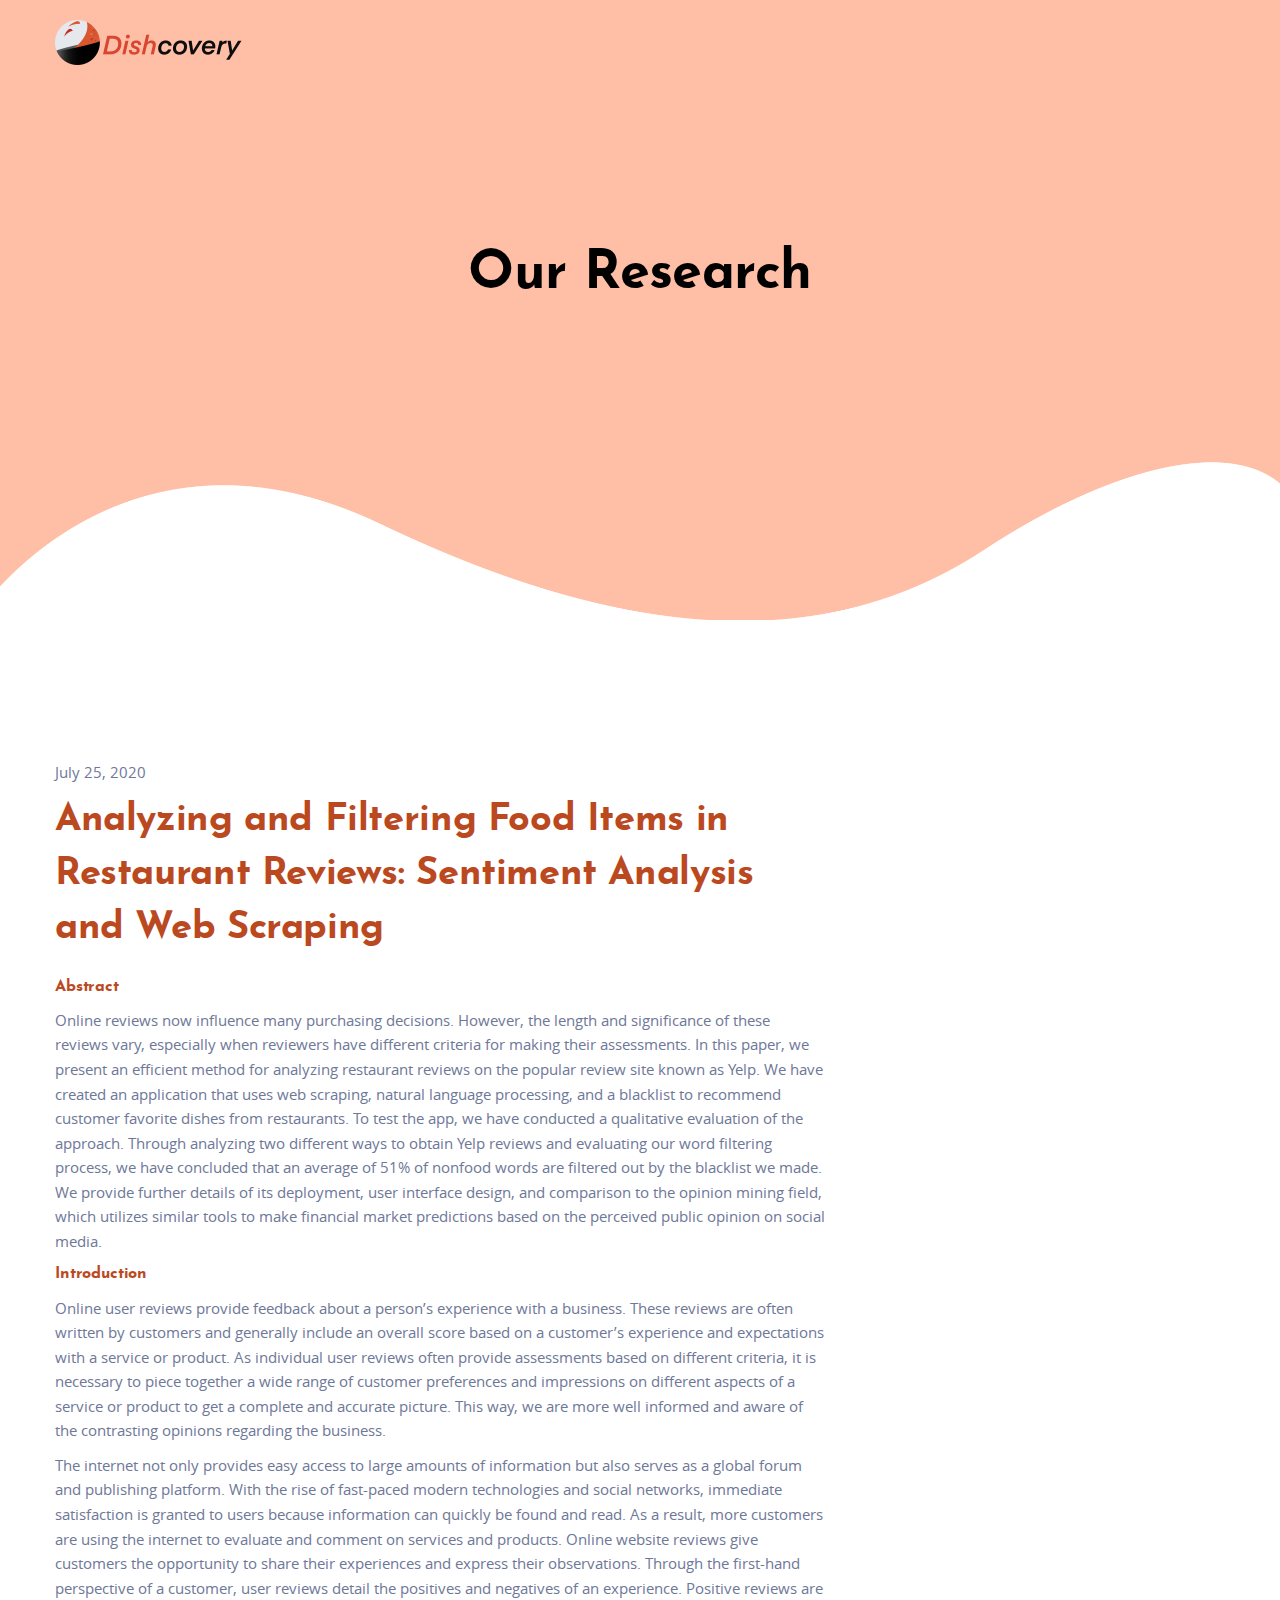
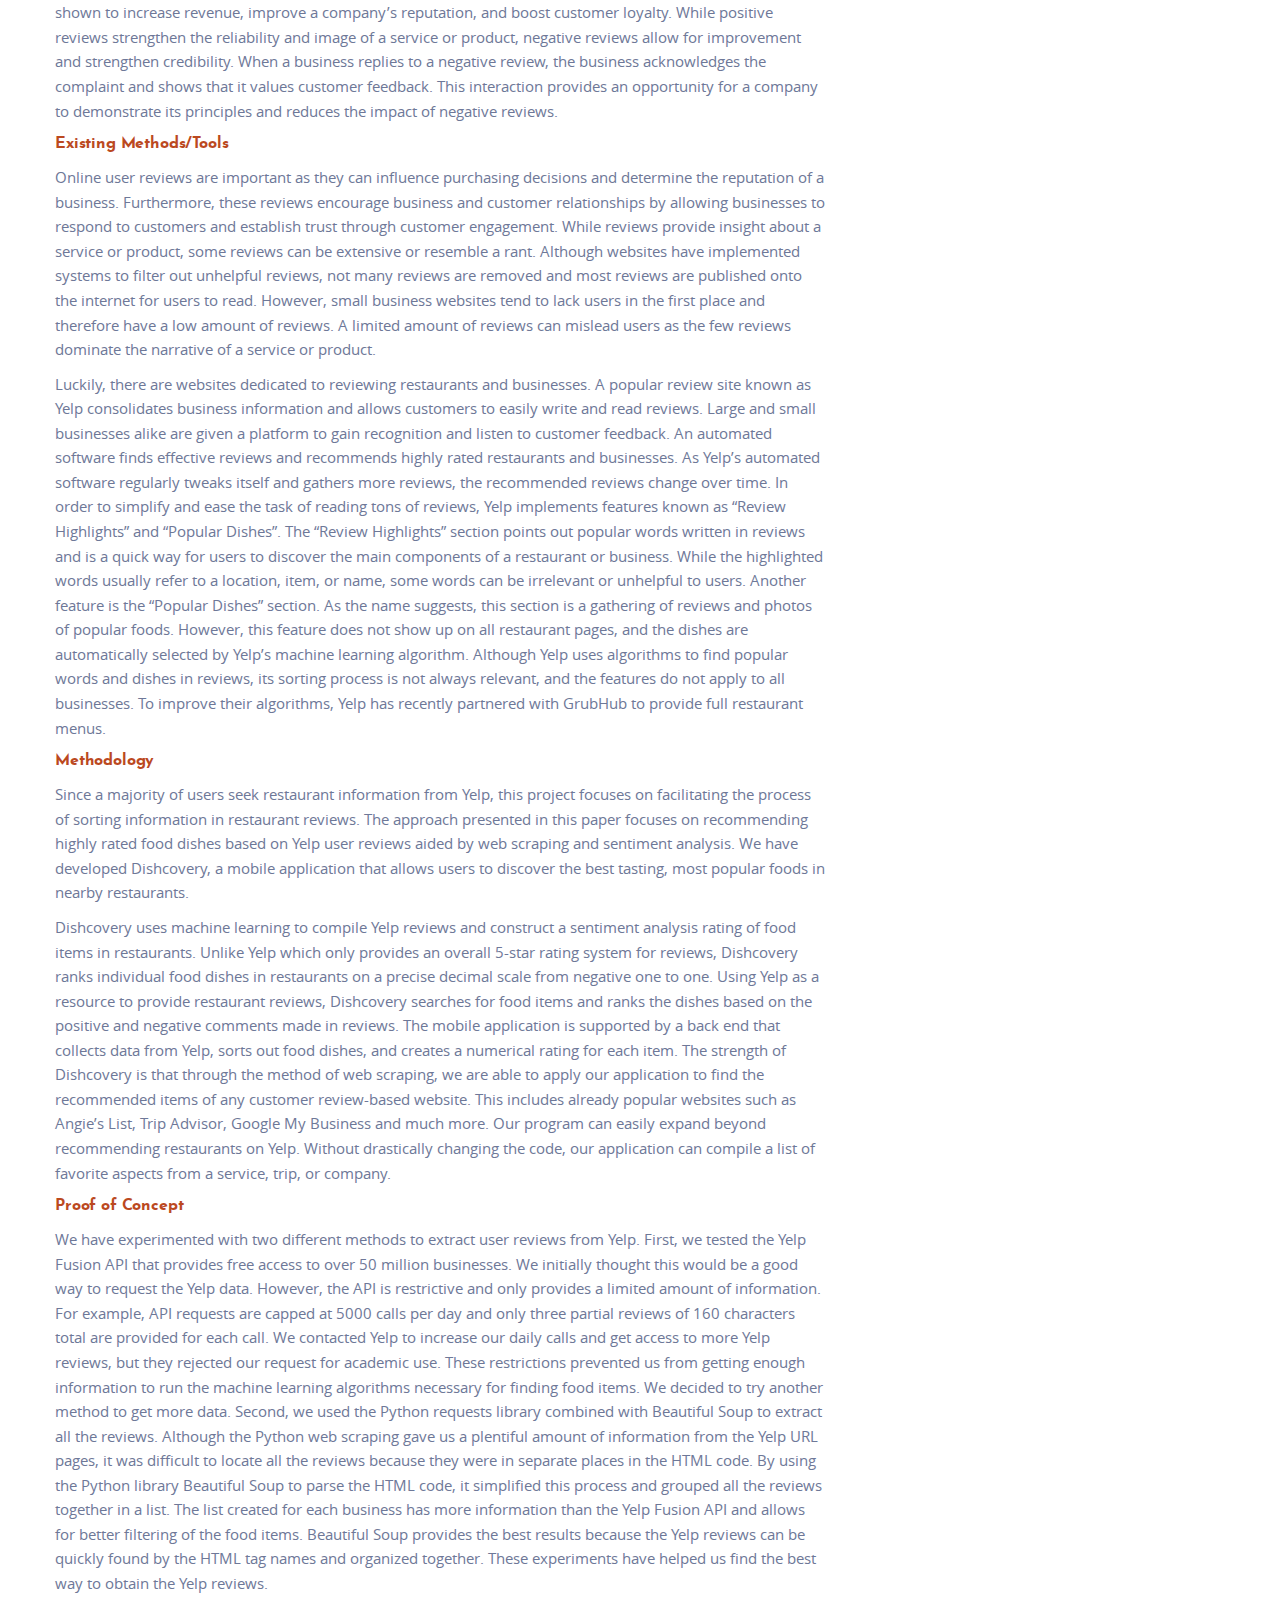
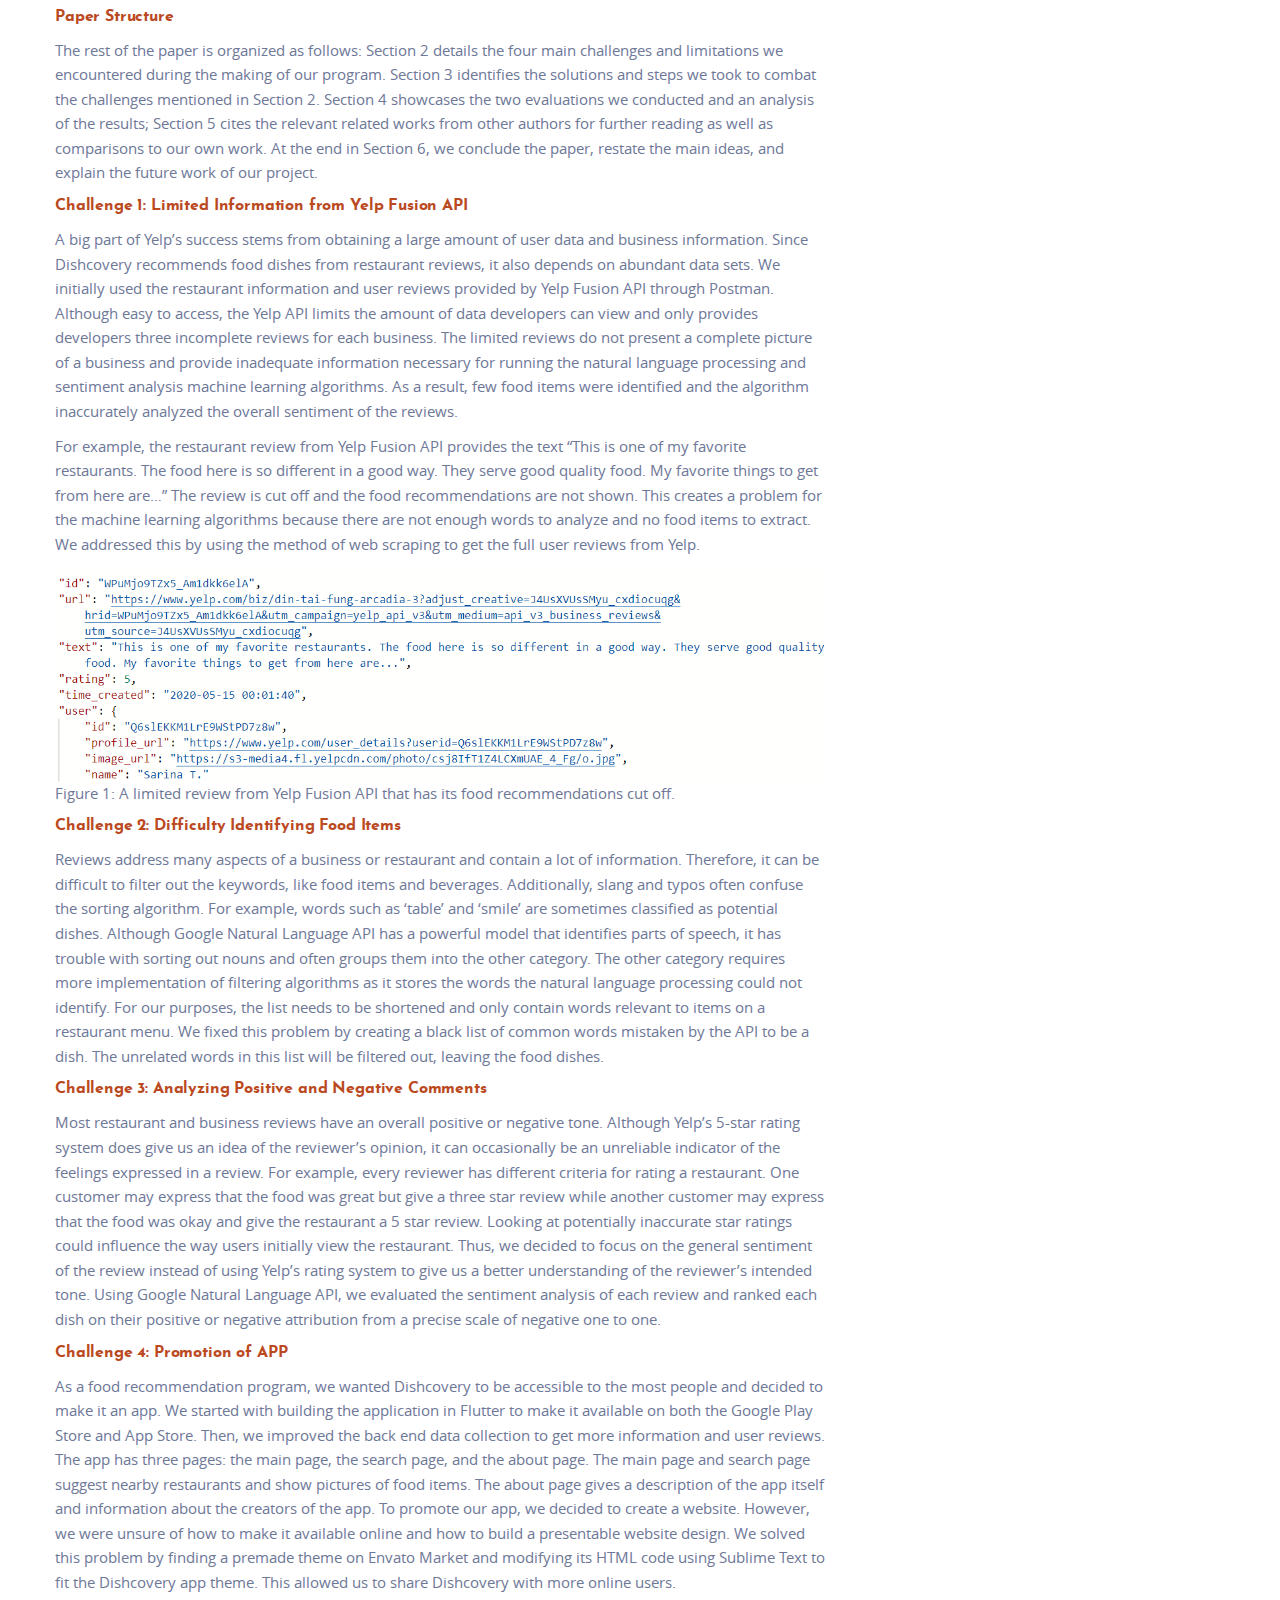
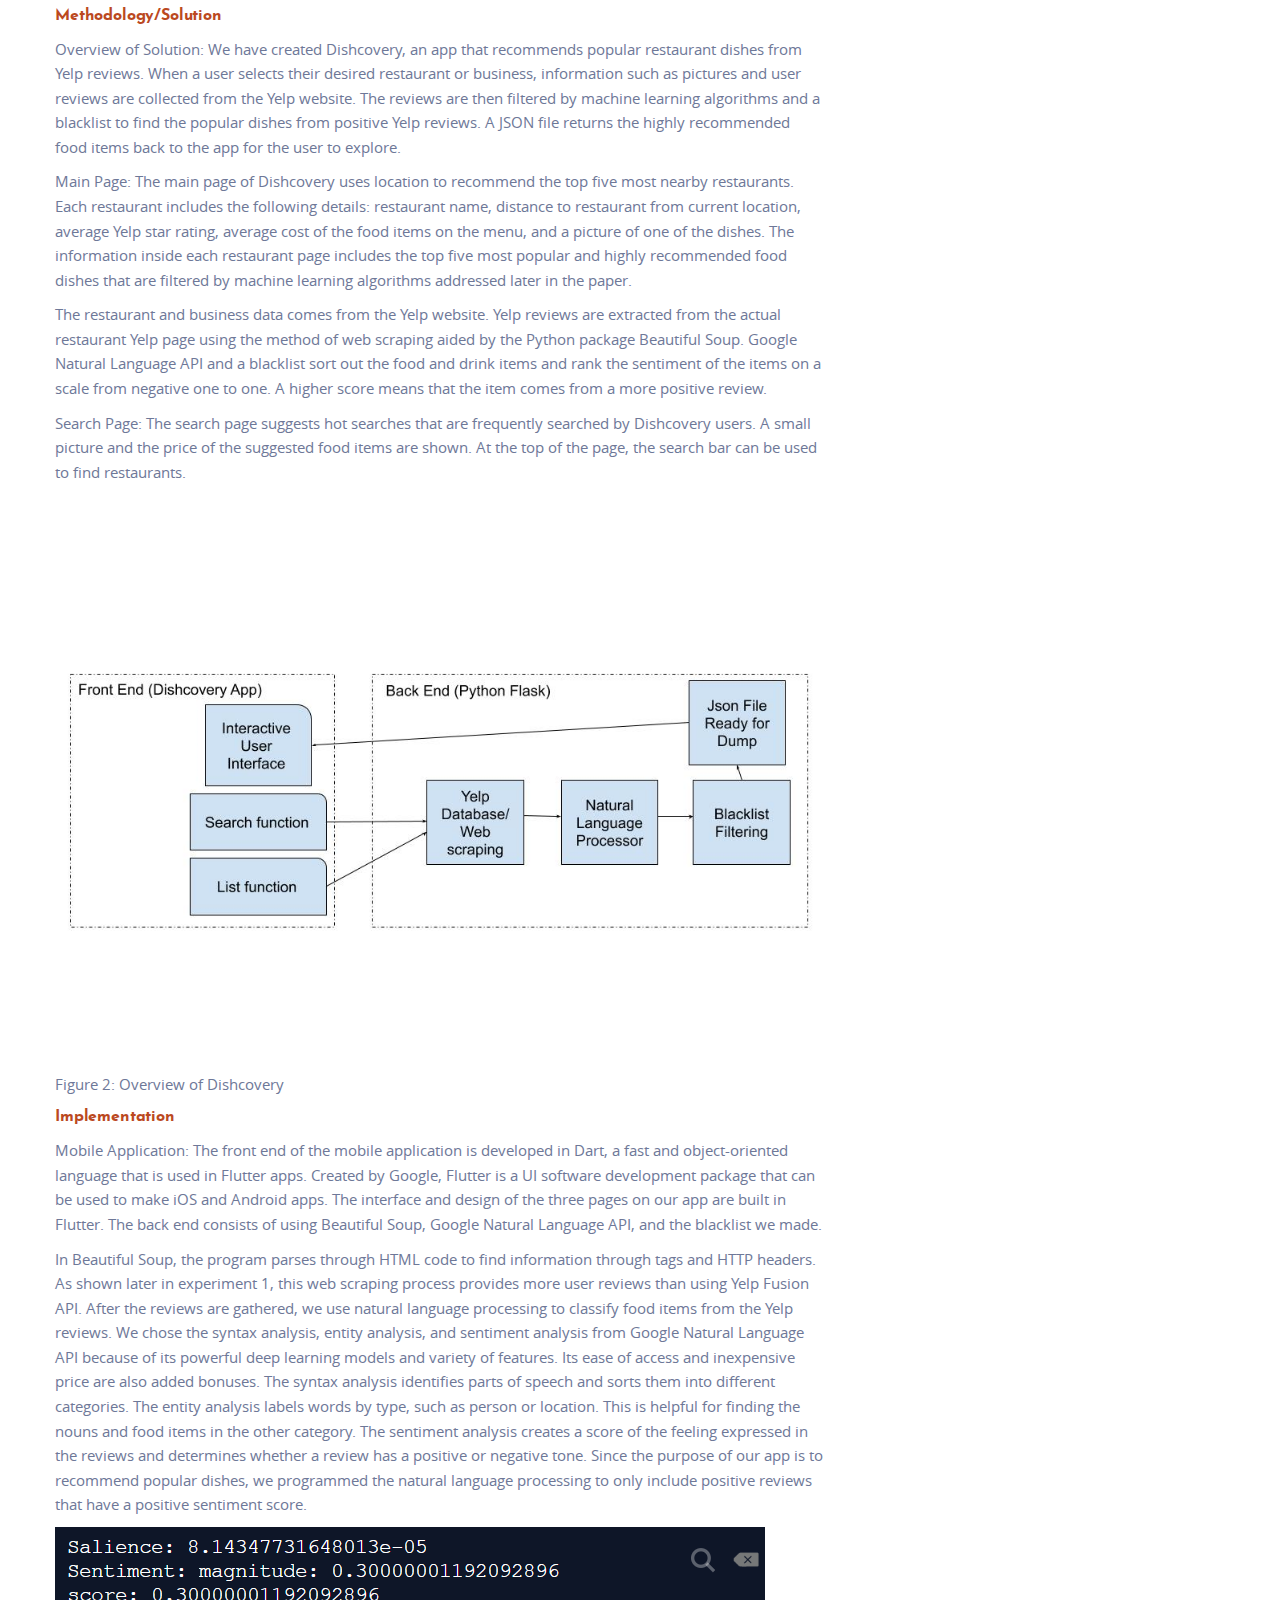
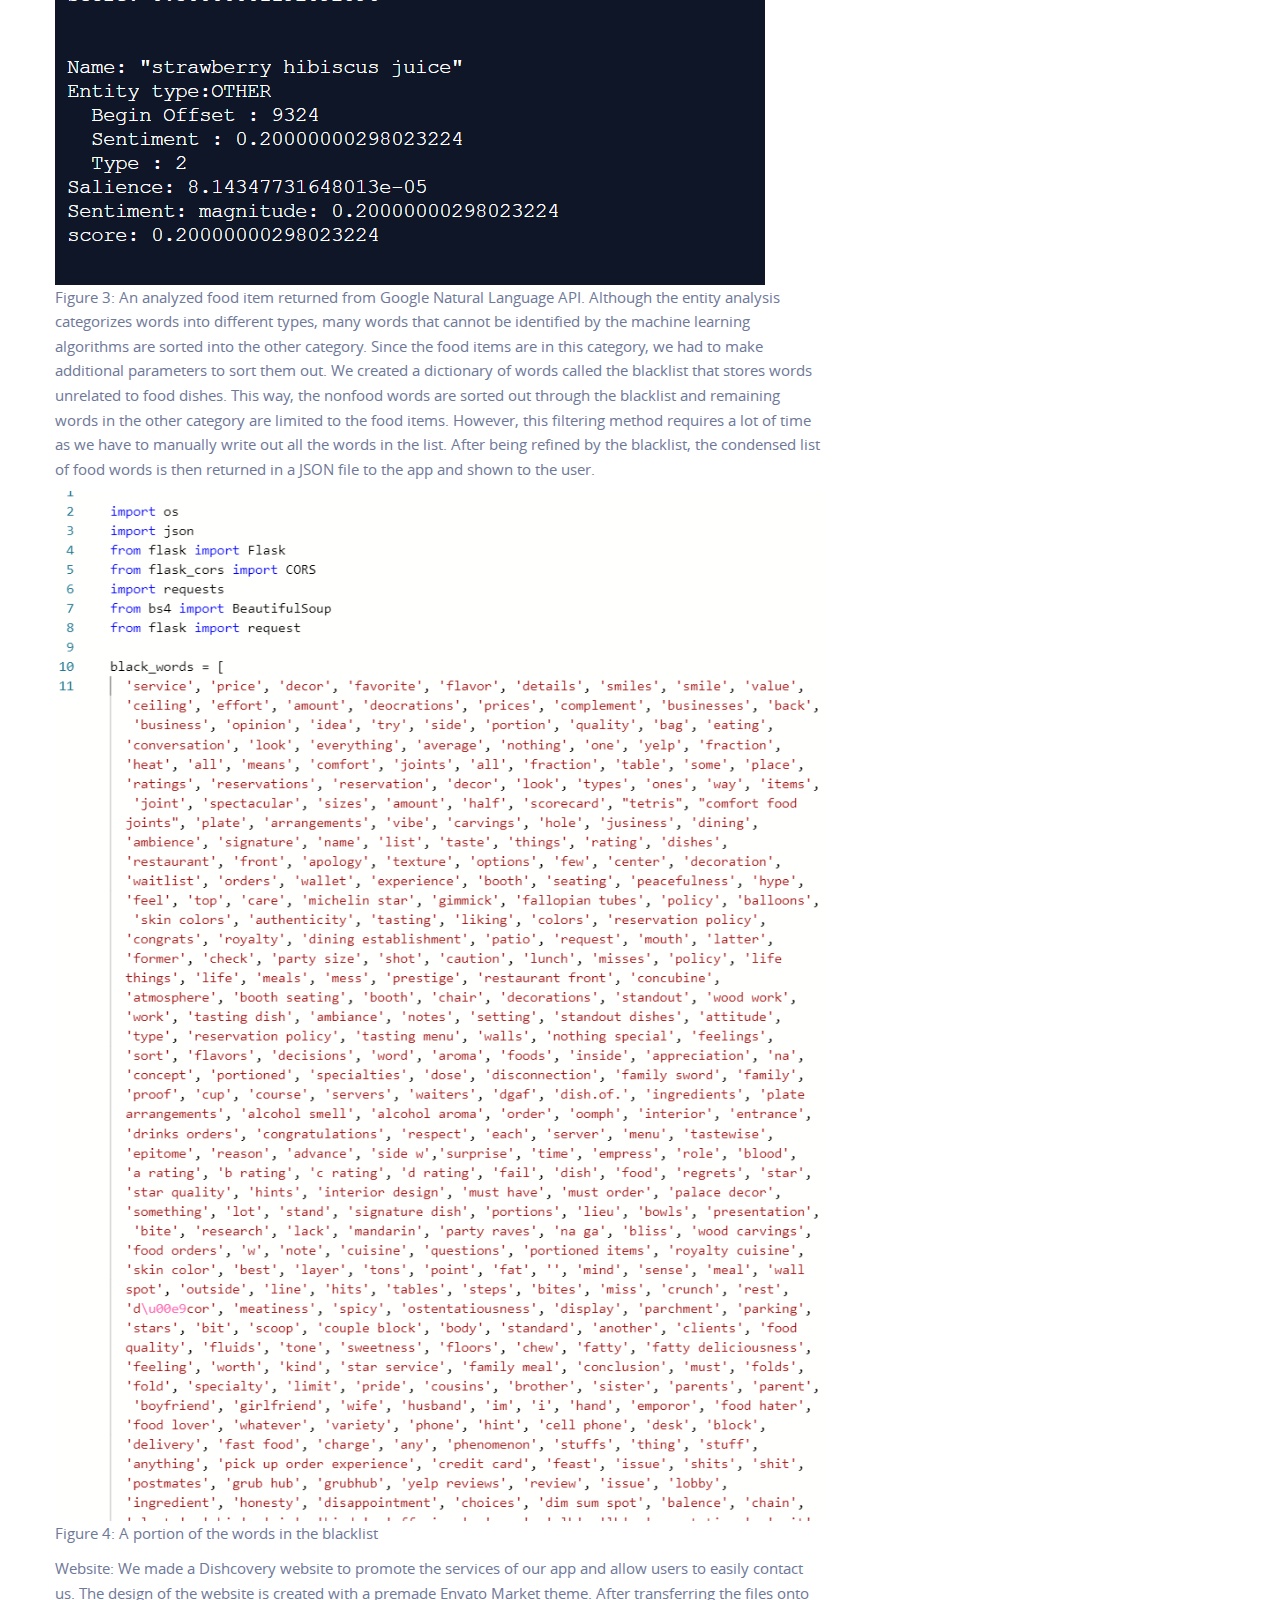
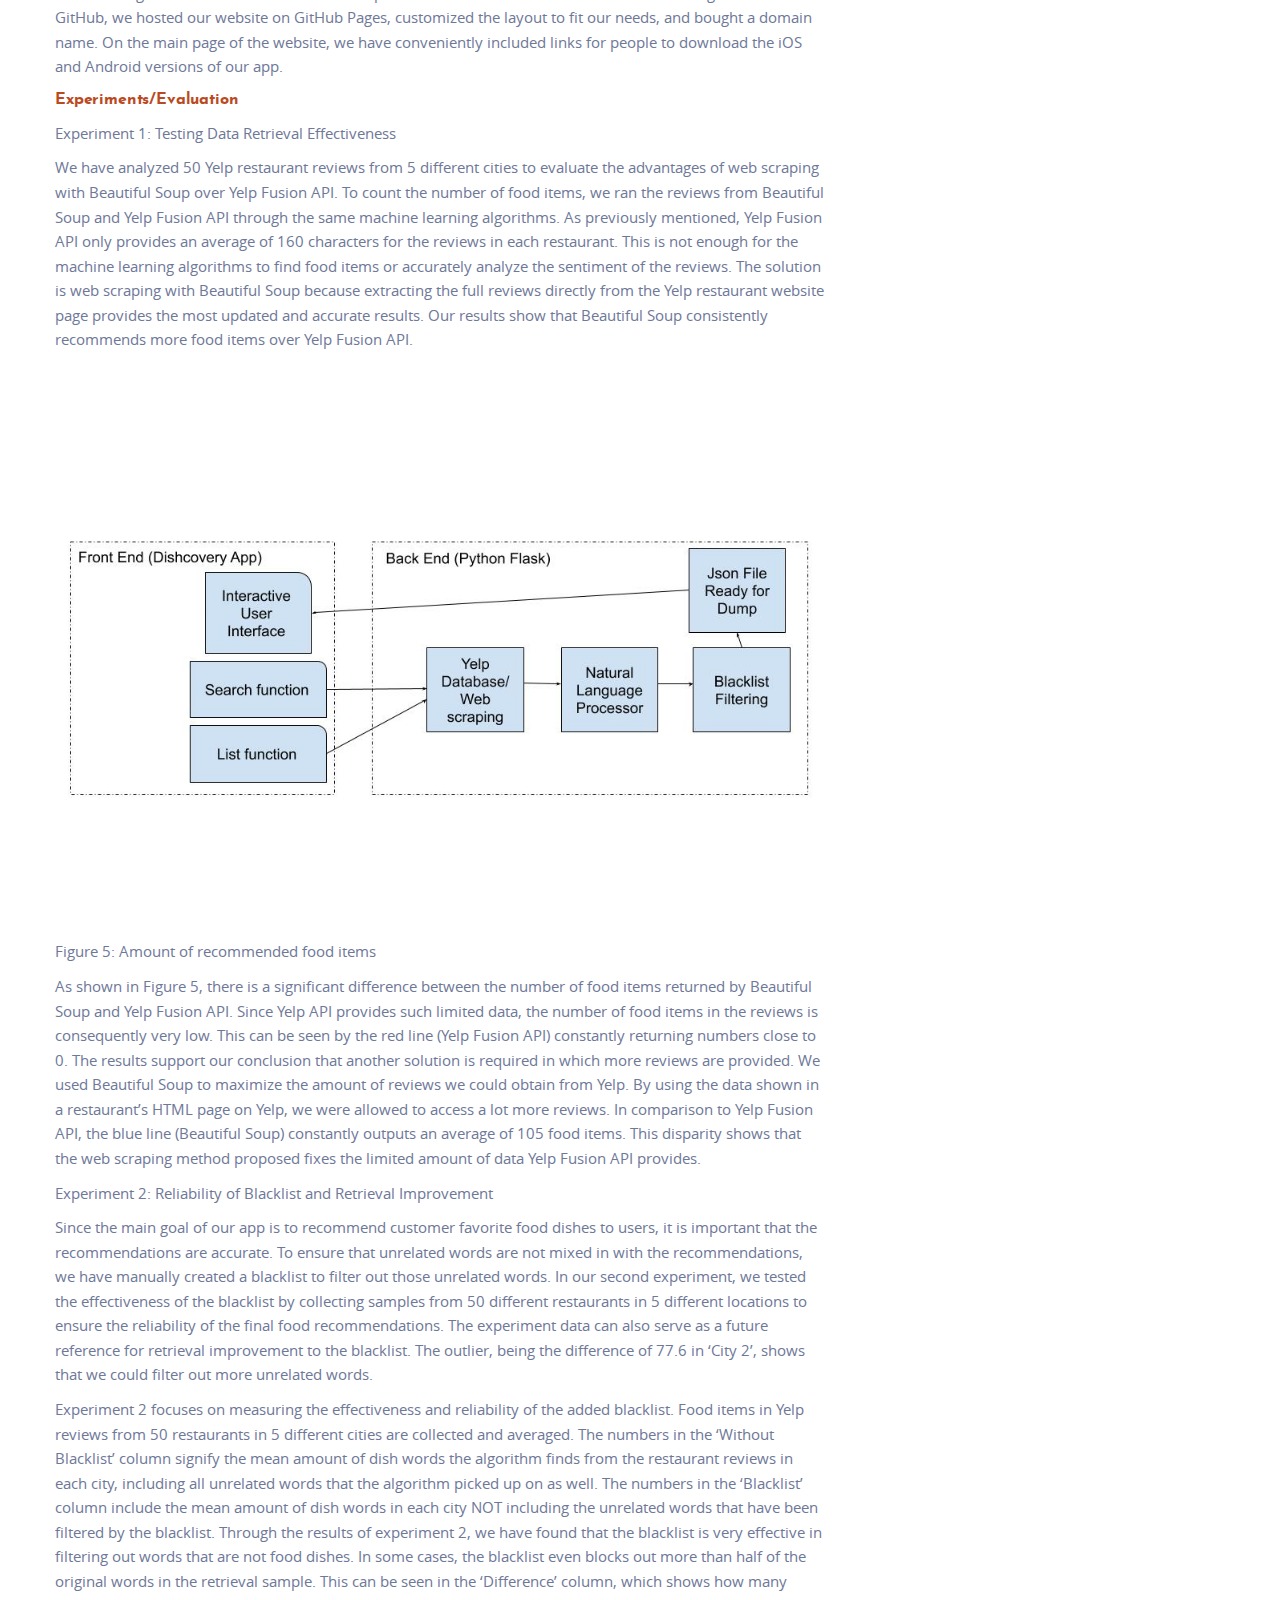
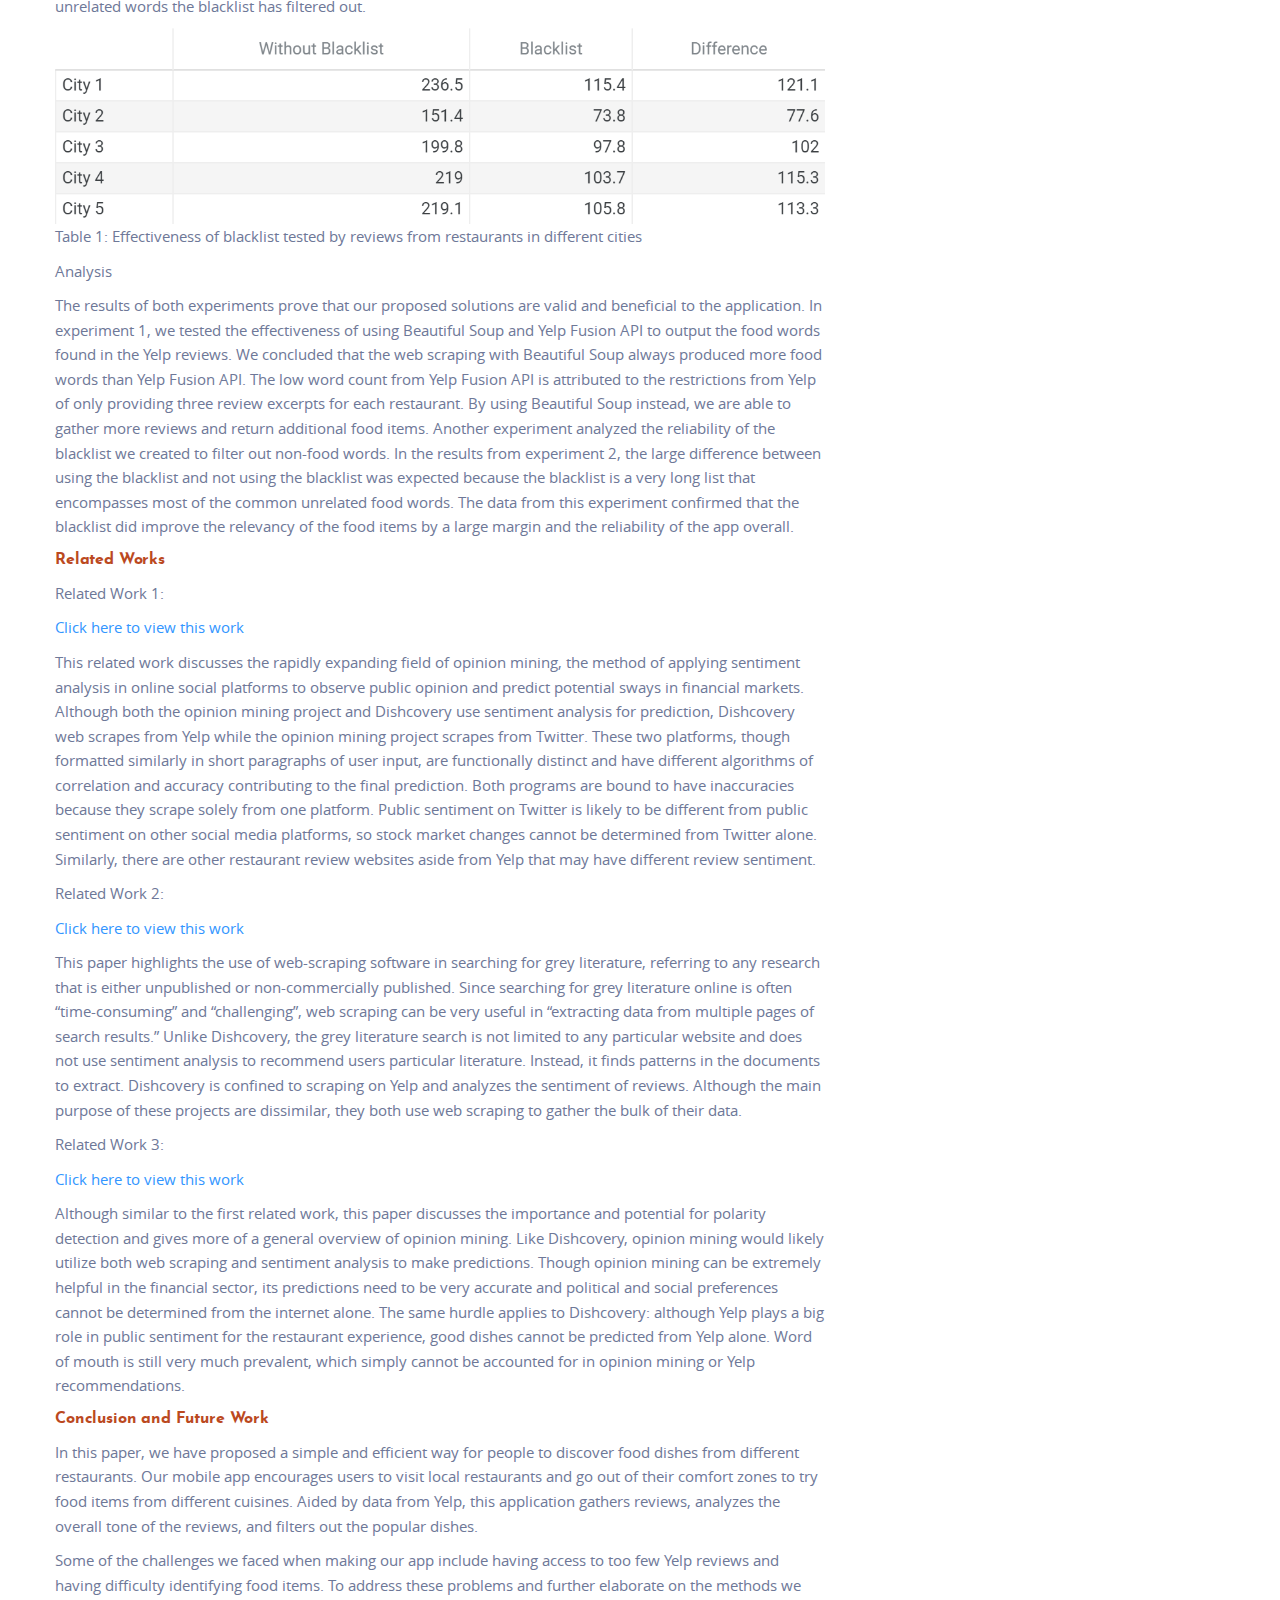
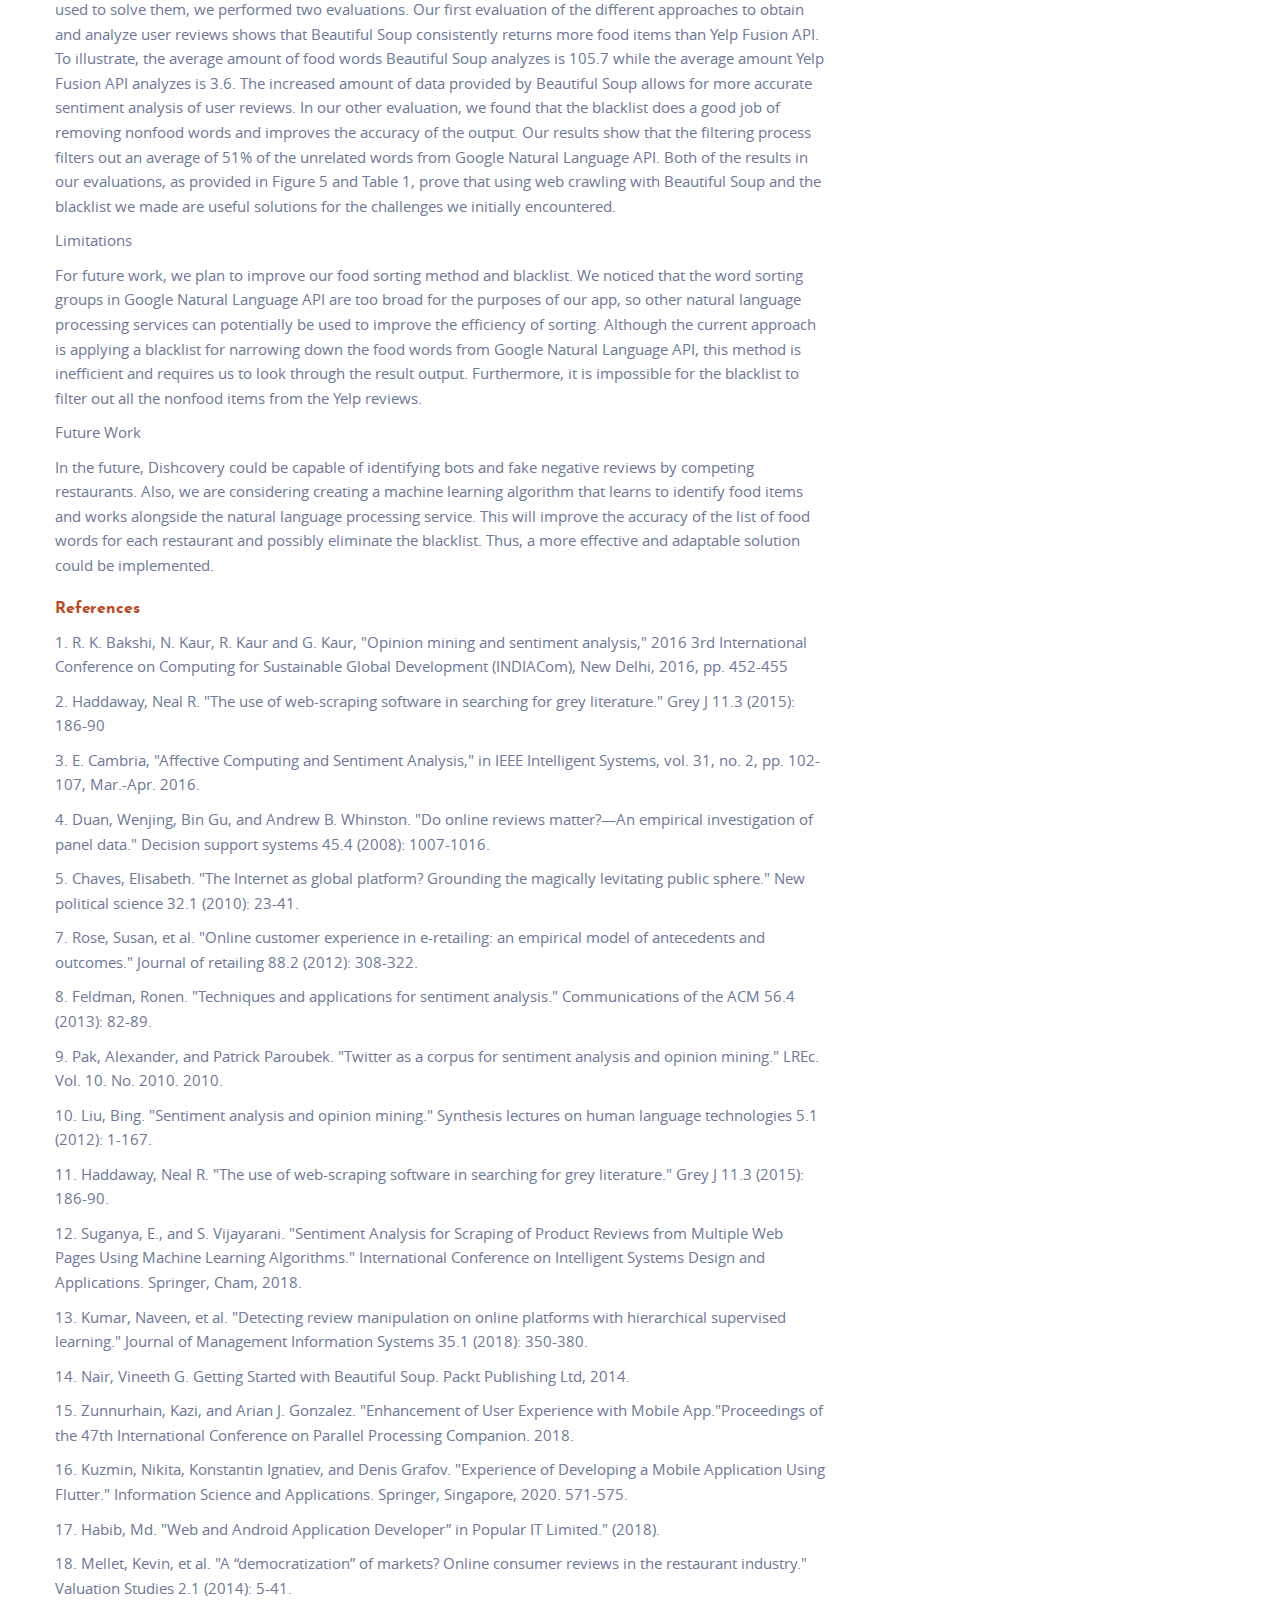
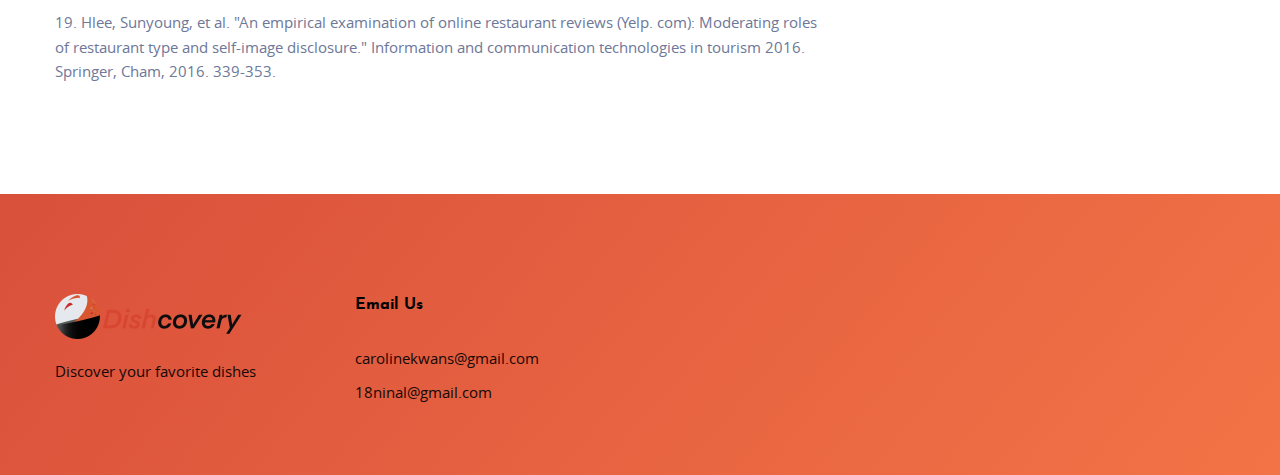
==== commit c4ea4250: "Update blog-single.html" ====
--- a/blog-single.html
+++ b/blog-single.html
@@ -160,6 +160,24 @@
 										<p>1. R. K. Bakshi, N. Kaur, R. Kaur and G. Kaur, "Opinion mining and sentiment analysis," 2016 3rd International Conference on Computing for Sustainable Global Development (INDIACom), New Delhi, 2016, pp. 452-455</p>
 										<p>2. Haddaway, Neal R. "The use of web-scraping software in searching for grey literature." Grey J 11.3 (2015): 186-90</p>
 										<p>3. E. Cambria, "Affective Computing and Sentiment Analysis," in IEEE Intelligent Systems, vol. 31, no. 2, pp. 102-107, Mar.-Apr. 2016.</p>
+										<p>4. Duan, Wenjing, Bin Gu, and Andrew B. Whinston. "Do online reviews matter?—An empirical investigation of panel data." Decision support systems 45.4 (2008): 1007-1016.</p>
+										<p>5. Chaves, Elisabeth. "The Internet as global platform? Grounding the magically levitating public sphere." New political science 32.1 (2010): 23-41. </p>
+										<p>7. Rose, Susan, et al. "Online customer experience in e-retailing: an empirical model of antecedents and outcomes." Journal of retailing 88.2 (2012): 308-322.</p>										
+										<p>8. Feldman, Ronen. "Techniques and applications for sentiment analysis." Communications of the ACM 56.4 (2013): 82-89.</p>
+										<p>9. Pak, Alexander, and Patrick Paroubek. "Twitter as a corpus for sentiment analysis and opinion mining." LREc. Vol. 10. No. 2010. 2010.</p>
+										<p>10. Liu, Bing. "Sentiment analysis and opinion mining." Synthesis lectures on human language technologies 5.1 (2012): 1-167.</p>
+										<p>11. Haddaway, Neal R. "The use of web-scraping software in searching for grey literature." Grey J 11.3 (2015): 186-90.</p>
+										<p>12. Suganya, E., and S. Vijayarani. "Sentiment Analysis for Scraping of Product Reviews from Multiple Web Pages Using Machine Learning Algorithms." International Conference on Intelligent Systems Design and Applications. Springer, Cham, 2018.</p>
+										<p>13. Kumar, Naveen, et al. "Detecting review manipulation on online platforms with hierarchical supervised learning." Journal of Management Information Systems 35.1 (2018): 350-380.</p>
+										<p>14. Nair, Vineeth G. Getting Started with Beautiful Soup. Packt Publishing Ltd, 2014.</p>
+										<p>15. Zunnurhain, Kazi, and Arian J. Gonzalez. "Enhancement of User Experience with Mobile App."Proceedings of the 47th International Conference on Parallel Processing Companion. 2018.</p>
+										<p>16. Kuzmin, Nikita, Konstantin Ignatiev, and Denis Grafov. "Experience of Developing a Mobile Application Using Flutter." Information Science and Applications. Springer, Singapore, 2020. 571-575.</p>
+										<p>17. Habib, Md. "Web and Android Application Developer” in Popular IT Limited." (2018).</p>
+										<p>18. Mellet, Kevin, et al. "A “democratization” of markets? Online consumer reviews in the restaurant industry." Valuation Studies 2.1 (2014): 5-41.</p>
+										<p>19. Hlee, Sunyoung, et al. "An empirical examination of online restaurant reviews (Yelp. com): Moderating roles of restaurant type and self-image disclosure." Information and communication technologies in tourism 2016. Springer, Cham, 2016. 339-353.</p>
+									
+
+
 
 
 
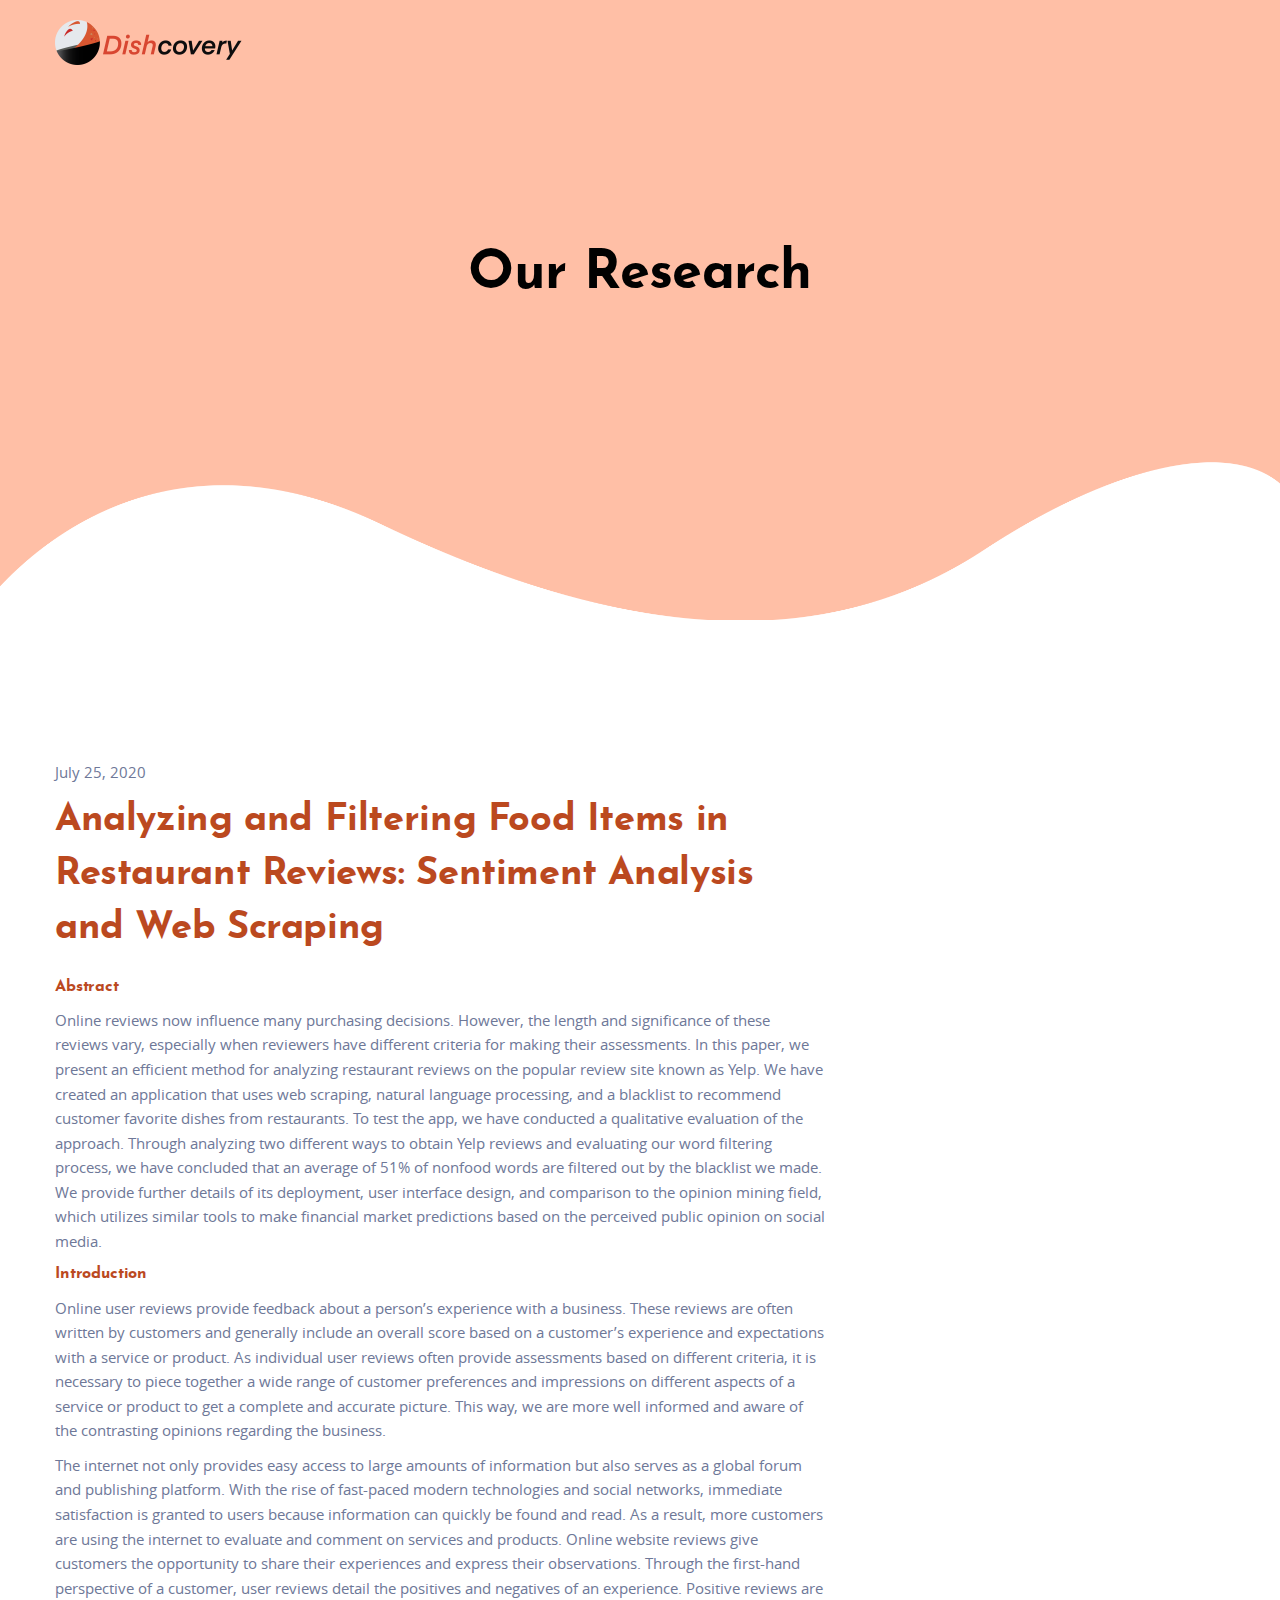
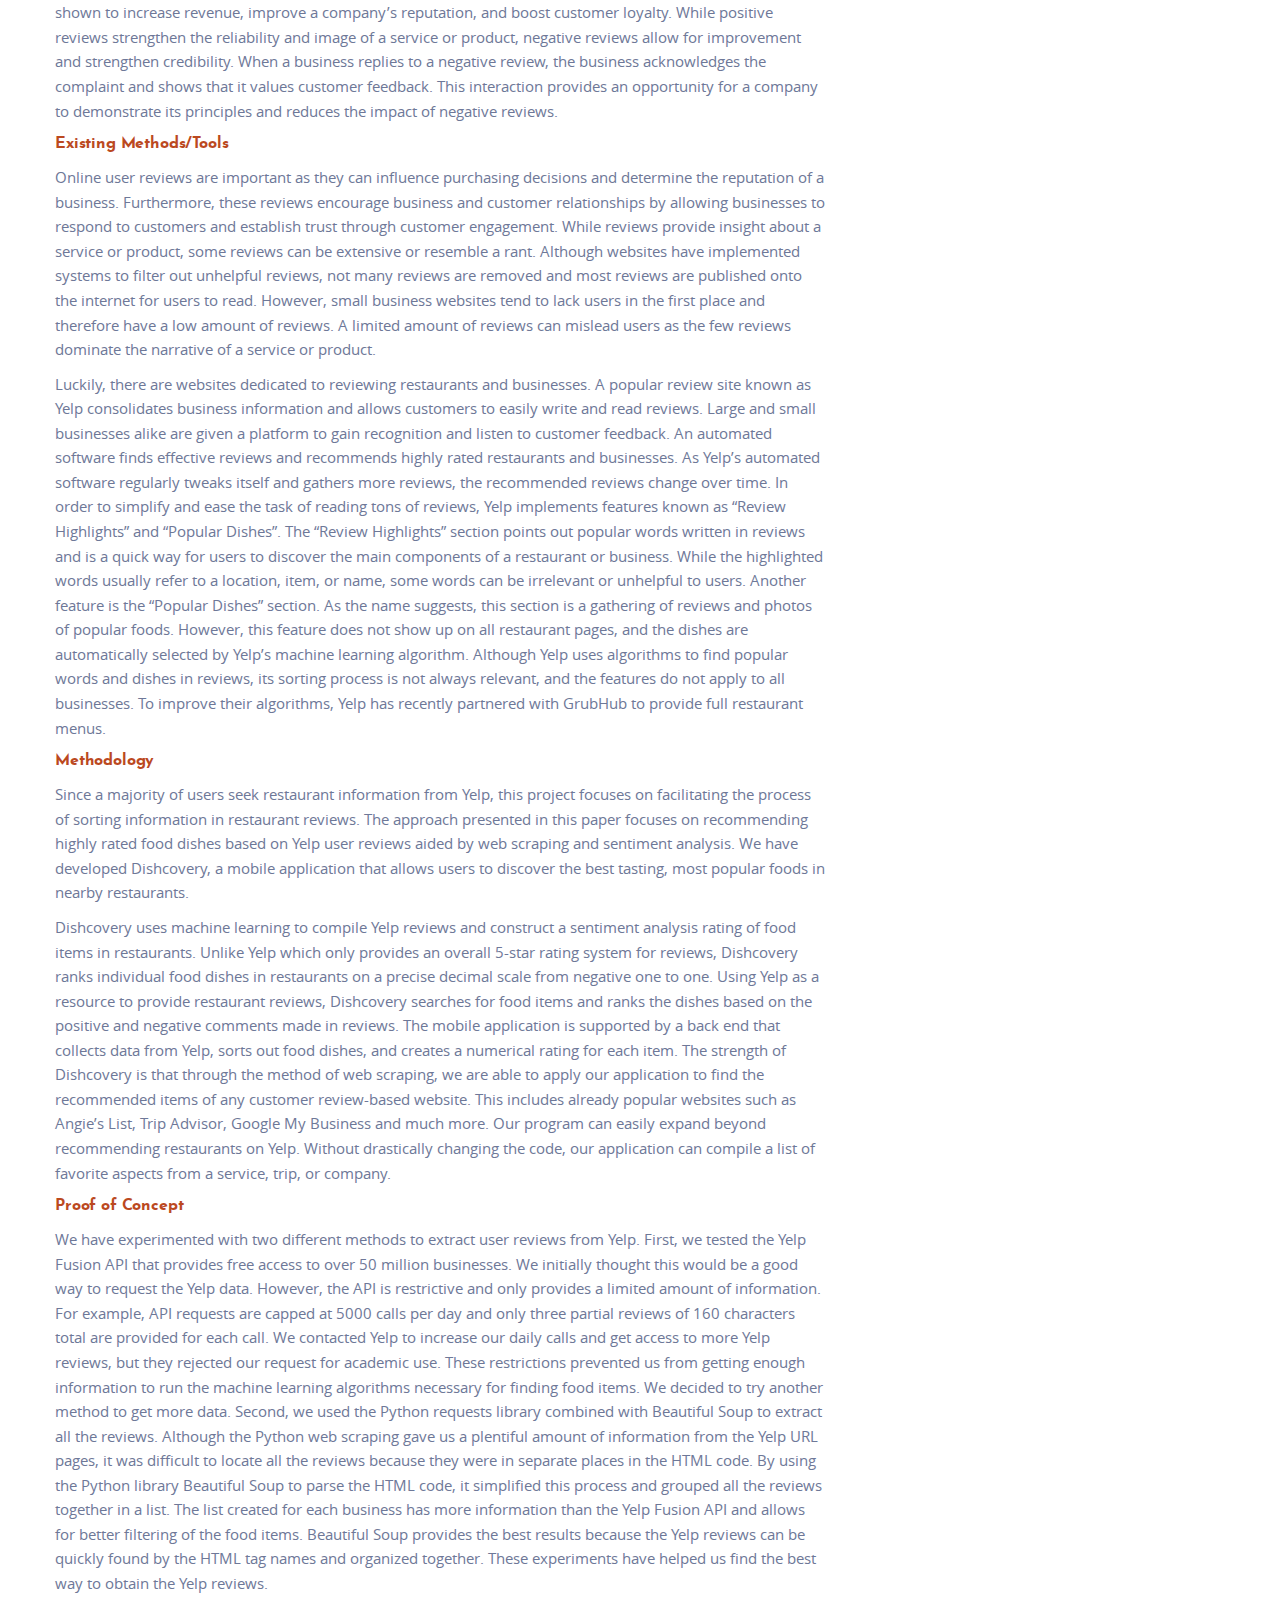
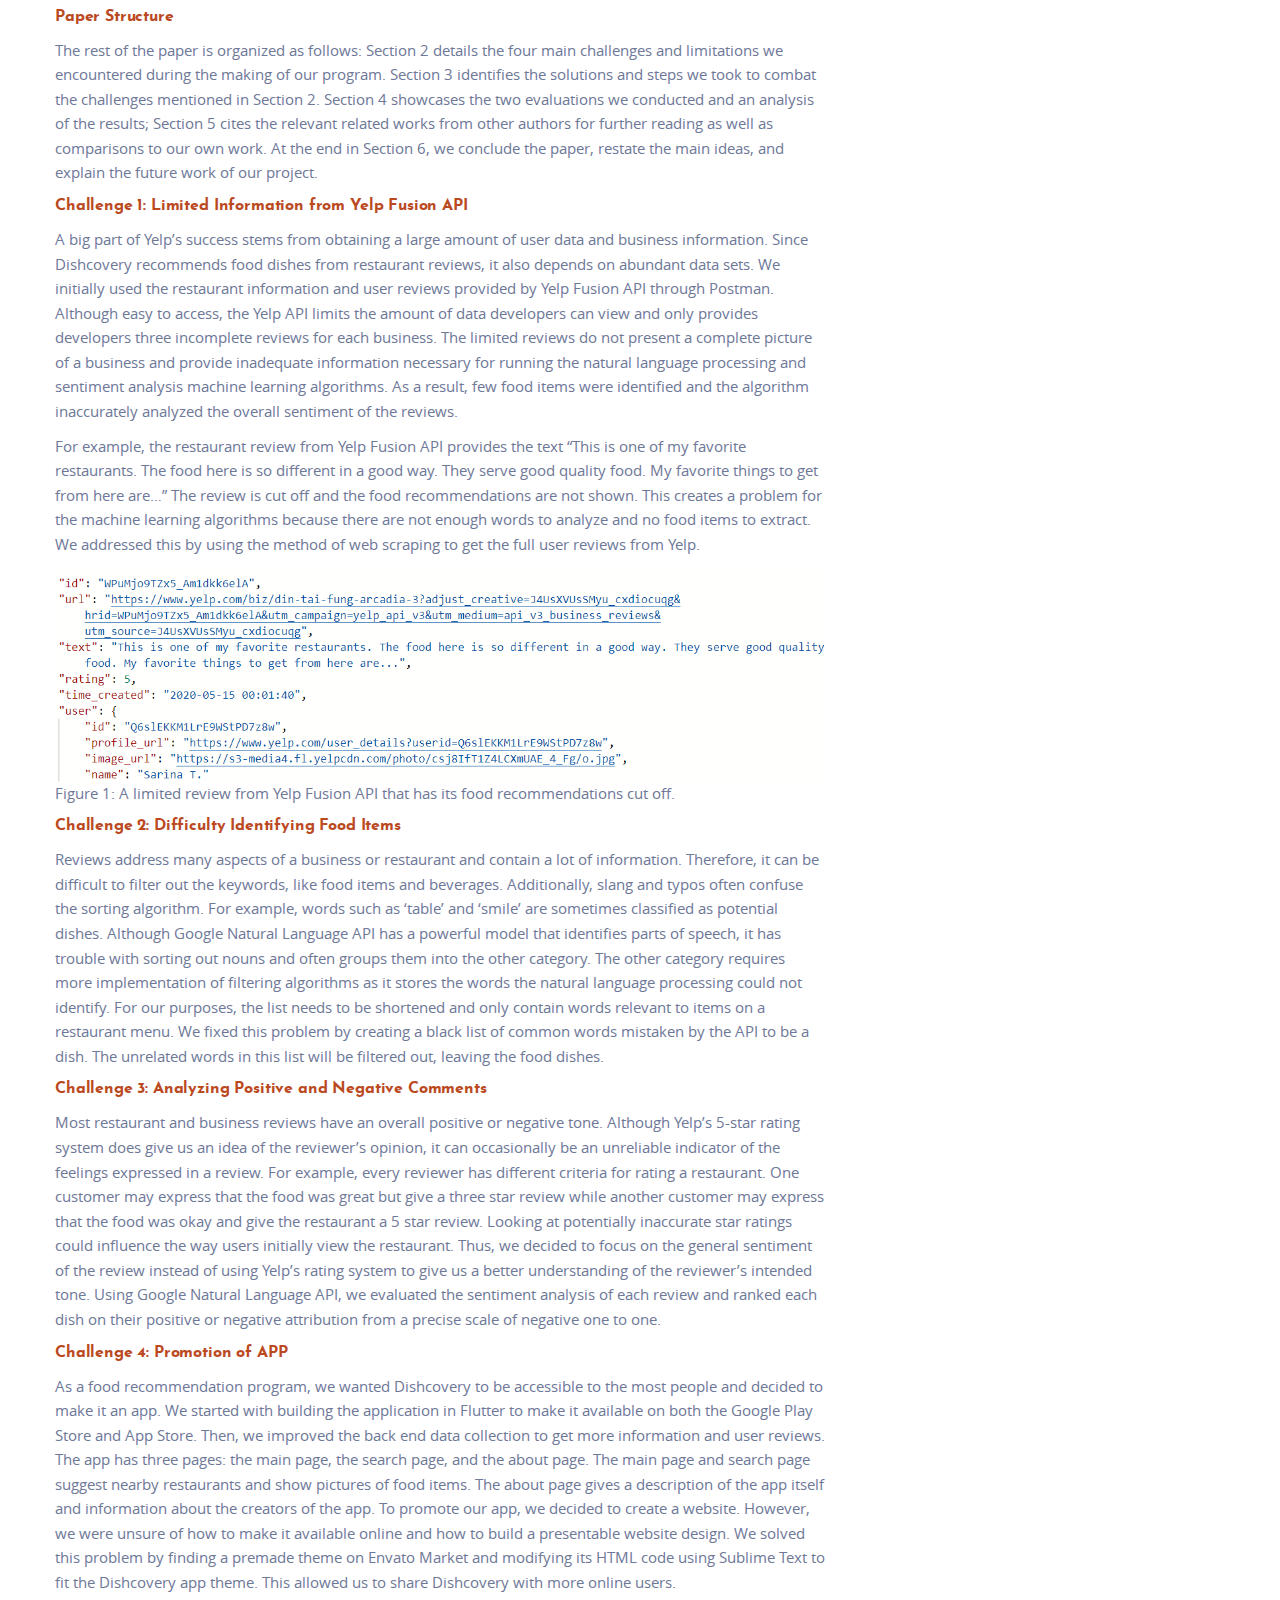
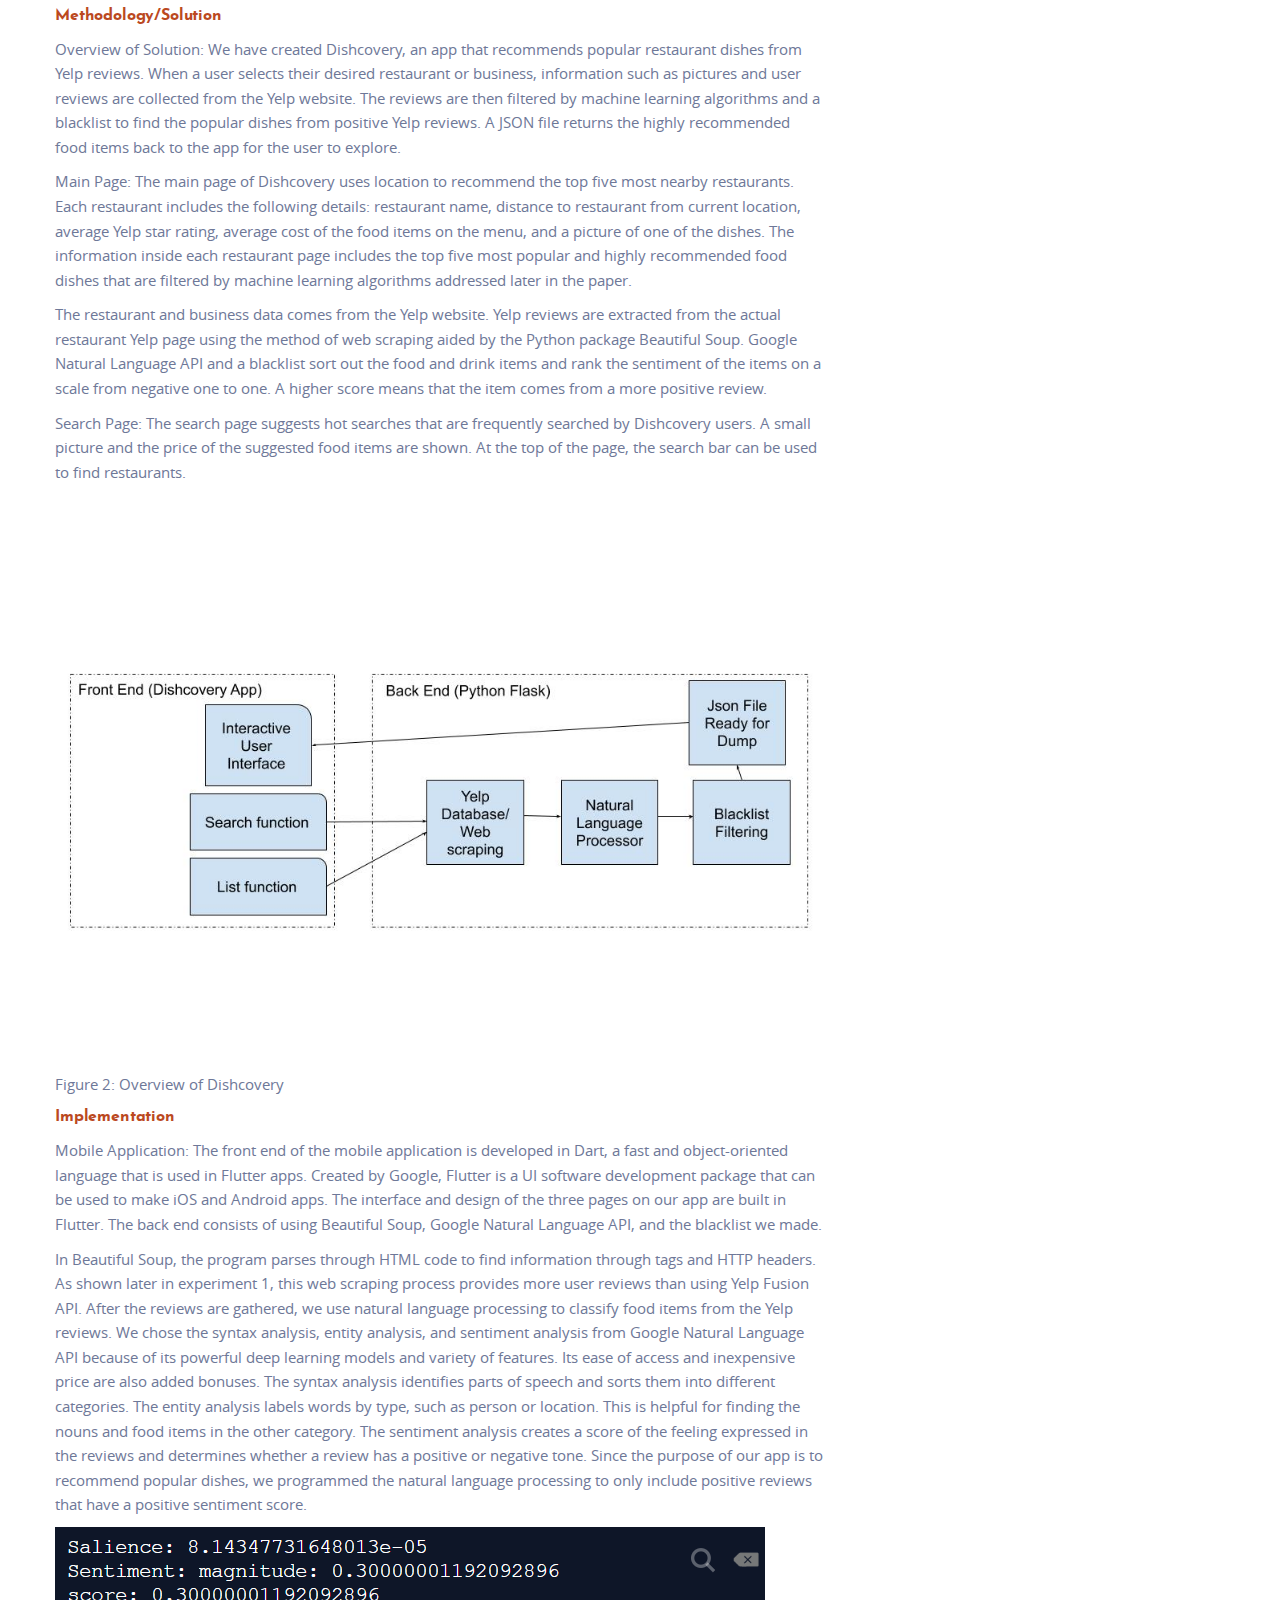
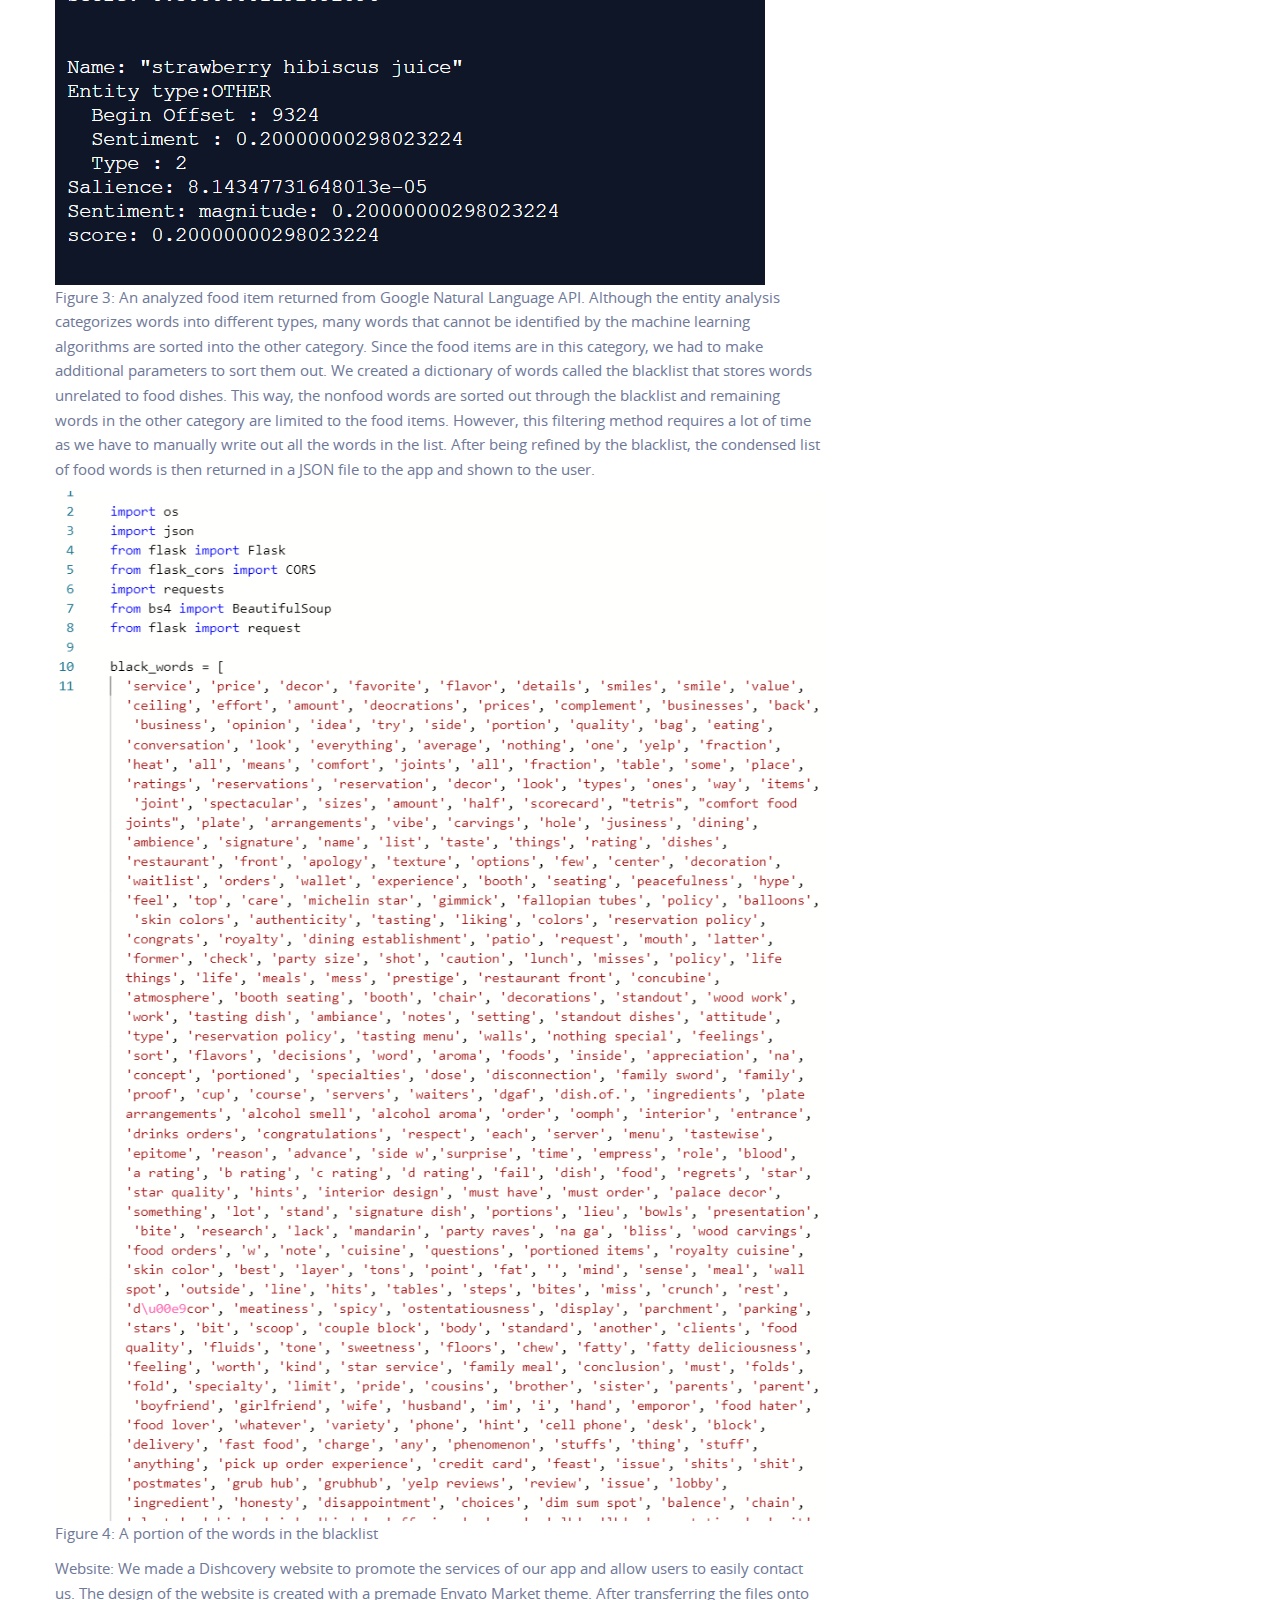
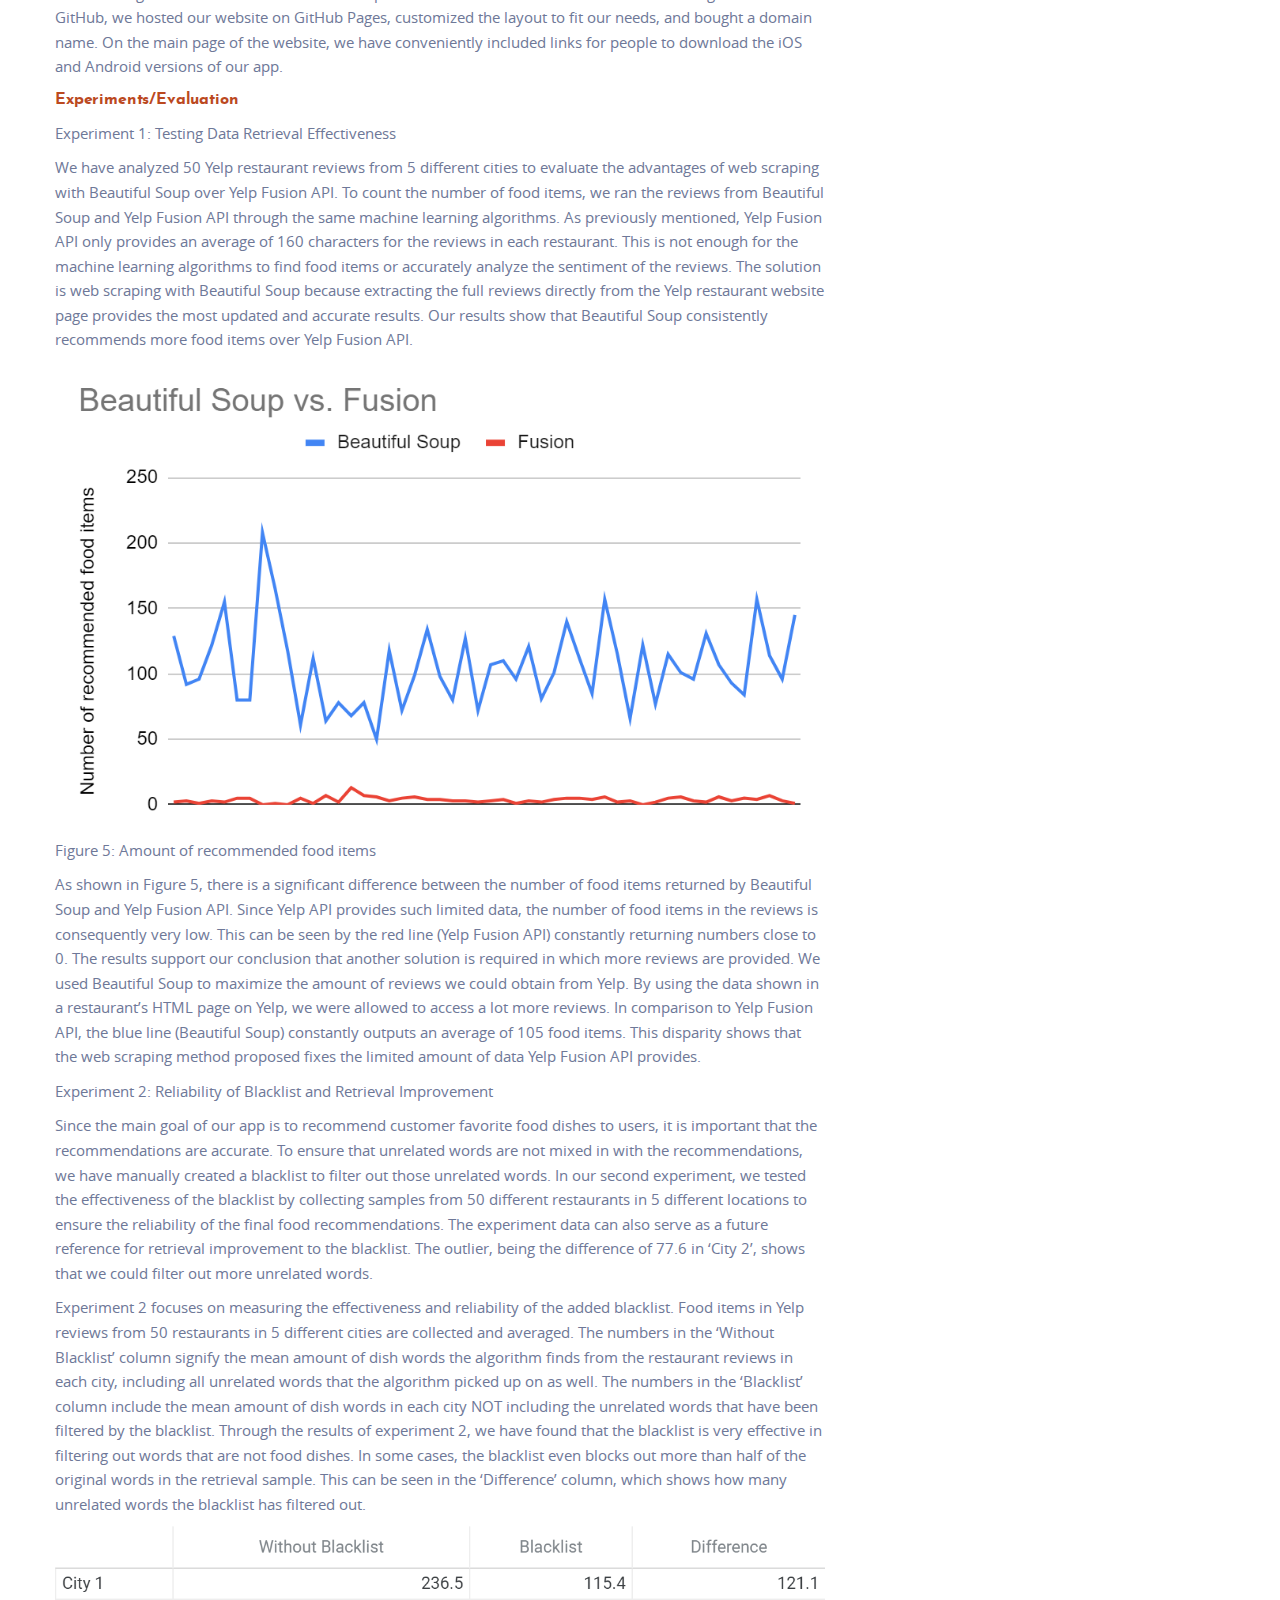
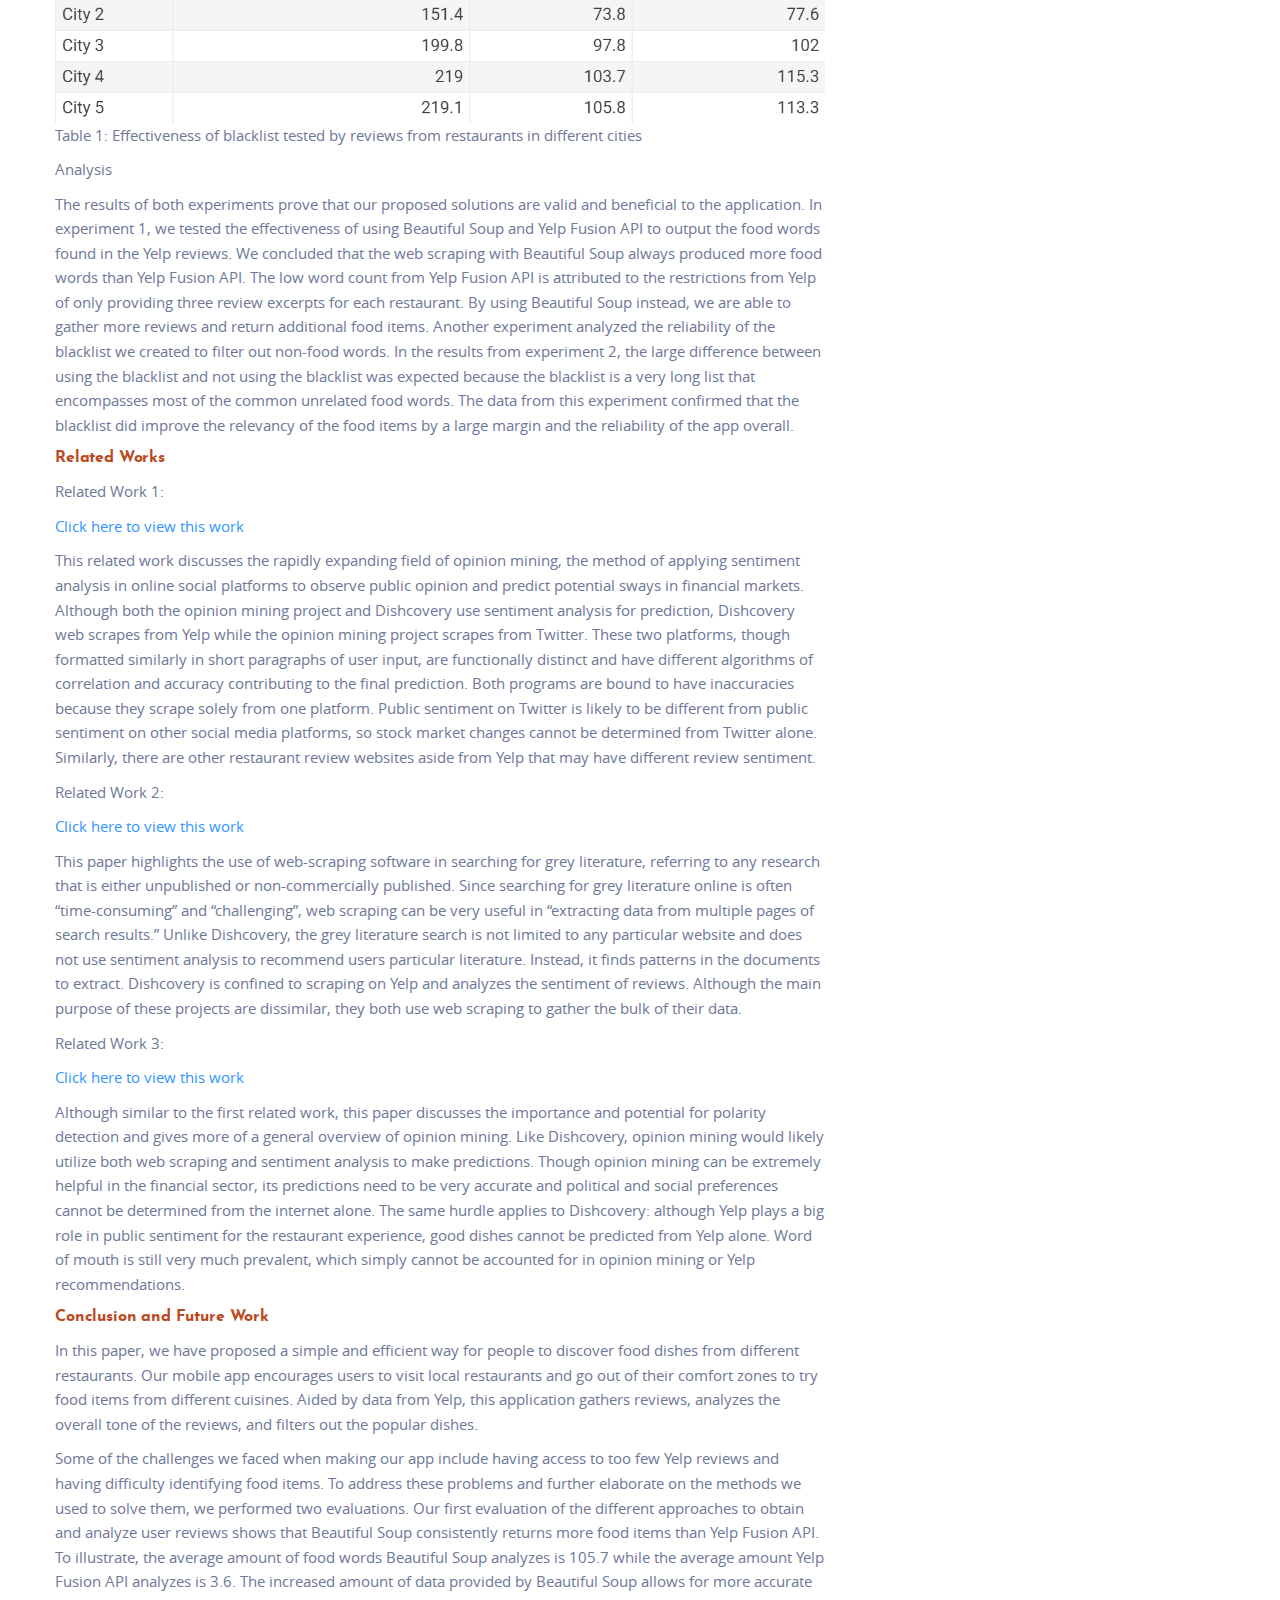
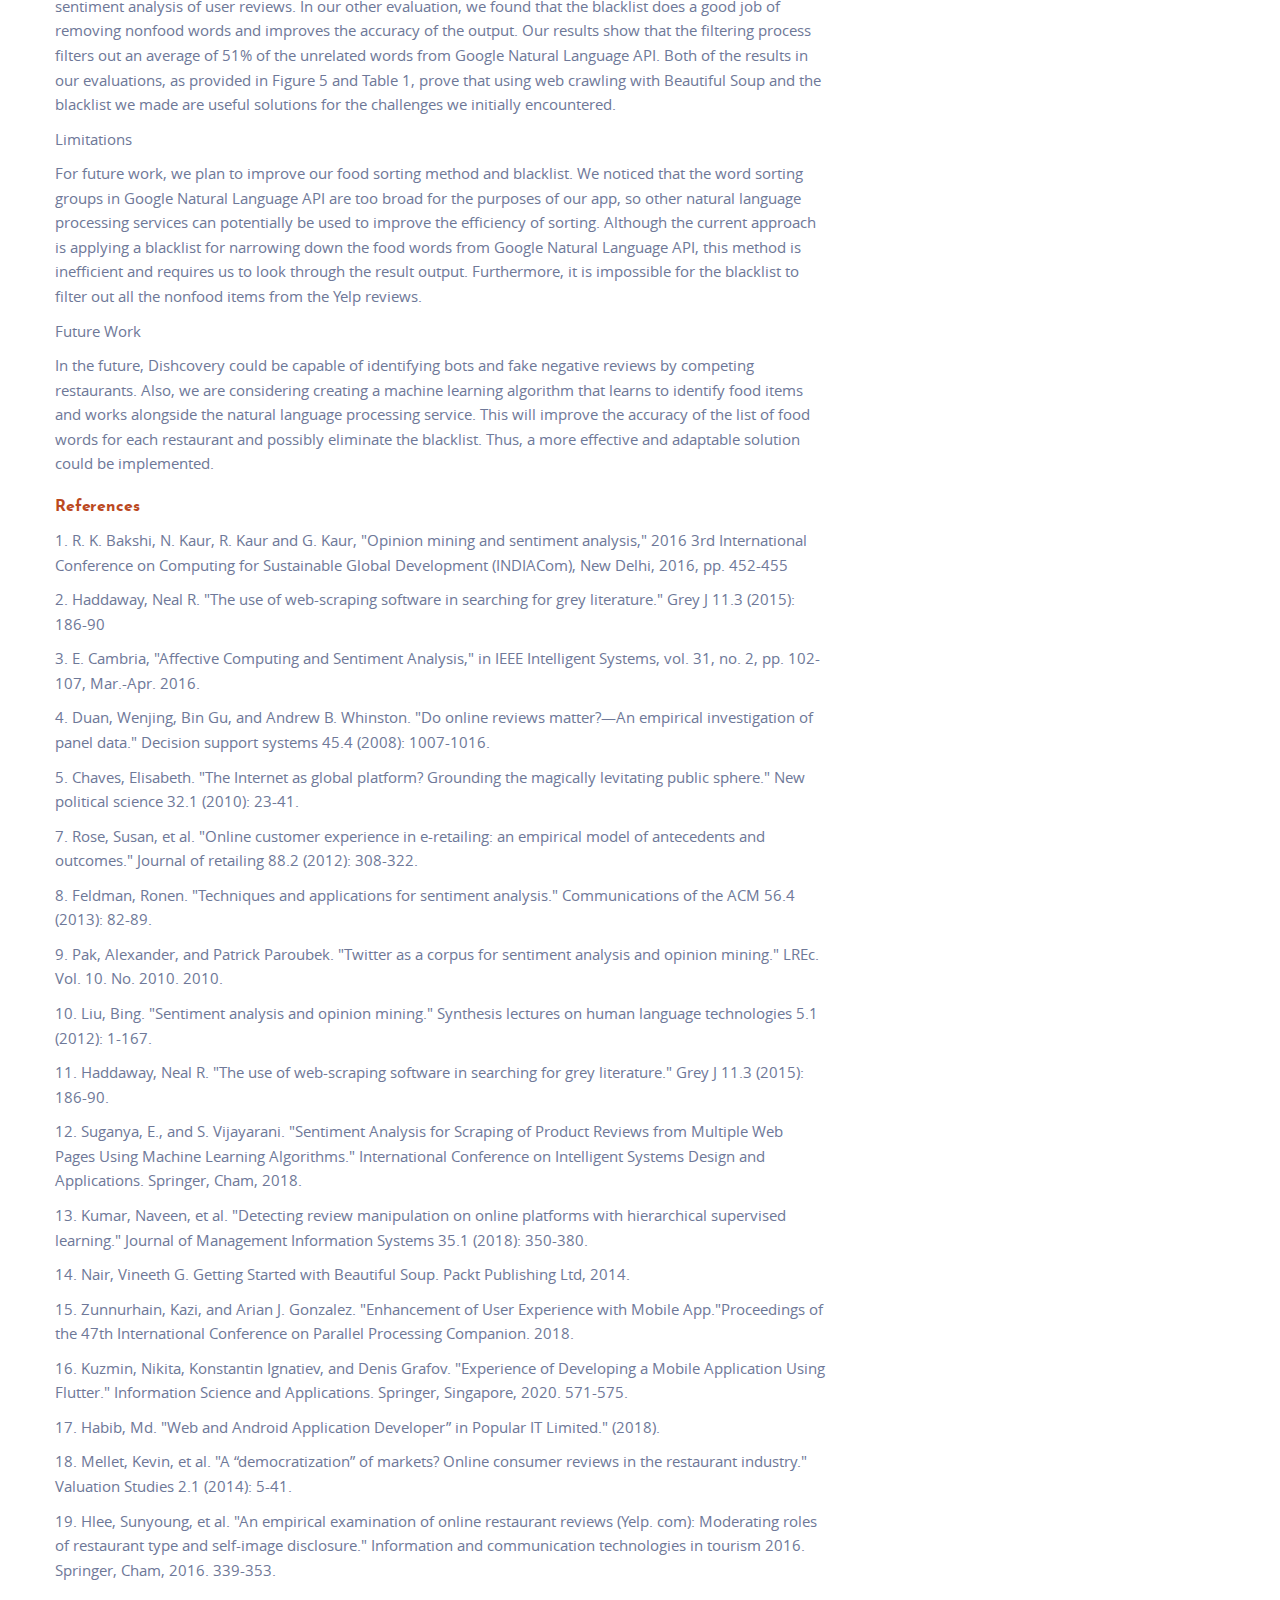
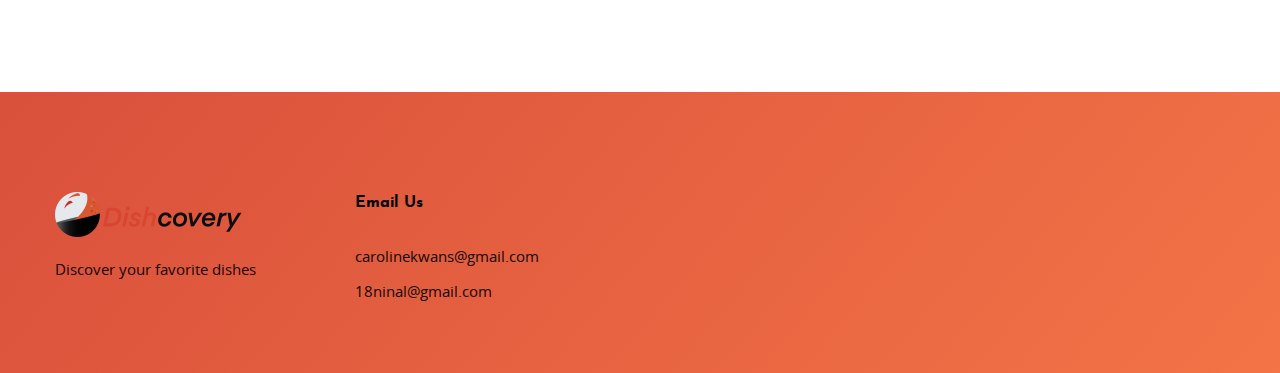
==== commit ab0dfe41: "Update blog-single.html" ====
--- a/blog-single.html
+++ b/blog-single.html
@@ -121,7 +121,7 @@
 										<p>Experiment 1: Testing Data Retrieval Effectiveness</p>
 										<p>We have analyzed 50 Yelp restaurant reviews from 5 different cities to evaluate the advantages of web scraping with Beautiful Soup over Yelp Fusion API. To count the number of food items, we ran the reviews from Beautiful Soup and Yelp Fusion API through the same machine learning algorithms. As previously mentioned, Yelp Fusion API only provides an average of 160 characters for the reviews in each restaurant. This is not enough for the machine learning algorithms to find food items or accurately analyze the sentiment of the reviews. The solution is web scraping with Beautiful Soup because extracting the full reviews directly from the Yelp restaurant website page provides the most updated and accurate results. Our results show that Beautiful Soup consistently recommends more food items over Yelp Fusion API. </p>
 										<div>
-											<img alt="" src="image/image8.png">
+											<img alt="" src="image/image6.png">
 										</div>
 										<p>Figure 5: Amount of recommended food items</p>
 										<p>As shown in Figure 5, there is a significant difference between the number of food items returned by Beautiful Soup and Yelp Fusion API. Since Yelp API provides such limited data, the number of food items in the reviews is consequently very low. This can be seen by the red line (Yelp Fusion API) constantly returning numbers close to 0. The results support our conclusion that another solution is required in which more reviews are provided. We used Beautiful Soup to maximize the amount of reviews we could obtain from Yelp. By using the data shown in a restaurant’s HTML page on Yelp, we were allowed to access a lot more reviews. In comparison to Yelp Fusion API, the blue line (Beautiful Soup) constantly outputs an average of 105 food items. This disparity shows that the web scraping method proposed fixes the limited amount of data Yelp Fusion API provides.</p>
